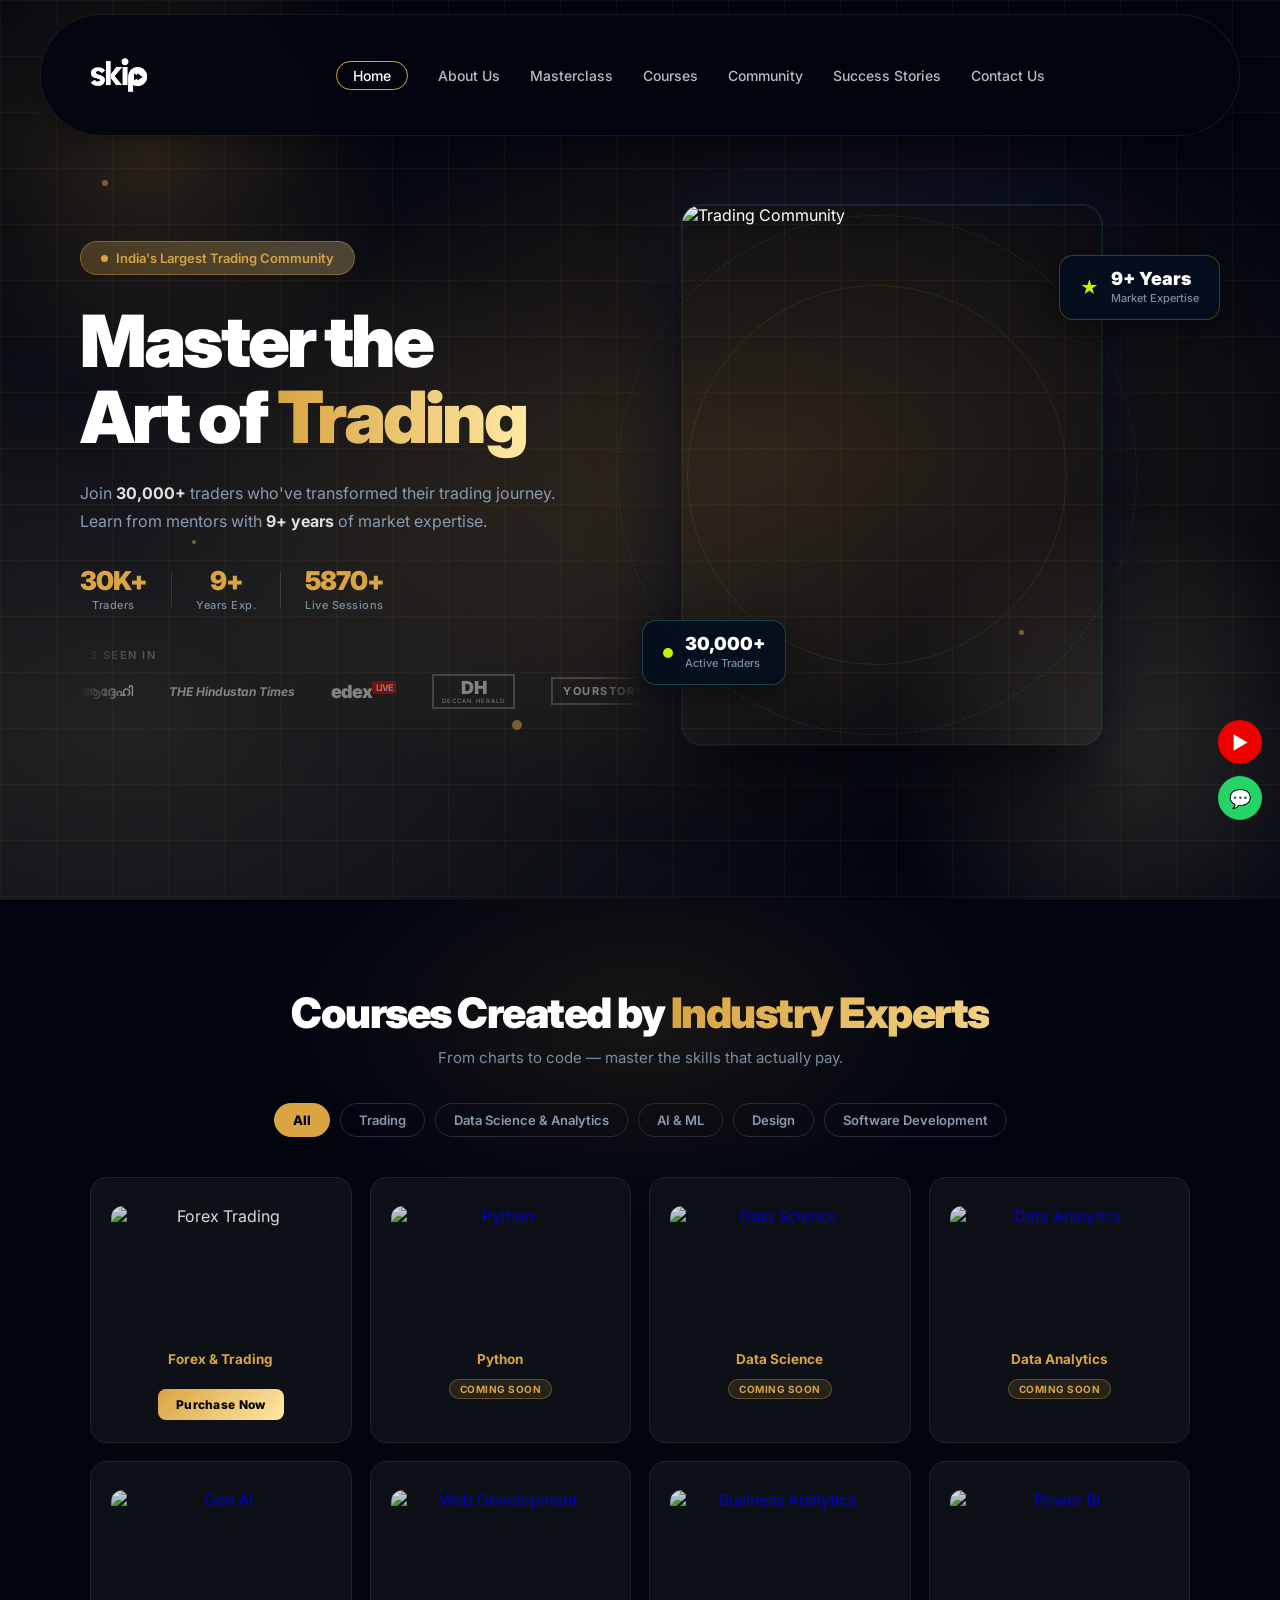
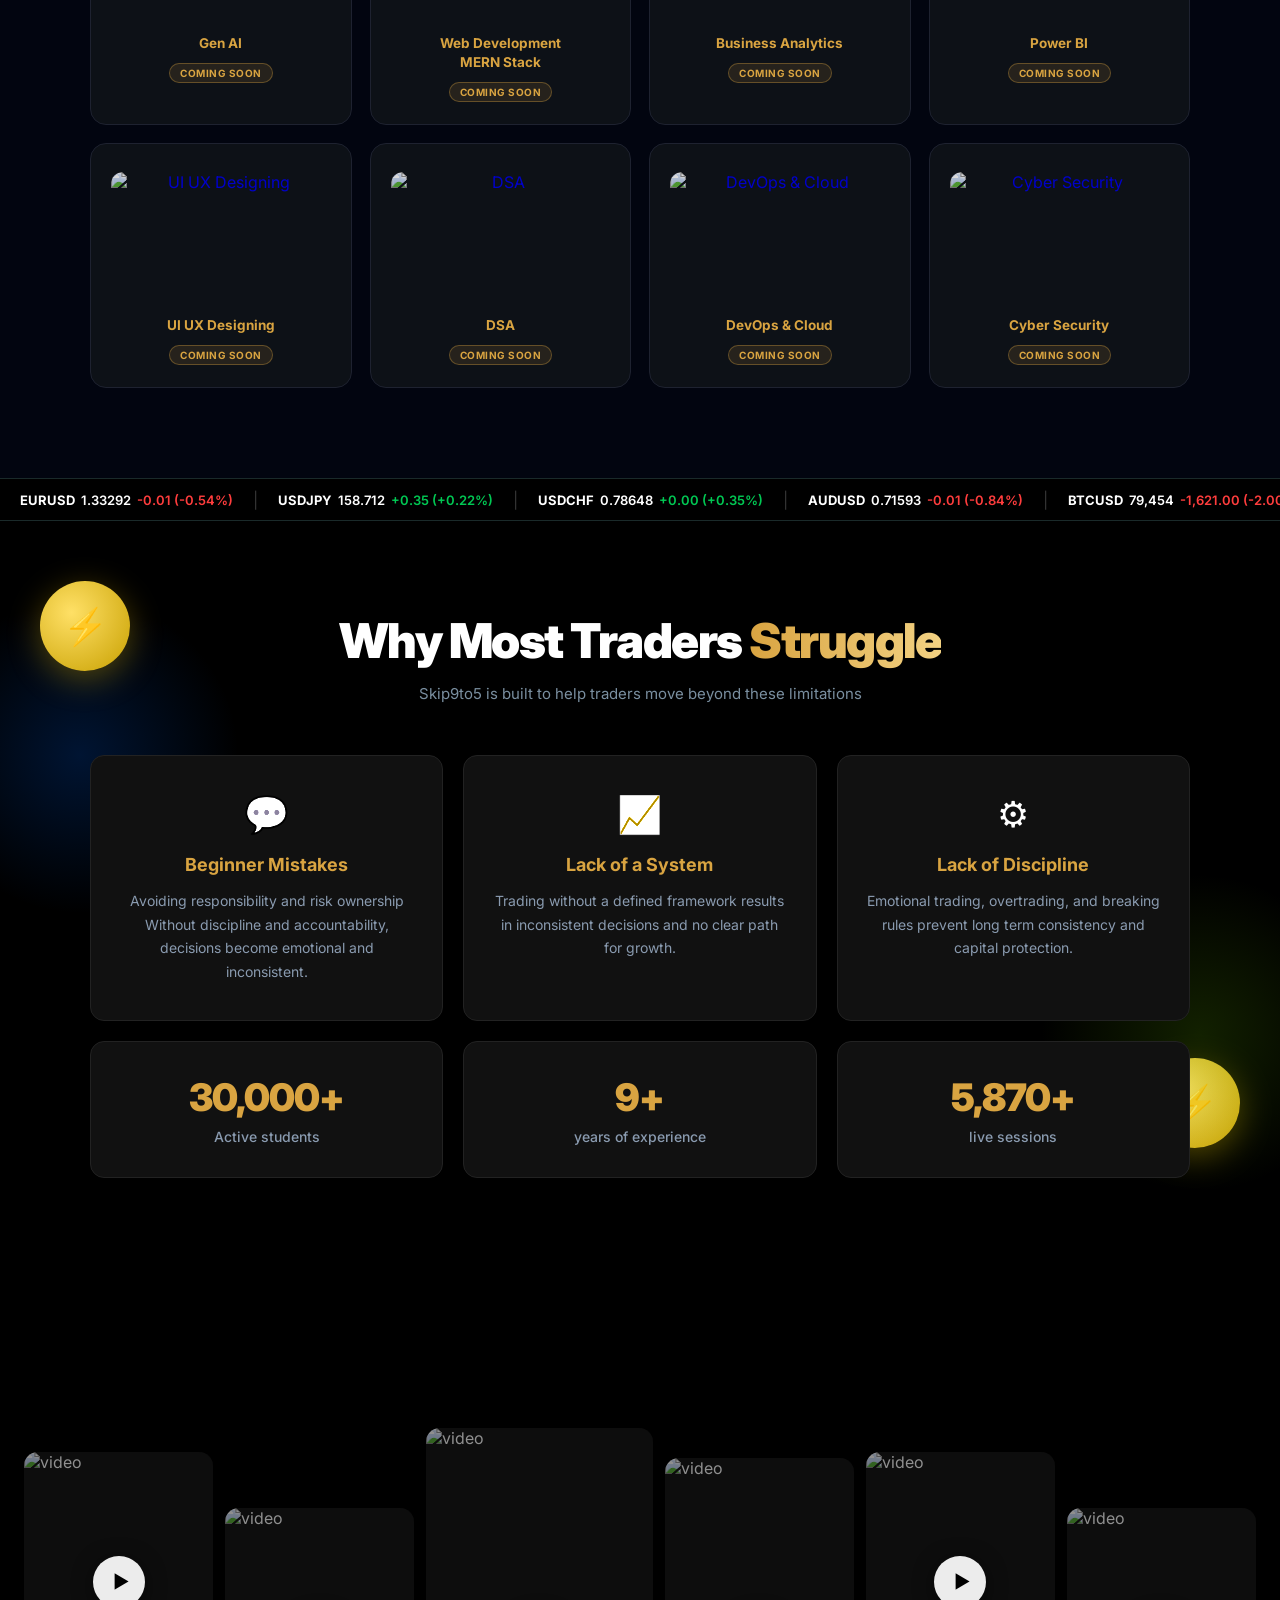
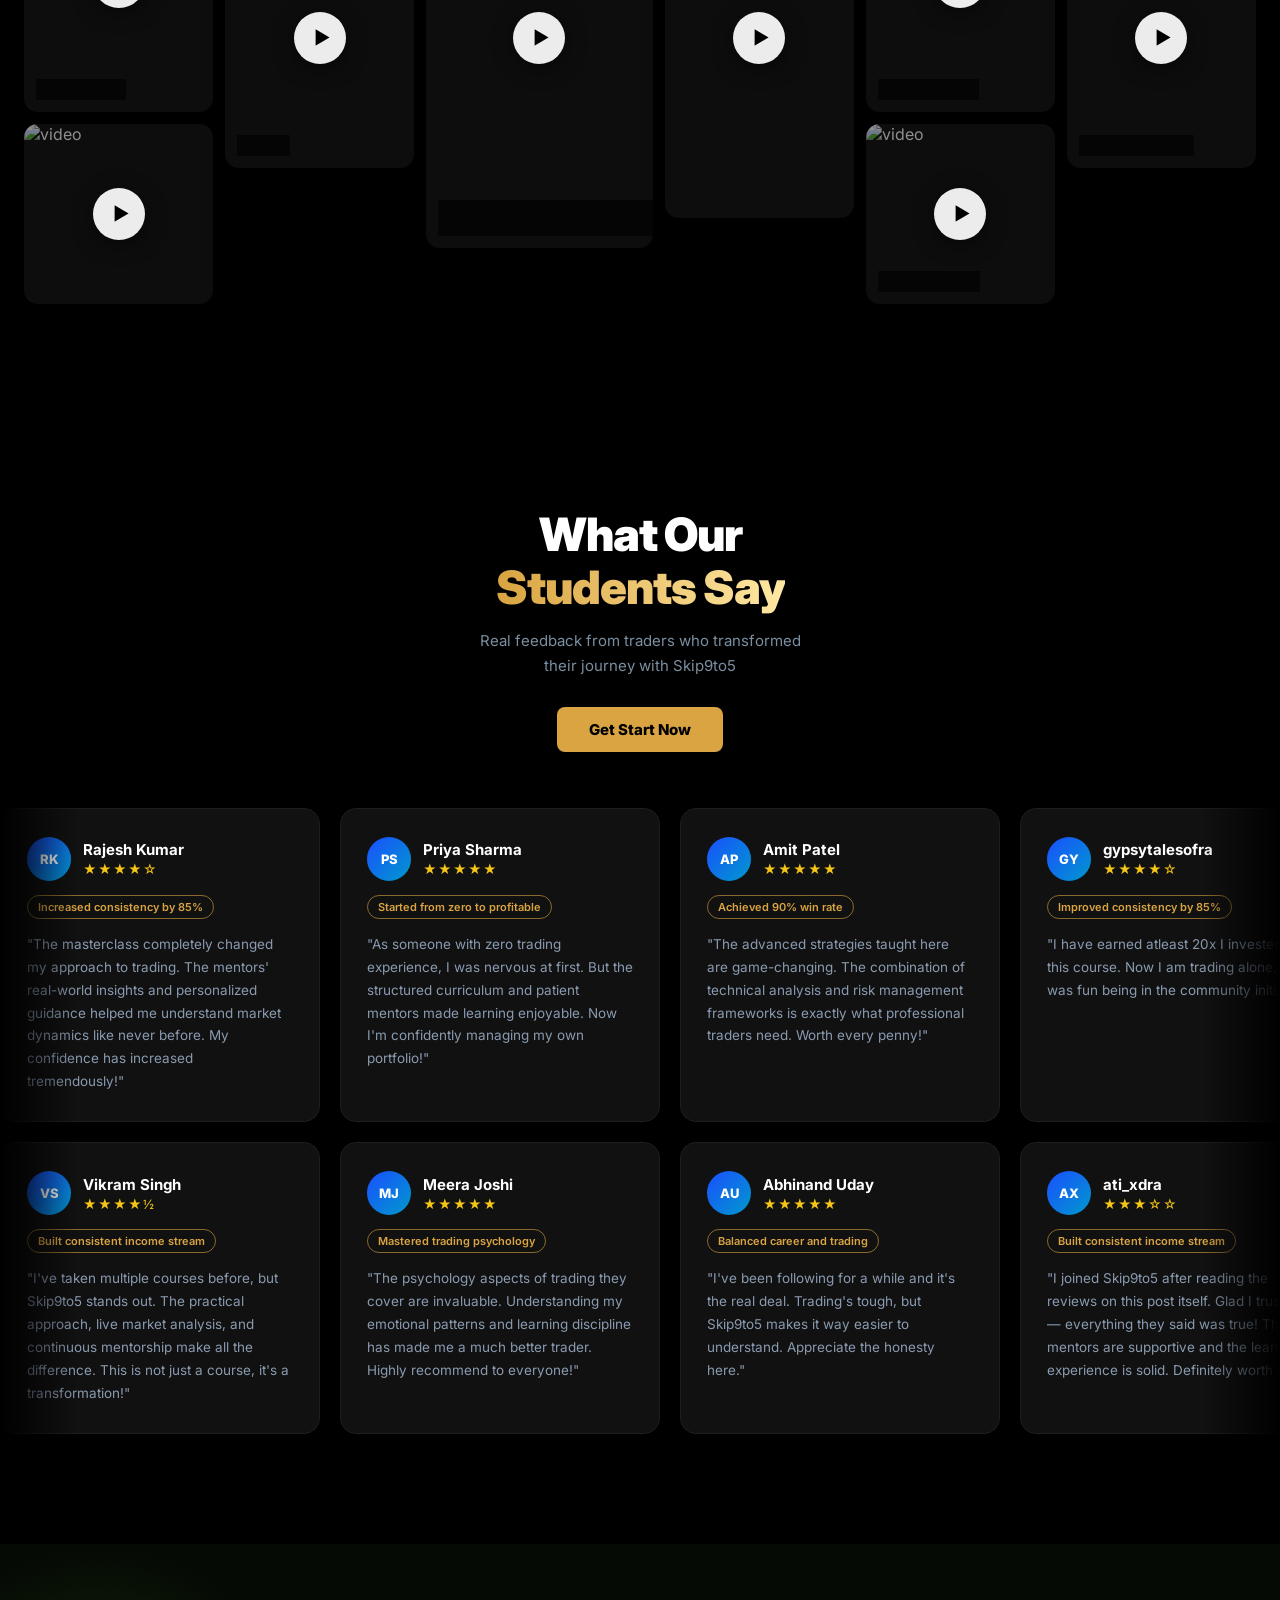
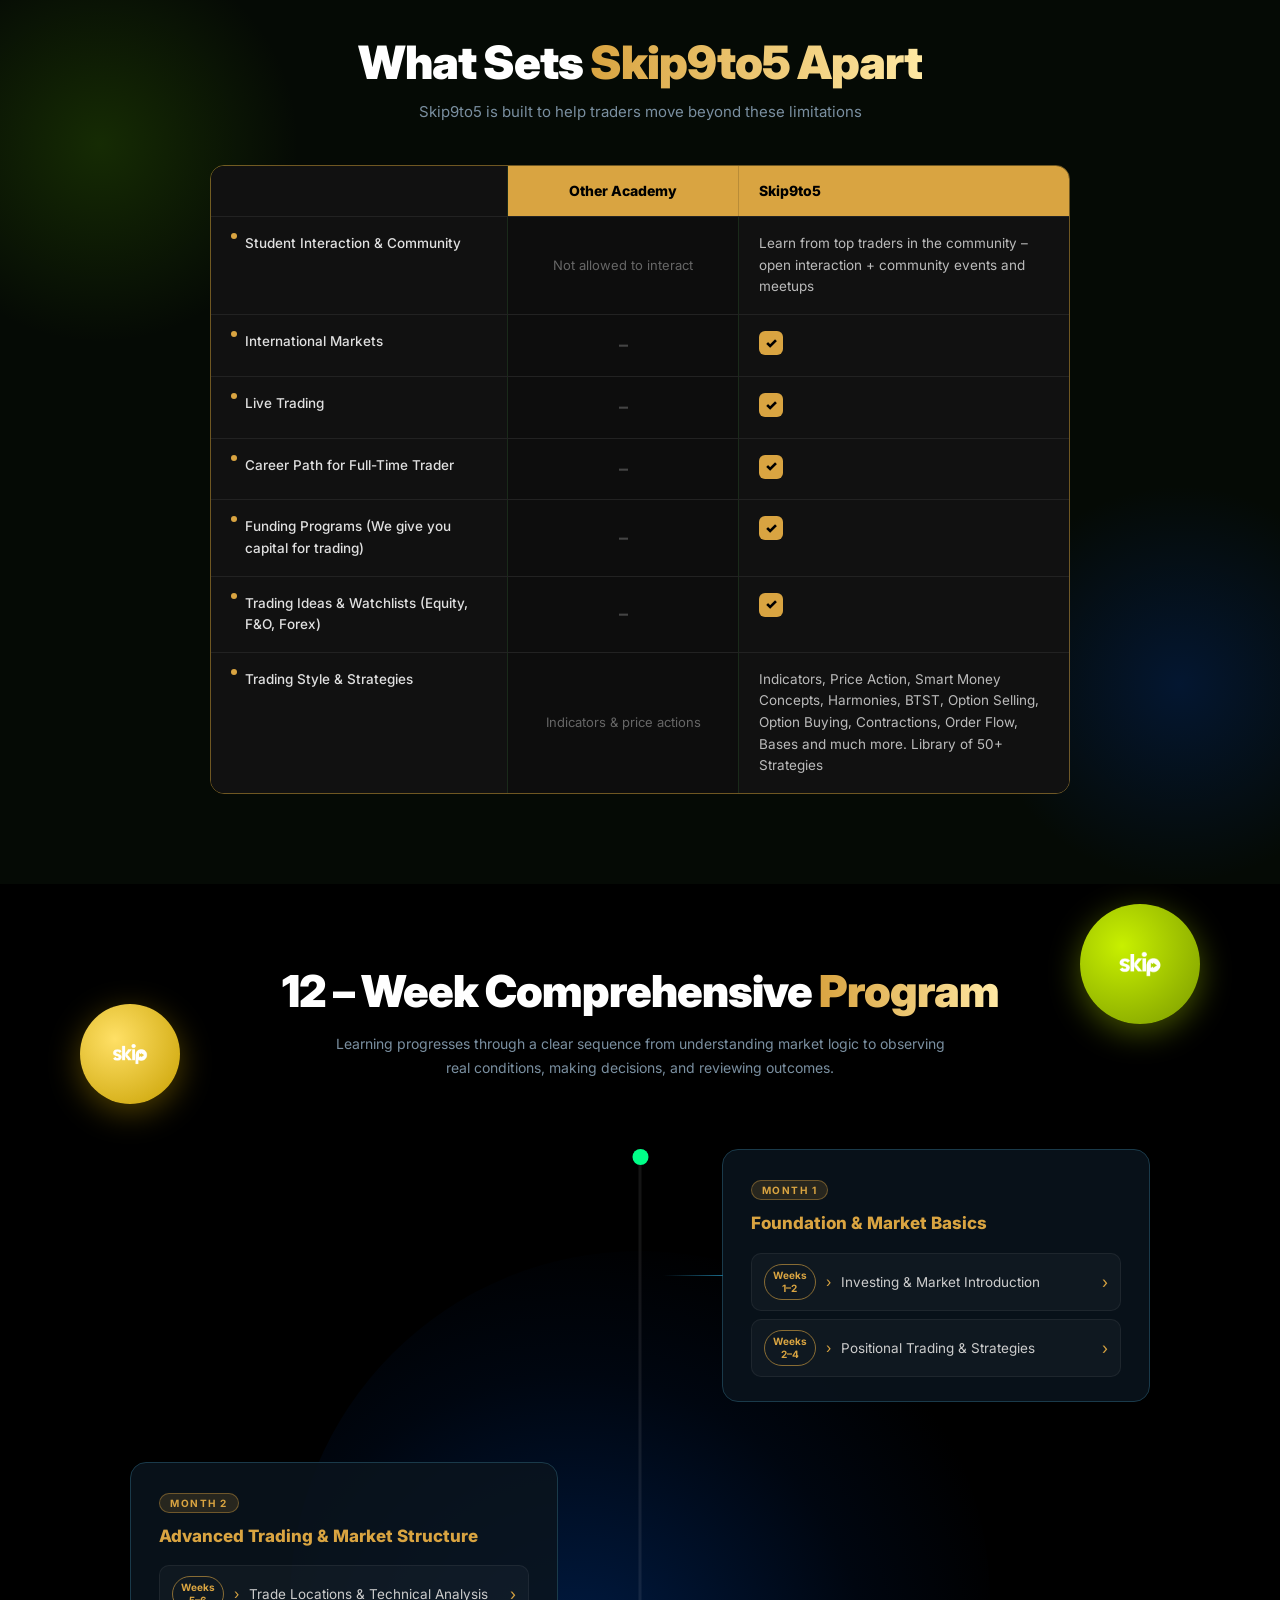
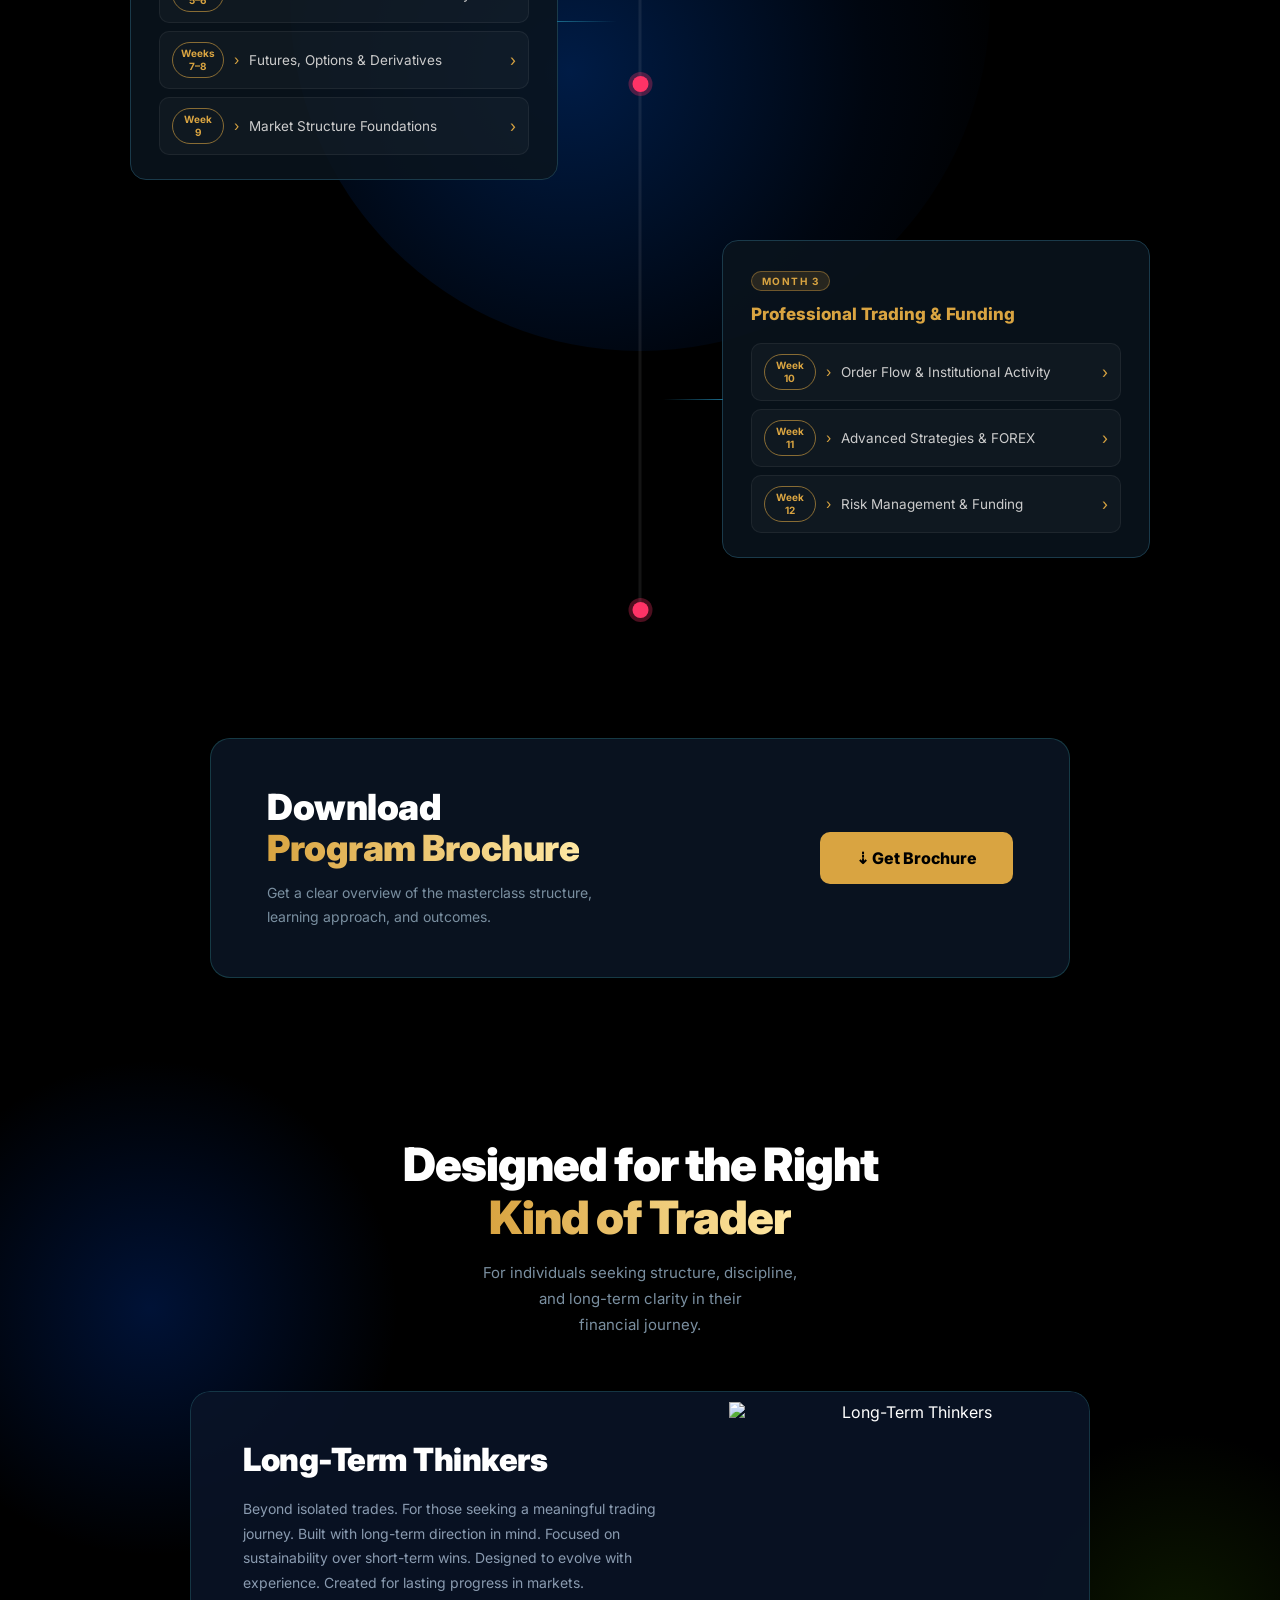
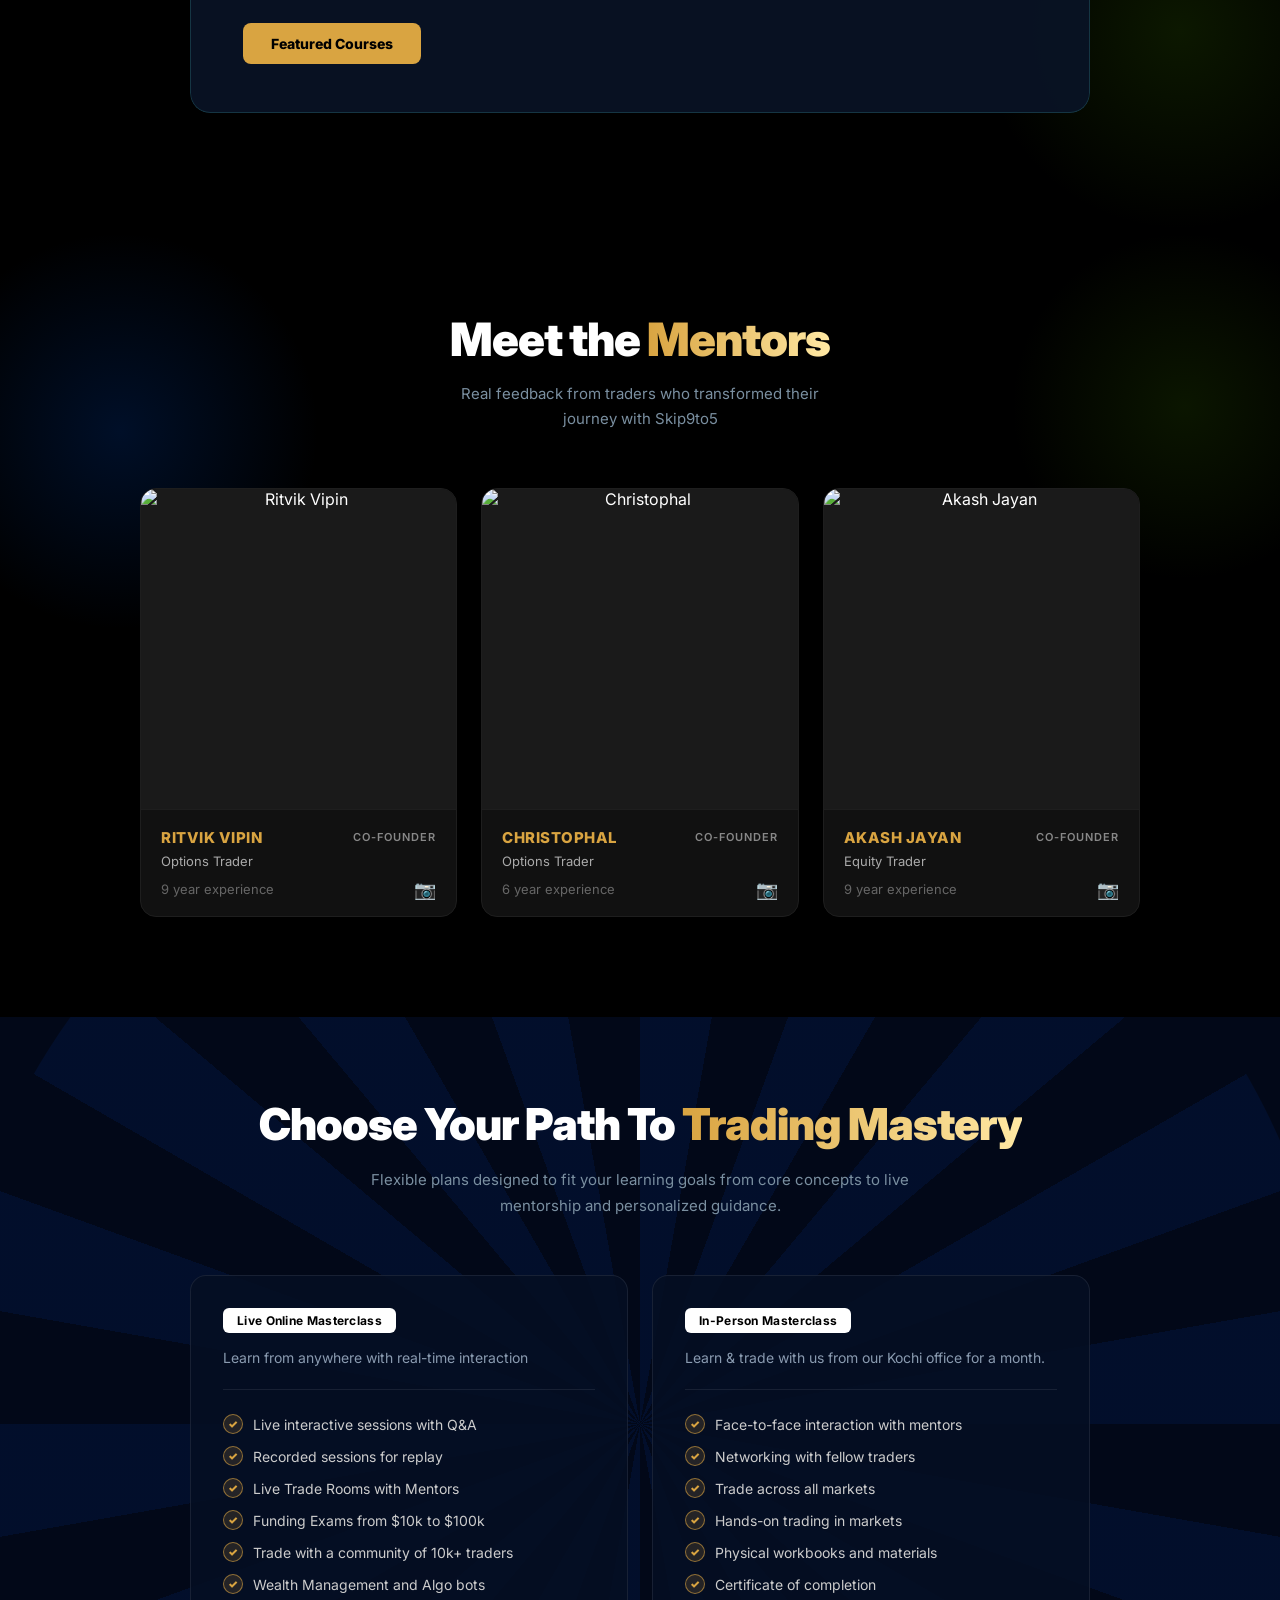
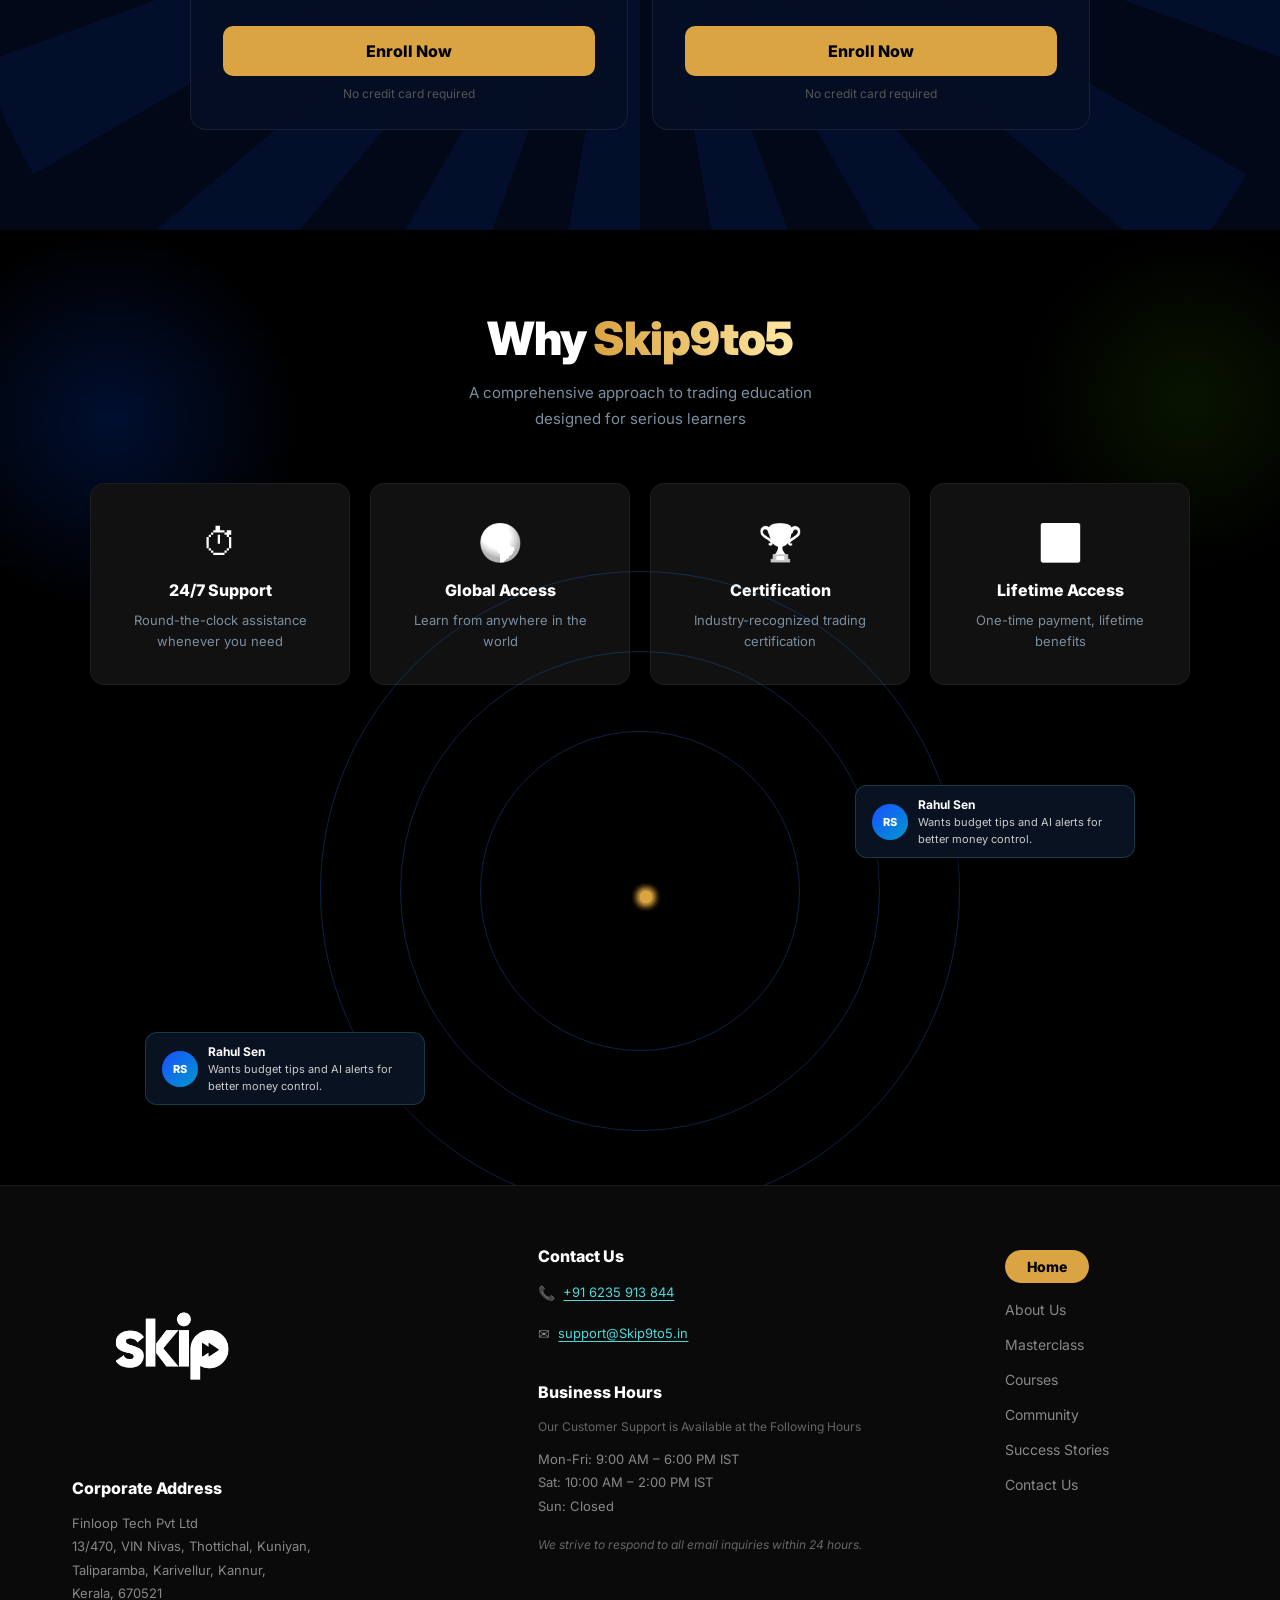
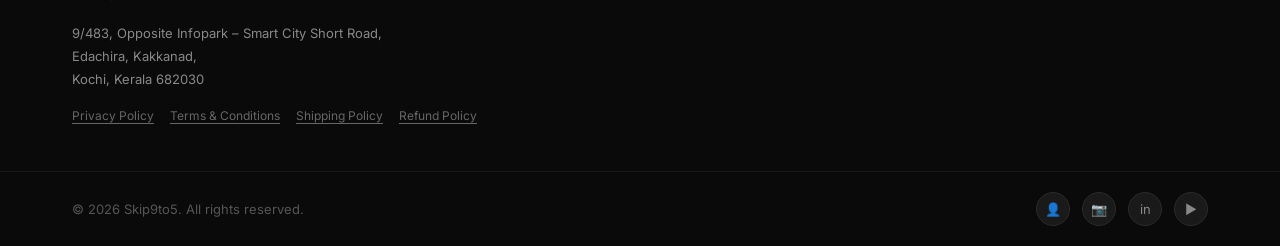
==== index.html @ d903842d "first commit" ====
<!DOCTYPE html>
<html lang="en">

<head>
  <meta charset="UTF-8" />
  <meta name="viewport" content="width=device-width, initial-scale=1.0" />
  <title>Skip9to5 - Master the Art of Trading</title>
  <link href="https://fonts.googleapis.com/css2?family=Inter:wght@400;600;700;800;900&display=swap" rel="stylesheet" />
  <link rel="stylesheet" href="style.css" />
</head>

<body>

  <!-- NAVBAR -->
  <nav class="navbar" id="navbar">
    <div class="navbar-island" id="navIsland">
      <div class="logo">
        <img src="skip.png" alt="Skip Logo" class="nav-logo-img" />
      </div>
      <ul class="nav-links" id="navLinks">
        <li><a href="index.html" class="active">Home</a></li>
        <li><a href="index.html#mentors">About Us</a></li>
        <li><a href="masterclass.html">Masterclass</a></li>
        <li><a href="index.html#courses">Courses</a></li>
        <li><a href="community.html">Community</a></li>
        <li><a href="index.html#testimonials">Success Stories</a></li>
        <li><a href="contact.html">Contact Us</a></li>
      </ul>
      <div class="nav-actions">
      </div>
      <button class="nav-hamburger" id="navHamburger" aria-label="Toggle menu">
        <span></span><span></span>
      </button>
    </div>
  </nav>

  <!-- HERO -->
  <section class="hero">
    <div class="hero-grid-overlay"></div>

    <!-- animated particles -->
    <div class="hero-particle p1"></div>
    <div class="hero-particle p2"></div>
    <div class="hero-particle p3"></div>
    <div class="hero-particle p4"></div>
    <div class="hero-particle p5"></div>

    <!-- glow blobs -->
    <div class="hero-blob blob-tl"></div>
    <div class="hero-blob blob-br"></div>

    <div class="hero-inner">

      <!-- LEFT -->
      <div class="hero-content">

        <div class="hero-badge">
          <span class="hero-badge-dot"></span>
          India's Largest Trading Community
        </div>

        <h1 class="hero-h1">
          <span class="hero-line1">Master the</span>
          <span class="hero-line2">Art of <span class="hero-highlight">Trading</span></span>
        </h1>

        <p class="hero-para">Join <strong>30,000+</strong> traders who've transformed their trading journey.<br />
          Learn from mentors with <strong>9+ years</strong> of market expertise.</p>

        <!-- stats row -->
        <div class="hero-stats">
          <div class="hero-stat">
            <span class="hero-stat-num">30K+</span>
            <span class="hero-stat-label">Traders</span>
          </div>
          <div class="hero-stat-divider"></div>
          <div class="hero-stat">
            <span class="hero-stat-num">9+</span>
            <span class="hero-stat-label">Years Exp.</span>
          </div>
          <div class="hero-stat-divider"></div>
          <div class="hero-stat">
            <span class="hero-stat-num">5870+</span>
            <span class="hero-stat-label">Live Sessions</span>
          </div>
        </div>



        <div class="media-logos-wrapper">
          <p class="media-label">As seen in</p>
          <div class="media-logos">
            <span class="media-logo malayalam">ആദ്ദേഹി</span>
            <span class="media-logo ht">THE Hindustan Times</span>
            <span class="media-logo edex">edex<span class="live">LIVE</span></span>
            <span class="media-logo dh">DH<br /><small>DECCAN HERALD</small></span>
            <span class="media-logo ys">YOURSTORY</span>
            <span class="media-logo malayalam">ആദ്ദേഹി</span>
            <span class="media-logo ht">THE Hindustan Times</span>
            <span class="media-logo edex">edex<span class="live">LIVE</span></span>
            <span class="media-logo dh">DH<br /><small>DECCAN HERALD</small></span>
            <span class="media-logo ys">YOURSTORY</span>
          </div>
        </div>
      </div>

      <!-- RIGHT -->
      <div class="hero-image-wrap">
        <div class="hero-img-ring ring1"></div>
        <div class="hero-img-ring ring2"></div>
        <div class="hero-img-frame">
          <img src="WhatsApp Image 2026-05-16 at 12.27.59 AM.jpeg" alt="Trading Community"
            onerror="this.onerror=null;this.src='https://picsum.photos/id/1062/500/600';" />
          <div class="hero-img-shine"></div>
        </div>
        <!-- floating badge -->
        <div class="hero-float-card">
          <span class="hero-pulse"></span>
          <div>
            <div class="hero-card-num">30,000+</div>
            <div class="hero-card-label">Active Traders</div>
          </div>
        </div>
        <!-- second floating badge -->
        <div class="hero-float-card2">
          <span class="hero-star">&#9733;</span>
          <div>
            <div class="hero-card-num">9+ Years</div>
            <div class="hero-card-label">Market Expertise</div>
          </div>
        </div>
      </div>

    </div>
  </section>

  <!-- COURSES SECTION -->
  <section class="courses-section" id="courses">
    <div class="courses-inner">
      <div class="courses-header">
        <h2 class="courses-title">Courses Created by <span class="courses-highlight">Industry Experts</span></h2>
        <p class="courses-tagline">From charts to code — master the skills that actually pay.</p>
      </div>

      <!-- filter tabs -->
      <div class="courses-tabs">
        <button class="ctab ctab--active">All</button>
        <button class="ctab">Trading</button>
        <button class="ctab">Data Science &amp; Analytics</button>
        <button class="ctab">AI &amp; ML</button>
        <button class="ctab">Design</button>
        <button class="ctab">Software Development</button>
      </div>

      <!-- card grid -->
      <div class="courses-grid">

        <div class="ccard" onclick="window.location='forex-course.html'">
          <div class="ccard-img-wrap">
            <img src="https://images.unsplash.com/photo-1611974789855-9c2a0a7236a3?w=300&h=200&fit=crop&auto=format" alt="Forex Trading" />
          </div>
          <div class="ccard-name">Forex &amp; Trading</div>
          <a href="forex-course.html" class="ccard-buy-btn" onclick="event.stopPropagation()">Purchase Now</a>
        </div>

        <a href="#" class="ccard">
          <div class="ccard-img-wrap">
            <img src="https://images.unsplash.com/photo-1526379095098-d400fd0bf935?w=300&h=200&fit=crop&auto=format" alt="Python" />
          </div>
          <div class="ccard-name">Python</div>
          <div class="ccard-soon">Coming Soon</div>
        </a>

        <a href="#" class="ccard">
          <div class="ccard-img-wrap">
            <img src="https://images.unsplash.com/photo-1551288049-bebda4e38f71?w=300&h=200&fit=crop&auto=format" alt="Data Science" />
          </div>
          <div class="ccard-name">Data Science</div>
          <div class="ccard-soon">Coming Soon</div>
        </a>

        <a href="#" class="ccard">
          <div class="ccard-img-wrap">
            <img src="https://images.unsplash.com/photo-1460925895917-afdab827c52f?w=300&h=200&fit=crop&auto=format" alt="Data Analytics" />
          </div>
          <div class="ccard-name">Data Analytics</div>
          <div class="ccard-soon">Coming Soon</div>
        </a>

        <a href="#" class="ccard">
          <div class="ccard-img-wrap">
            <img src="https://images.unsplash.com/photo-1677442135703-1787eea5ce01?w=300&h=200&fit=crop&auto=format" alt="Gen AI" />
          </div>
          <div class="ccard-name">Gen AI</div>
          <div class="ccard-soon">Coming Soon</div>
        </a>

        <a href="#" class="ccard">
          <div class="ccard-img-wrap">
            <img src="https://images.unsplash.com/photo-1627398242454-45a1465c2479?w=300&h=200&fit=crop&auto=format" alt="Web Development" />
          </div>
          <div class="ccard-name">Web Development<br/>MERN Stack</div>
          <div class="ccard-soon">Coming Soon</div>
        </a>

        <a href="#" class="ccard">
          <div class="ccard-img-wrap">
            <img src="https://images.unsplash.com/photo-1543286386-713bdd548da4?w=300&h=200&fit=crop&auto=format" alt="Business Analytics" />
          </div>
          <div class="ccard-name">Business Analytics</div>
          <div class="ccard-soon">Coming Soon</div>
        </a>

        <a href="#" class="ccard">
          <div class="ccard-img-wrap">
            <img src="https://images.unsplash.com/photo-1666875753105-c63a6f3bdc86?w=300&h=200&fit=crop&auto=format" alt="Power BI" />
          </div>
          <div class="ccard-name">Power BI</div>
          <div class="ccard-soon">Coming Soon</div>
        </a>

        <a href="#" class="ccard">
          <div class="ccard-img-wrap">
            <img src="https://images.unsplash.com/photo-1561070791-2526d30994b5?w=300&h=200&fit=crop&auto=format" alt="UI UX Designing" />
          </div>
          <div class="ccard-name">UI UX Designing</div>
          <div class="ccard-soon">Coming Soon</div>
        </a>

        <a href="#" class="ccard">
          <div class="ccard-img-wrap">
            <img src="https://images.unsplash.com/photo-1515879218367-8466d910aaa4?w=300&h=200&fit=crop&auto=format" alt="DSA" />
          </div>
          <div class="ccard-name">DSA</div>
          <div class="ccard-soon">Coming Soon</div>
        </a>

        <a href="#" class="ccard">
          <div class="ccard-img-wrap">
            <img src="https://images.unsplash.com/photo-1451187580459-43490279c0fa?w=300&h=200&fit=crop&auto=format" alt="DevOps & Cloud" />
          </div>
          <div class="ccard-name">DevOps &amp; Cloud</div>
          <div class="ccard-soon">Coming Soon</div>
        </a>

        <a href="#" class="ccard">
          <div class="ccard-img-wrap">
            <img src="https://images.unsplash.com/photo-1550751827-4bd374c3f58b?w=300&h=200&fit=crop&auto=format" alt="Cyber Security" />
          </div>
          <div class="ccard-name">Cyber Security</div>
          <div class="ccard-soon">Coming Soon</div>
        </a>

      </div>
    </div>
  </section>

  <!-- TICKER BAR -->
  <div class="ticker-bar">
    <div class="ticker-track">
      <span class="tick"><span class="tick-name">EURUSD</span> 1.33292 <span class="tick-down">-0.01
          (-0.54%)</span></span>
      <span class="tick-sep">|</span>
      <span class="tick"><span class="tick-name">USDJPY</span> 158.712 <span class="tick-up">+0.35
          (+0.22%)</span></span>
      <span class="tick-sep">|</span>
      <span class="tick"><span class="tick-name">USDCHF</span> 0.78648 <span class="tick-up">+0.00
          (+0.35%)</span></span>
      <span class="tick-sep">|</span>
      <span class="tick"><span class="tick-name">AUDUSD</span> 0.71593 <span class="tick-down">-0.01
          (-0.84%)</span></span>
      <span class="tick-sep">|</span>
      <span class="tick"><span class="tick-name">BTCUSD</span> 79,454 <span class="tick-down">-1,621.00
          (-2.00%)</span></span>
      <span class="tick-sep">|</span>
      <span class="tick"><span class="tick-name">TSLA</span> 428.00 <span class="tick-down">-15.30
          (-3.45%)</span></span>
      <span class="tick-sep">|</span>
      <span class="tick"><span class="tick-name">EURUSD</span> 1.33292 <span class="tick-down">-0.01
          (-0.54%)</span></span>
      <span class="tick-sep">|</span>
      <span class="tick"><span class="tick-name">USDJPY</span> 158.712 <span class="tick-up">+0.35
          (+0.22%)</span></span>
      <span class="tick-sep">|</span>
      <span class="tick"><span class="tick-name">USDCHF</span> 0.78648 <span class="tick-up">+0.00
          (+0.35%)</span></span>
      <span class="tick-sep">|</span>
      <span class="tick"><span class="tick-name">AUDUSD</span> 0.71593 <span class="tick-down">-0.01
          (-0.84%)</span></span>
      <span class="tick-sep">|</span>
      <span class="tick"><span class="tick-name">BTCUSD</span> 79,454 <span class="tick-down">-1,621.00
          (-2.00%)</span></span>
      <span class="tick-sep">|</span>
      <span class="tick"><span class="tick-name">TSLA</span> 428.00 <span class="tick-down">-15.30
          (-3.45%)</span></span>
    </div>
  </div>

  <!-- WHY MOST TRADERS STRUGGLE -->
  <section class="struggle">
    <div class="coin coin-left">&#9889;</div>
    <div class="coin coin-right">&#9889;</div>

    <div class="struggle-inner">
      <h2 class="struggle-title">Why Most Traders <span class="struggle-highlight">Struggle</span></h2>
      <p class="struggle-sub">Skip9to5 is built to help traders move beyond these limitations</p>

      <!-- Top 3 cards -->
      <div class="struggle-cards">
        <div class="s-card">
          <div class="s-icon">&#128172;</div>
          <h3>Beginner Mistakes</h3>
          <p>Avoiding responsibility and risk ownership Without discipline and accountability, decisions become
            emotional and inconsistent.</p>
        </div>
        <div class="s-card">
          <div class="s-icon">&#128200;</div>
          <h3>Lack of a System</h3>
          <p>Trading without a defined framework results in inconsistent decisions and no clear path for growth.</p>
        </div>
        <div class="s-card">
          <div class="s-icon">&#9881;</div>
          <h3>Lack of Discipline</h3>
          <p>Emotional trading, overtrading, and breaking rules prevent long term consistency and capital protection.
          </p>
        </div>
      </div>

      <!-- Stats row -->
      <div class="struggle-stats">
        <div class="stat-card">
          <div class="stat-num">30,000+</div>
          <div class="stat-label">Active students</div>
        </div>
        <div class="stat-card">
          <div class="stat-num">9+</div>
          <div class="stat-label">years of experience</div>
        </div>
        <div class="stat-card">
          <div class="stat-num">5,870+</div>
          <div class="stat-label">live sessions</div>
        </div>
      </div>
    </div>
  </section>

  <!-- VIDEO WALL SECTION -->
  <section class="video-wall">
    <div class="vw-grid">

      <!-- col 1 -->
      <div class="vw-col vw-col--offset">
        <div class="vw-item" data-vid="dQw4w9WgXcQ">
          <img src="https://img.youtube.com/vi/dQw4w9WgXcQ/hqdefault.jpg" alt="video" />
          <div class="vw-overlay">
            <div class="vw-play">&#9654;</div>
          </div>
          <div class="vw-caption">since I joined</div>
        </div>
        <div class="vw-item vw-item--sm" data-vid="ScMzIvxBSi4">
          <img src="https://img.youtube.com/vi/ScMzIvxBSi4/hqdefault.jpg" alt="video" />
          <div class="vw-overlay">
            <div class="vw-play">&#9654;</div>
          </div>
        </div>
      </div>

      <!-- col 2 -->
      <div class="vw-col">
        <div class="vw-item" data-vid="9bZkp7q19f0">
          <img src="https://img.youtube.com/vi/9bZkp7q19f0/hqdefault.jpg" alt="video" />
          <div class="vw-overlay">
            <div class="vw-play">&#9654;</div>
          </div>
          <div class="vw-caption">Akash</div>
        </div>
      </div>

      <!-- col 3 -->
      <div class="vw-col vw-col--tall">
        <div class="vw-item vw-item--tall" data-vid="kJQP7kiw5Fk">
          <img src="https://img.youtube.com/vi/kJQP7kiw5Fk/hqdefault.jpg" alt="video" />
          <div class="vw-overlay">
            <div class="vw-play">&#9654;</div>
          </div>
          <div class="vw-caption">Karu Jyothula — Traders Ark Kochi student</div>
        </div>
      </div>

      <!-- col 4 (center tall) -->
      <div class="vw-col">
        <div class="vw-item vw-item--center" data-vid="JGwWNGJdvx8">
          <img src="https://img.youtube.com/vi/JGwWNGJdvx8/hqdefault.jpg" alt="video" />
          <div class="vw-overlay">
            <div class="vw-play">&#9654;</div>
          </div>
        </div>
      </div>

      <!-- col 5 -->
      <div class="vw-col vw-col--offset">
        <div class="vw-item" data-vid="fJ9rUzIMcZQ">
          <img src="https://img.youtube.com/vi/fJ9rUzIMcZQ/hqdefault.jpg" alt="video" />
          <div class="vw-overlay">
            <div class="vw-play">&#9654;</div>
          </div>
          <div class="vw-caption">and our doubts</div>
        </div>
        <div class="vw-item vw-item--sm" data-vid="CevxZvSJLk8">
          <img src="https://img.youtube.com/vi/CevxZvSJLk8/hqdefault.jpg" alt="video" />
          <div class="vw-overlay">
            <div class="vw-play">&#9654;</div>
          </div>
          <div class="vw-caption">just had a hope</div>
        </div>
      </div>

      <!-- col 6 -->
      <div class="vw-col">
        <div class="vw-item" data-vid="hT_nvWreIhg">
          <img src="https://img.youtube.com/vi/hT_nvWreIhg/hqdefault.jpg" alt="video" />
          <div class="vw-overlay">
            <div class="vw-play">&#9654;</div>
          </div>
          <div class="vw-caption">Before coming to</div>
        </div>
      </div>

    </div>
  </section>

  <!-- VIDEO MODAL -->
  <div class="yt-modal" id="ytModal">
    <div class="yt-modal-backdrop" id="ytBackdrop"></div>
    <div class="yt-modal-box">
      <button class="yt-close" id="ytClose">&#10005;</button>
      <div class="yt-frame-wrap">
        <iframe id="ytFrame" src="" frameborder="0" allow="autoplay; encrypted-media" allowfullscreen></iframe>
      </div>
    </div>
  </div>

  <script>
    const items = document.querySelectorAll('.vw-item');
    const modal = document.getElementById('ytModal');
    const frame = document.getElementById('ytFrame');
    const close = document.getElementById('ytClose');
    const backdrop = document.getElementById('ytBackdrop');

    items.forEach(item => {
      item.addEventListener('click', () => {
        const vid = item.dataset.vid;
        frame.src = `https://www.youtube.com/embed/${vid}?autoplay=1`;
        modal.classList.add('active');
      });
    });

    function closeModal() {
      modal.classList.remove('active');
      frame.src = '';
    }
    close.addEventListener('click', closeModal);
    backdrop.addEventListener('click', closeModal);
    document.addEventListener('keydown', e => { if (e.key === 'Escape') closeModal(); });
  </script>

  <!-- WHAT OUR STUDENTS SAY -->
  <section class="testimonials" id="testimonials">
    <div class="testi-header">
      <h2>What Our<br /><span class="testi-highlight">Students Say</span></h2>
      <p>Real feedback from traders who transformed<br />their journey with Skip9to5</p>
      <a href="#" class="btn-primary">Get Start Now</a>
    </div>

    <!-- ROW 1 - scrolls left -->
    <div class="testi-track-wrap">
      <div class="testi-track testi-track--left">

        <div class="t-card">
          <div class="t-top">
            <div class="t-avatar">RK</div>
            <div>
              <div class="t-name">Rajesh Kumar</div>
              <div class="t-stars">★★★★☆</div>
            </div>
          </div>
          <div class="t-tag">Increased consistency by 85%</div>
          <p>"The masterclass completely changed my approach to trading. The mentors' real-world insights and
            personalized guidance helped me understand market dynamics like never before. My confidence has increased
            tremendously!"</p>
        </div>

        <div class="t-card">
          <div class="t-top">
            <div class="t-avatar">PS</div>
            <div>
              <div class="t-name">Priya Sharma</div>
              <div class="t-stars">★★★★★</div>
            </div>
          </div>
          <div class="t-tag">Started from zero to profitable</div>
          <p>"As someone with zero trading experience, I was nervous at first. But the structured curriculum and patient
            mentors made learning enjoyable. Now I'm confidently managing my own portfolio!"</p>
        </div>

        <div class="t-card">
          <div class="t-top">
            <div class="t-avatar">AP</div>
            <div>
              <div class="t-name">Amit Patel</div>
              <div class="t-stars">★★★★★</div>
            </div>
          </div>
          <div class="t-tag">Achieved 90% win rate</div>
          <p>"The advanced strategies taught here are game-changing. The combination of technical analysis and risk
            management frameworks is exactly what professional traders need. Worth every penny!"</p>
        </div>

        <div class="t-card">
          <div class="t-top">
            <div class="t-avatar">GY</div>
            <div>
              <div class="t-name">gypsytalesofra</div>
              <div class="t-stars">★★★★☆</div>
            </div>
          </div>
          <div class="t-tag">Improved consistency by 85%</div>
          <p>"I have earned atleast 20x I invested in this course. Now I am trading alone, but it was fun being in the
            community initially."</p>
        </div>

        <div class="t-card">
          <div class="t-top">
            <div class="t-avatar">NK</div>
            <div>
              <div class="t-name">Nikhil Kapoor</div>
              <div class="t-stars">★★★★★</div>
            </div>
          </div>
          <div class="t-tag">Quit 9-5 to trade full time</div>
          <p>"Skip9to5 gave me the tools and confidence to leave my job and trade full time. The community support and
            live sessions are absolutely invaluable."</p>
        </div>

        <!-- duplicate for seamless loop -->
        <div class="t-card">
          <div class="t-top">
            <div class="t-avatar">RK</div>
            <div>
              <div class="t-name">Rajesh Kumar</div>
              <div class="t-stars">★★★★☆</div>
            </div>
          </div>
          <div class="t-tag">Increased consistency by 85%</div>
          <p>"The masterclass completely changed my approach to trading. The mentors' real-world insights and
            personalized guidance helped me understand market dynamics like never before."</p>
        </div>
        <div class="t-card">
          <div class="t-top">
            <div class="t-avatar">PS</div>
            <div>
              <div class="t-name">Priya Sharma</div>
              <div class="t-stars">★★★★★</div>
            </div>
          </div>
          <div class="t-tag">Started from zero to profitable</div>
          <p>"As someone with zero trading experience, I was nervous at first. But the structured curriculum and patient
            mentors made learning enjoyable."</p>
        </div>
        <div class="t-card">
          <div class="t-top">
            <div class="t-avatar">AP</div>
            <div>
              <div class="t-name">Amit Patel</div>
              <div class="t-stars">★★★★★</div>
            </div>
          </div>
          <div class="t-tag">Achieved 90% win rate</div>
          <p>"The advanced strategies taught here are game-changing. The combination of technical analysis and risk
            management frameworks is exactly what professional traders need."</p>
        </div>
        <div class="t-card">
          <div class="t-top">
            <div class="t-avatar">GY</div>
            <div>
              <div class="t-name">gypsytalesofra</div>
              <div class="t-stars">★★★★☆</div>
            </div>
          </div>
          <div class="t-tag">Improved consistency by 85%</div>
          <p>"I have earned atleast 20x I invested in this course. Now I am trading alone, but it was fun being in the
            community initially."</p>
        </div>
        <div class="t-card">
          <div class="t-top">
            <div class="t-avatar">NK</div>
            <div>
              <div class="t-name">Nikhil Kapoor</div>
              <div class="t-stars">★★★★★</div>
            </div>
          </div>
          <div class="t-tag">Quit 9-5 to trade full time</div>
          <p>"Skip9to5 gave me the tools and confidence to leave my job and trade full time. The community support and
            live sessions are absolutely invaluable."</p>
        </div>

      </div>
    </div>

    <!-- ROW 2 - scrolls right -->
    <div class="testi-track-wrap">
      <div class="testi-track testi-track--right">

        <div class="t-card">
          <div class="t-top">
            <div class="t-avatar">VS</div>
            <div>
              <div class="t-name">Vikram Singh</div>
              <div class="t-stars">★★★★½</div>
            </div>
          </div>
          <div class="t-tag">Built consistent income stream</div>
          <p>"I've taken multiple courses before, but Skip9to5 stands out. The practical approach, live market
            analysis, and continuous mentorship make all the difference. This is not just a course, it's a
            transformation!"</p>
        </div>

        <div class="t-card">
          <div class="t-top">
            <div class="t-avatar">MJ</div>
            <div>
              <div class="t-name">Meera Joshi</div>
              <div class="t-stars">★★★★★</div>
            </div>
          </div>
          <div class="t-tag">Mastered trading psychology</div>
          <p>"The psychology aspects of trading they cover are invaluable. Understanding my emotional patterns and
            learning discipline has made me a much better trader. Highly recommend to everyone!"</p>
        </div>

        <div class="t-card">
          <div class="t-top">
            <div class="t-avatar">AU</div>
            <div>
              <div class="t-name">Abhinand Uday</div>
              <div class="t-stars">★★★★★</div>
            </div>
          </div>
          <div class="t-tag">Balanced career and trading</div>
          <p>"I've been following for a while and it's the real deal. Trading's tough, but Skip9to5 makes it way easier
            to understand. Appreciate the honesty here."</p>
        </div>

        <div class="t-card">
          <div class="t-top">
            <div class="t-avatar">AX</div>
            <div>
              <div class="t-name">ati_xdra</div>
              <div class="t-stars">★★★☆☆</div>
            </div>
          </div>
          <div class="t-tag">Built consistent income stream</div>
          <p>"I joined Skip9to5 after reading the reviews on this post itself. Glad I trusted it — everything they said
            was true! The mentors are supportive and the learning experience is solid. Definitely worth it."</p>
        </div>

        <div class="t-card">
          <div class="t-top">
            <div class="t-avatar">SR</div>
            <div>
              <div class="t-name">Suresh Reddy</div>
              <div class="t-stars">★★★★★</div>
            </div>
          </div>
          <div class="t-tag">2x portfolio in 6 months</div>
          <p>"The live trading sessions are what set Skip9to5 apart. Watching experienced traders make decisions in
            real time is worth more than any textbook. My portfolio has doubled in 6 months."</p>
        </div>

        <!-- duplicate for seamless loop -->
        <div class="t-card">
          <div class="t-top">
            <div class="t-avatar">VS</div>
            <div>
              <div class="t-name">Vikram Singh</div>
              <div class="t-stars">★★★★½</div>
            </div>
          </div>
          <div class="t-tag">Built consistent income stream</div>
          <p>"I've taken multiple courses before, but Skip9to5 stands out. The practical approach, live market
            analysis, and continuous mentorship make all the difference."</p>
        </div>
        <div class="t-card">
          <div class="t-top">
            <div class="t-avatar">MJ</div>
            <div>
              <div class="t-name">Meera Joshi</div>
              <div class="t-stars">★★★★★</div>
            </div>
          </div>
          <div class="t-tag">Mastered trading psychology</div>
          <p>"The psychology aspects of trading they cover are invaluable. Understanding my emotional patterns and
            learning discipline has made me a much better trader."</p>
        </div>
        <div class="t-card">
          <div class="t-top">
            <div class="t-avatar">AU</div>
            <div>
              <div class="t-name">Abhinand Uday</div>
              <div class="t-stars">★★★★★</div>
            </div>
          </div>
          <div class="t-tag">Balanced career and trading</div>
          <p>"I've been following for a while and it's the real deal. Trading's tough, but Skip9to5 makes it way easier
            to understand. Appreciate the honesty here."</p>
        </div>
        <div class="t-card">
          <div class="t-top">
            <div class="t-avatar">AX</div>
            <div>
              <div class="t-name">ati_xdra</div>
              <div class="t-stars">★★★☆☆</div>
            </div>
          </div>
          <div class="t-tag">Built consistent income stream</div>
          <p>"I joined Skip9to5 after reading the reviews on this post itself. Glad I trusted it — everything they said
            was true!"</p>
        </div>
        <div class="t-card">
          <div class="t-top">
            <div class="t-avatar">SR</div>
            <div>
              <div class="t-name">Suresh Reddy</div>
              <div class="t-stars">★★★★★</div>
            </div>
          </div>
          <div class="t-tag">2x portfolio in 6 months</div>
          <p>"The live trading sessions are what set Skip9to5 apart. Watching experienced traders make decisions in
            real time is worth more than any textbook."</p>
        </div>

      </div>
    </div>
  </section>

  <!-- WHAT SETS Skip9to5 APART -->
  <section class="apart">
    <div class="apart-inner">
      <h2 class="apart-title">What Sets <span class="apart-highlight">Skip9to5 Apart</span></h2>
      <p class="apart-sub">Skip9to5 is built to help traders move beyond these limitations</p>

      <div class="apart-table">
        <!-- Header -->
        <div class="at-row at-header">
          <div class="at-col at-col--feature"></div>
          <div class="at-col at-col--other">Other Academy</div>
          <div class="at-col at-col--haven">Skip9to5</div>
        </div>

        <div class="at-row">
          <div class="at-col at-col--feature"><span class="at-dot"></span>Student Interaction &amp; Community</div>
          <div class="at-col at-col--other">Not allowed to interact</div>
          <div class="at-col at-col--haven">Learn from top traders in the community – open interaction + community
            events and meetups</div>
        </div>

        <div class="at-row">
          <div class="at-col at-col--feature"><span class="at-dot"></span>International Markets</div>
          <div class="at-col at-col--other"><span class="at-dash">–</span></div>
          <div class="at-col at-col--haven"><span class="at-check">&#10003;</span></div>
        </div>

        <div class="at-row">
          <div class="at-col at-col--feature"><span class="at-dot"></span>Live Trading</div>
          <div class="at-col at-col--other"><span class="at-dash">–</span></div>
          <div class="at-col at-col--haven"><span class="at-check">&#10003;</span></div>
        </div>

        <div class="at-row">
          <div class="at-col at-col--feature"><span class="at-dot"></span>Career Path for Full-Time Trader</div>
          <div class="at-col at-col--other"><span class="at-dash">–</span></div>
          <div class="at-col at-col--haven"><span class="at-check">&#10003;</span></div>
        </div>

        <div class="at-row">
          <div class="at-col at-col--feature"><span class="at-dot"></span>Funding Programs (We give you capital for
            trading)</div>
          <div class="at-col at-col--other"><span class="at-dash">–</span></div>
          <div class="at-col at-col--haven"><span class="at-check">&#10003;</span></div>
        </div>

        <div class="at-row">
          <div class="at-col at-col--feature"><span class="at-dot"></span>Trading Ideas &amp; Watchlists (Equity,
            F&amp;O, Forex)</div>
          <div class="at-col at-col--other"><span class="at-dash">–</span></div>
          <div class="at-col at-col--haven"><span class="at-check">&#10003;</span></div>
        </div>

        <div class="at-row at-row--last">
          <div class="at-col at-col--feature"><span class="at-dot"></span>Trading Style &amp; Strategies</div>
          <div class="at-col at-col--other">Indicators &amp; price actions</div>
          <div class="at-col at-col--haven">Indicators, Price Action, Smart Money Concepts, Harmonies, BTST, Option
            Selling, Option Buying, Contractions, Order Flow, Bases and much more. Library of 50+ Strategies</div>
        </div>
      </div>
    </div>
  </section>

  <!-- 12 WEEK PROGRAM -->
  <section class="program">
    <div class="program-bg-globe"></div>
    <div class="coin coin-prog-left"><img src="skip.png" alt="Skip" style="width:60%;filter:brightness(0) invert(1)" />
    </div>
    <div class="coin coin-prog-right"><img src="skip.png" alt="Skip" style="width:60%;filter:brightness(0) invert(1)" />
    </div>

    <div class="program-inner">
      <h2 class="program-title">12 – Week Comprehensive <span class="program-highlight">Program</span></h2>
      <p class="program-sub">Learning progresses through a clear sequence from understanding market logic to
        observing<br />real conditions, making decisions, and reviewing outcomes.</p>

      <!-- TIMELINE -->
      <div class="timeline">

        <!-- vertical line -->
        <div class="tl-line">
          <div class="tl-line-fill" id="tlFill"></div>
          <div class="tl-dot tl-dot--green" style="top:0"></div>
          <div class="tl-dot tl-dot--red" style="top:calc(50% - 8px)"></div>
          <div class="tl-dot tl-dot--red" style="top:calc(100% - 16px)"></div>
        </div>

        <!-- MONTH 1 — right -->
        <div class="tl-card tl-card--right tl-card--m1" data-tl="0">
          <div class="tl-month">MONTH 1</div>
          <h3>Foundation &amp; Market Basics</h3>
          <div class="tl-item"><span class="tl-week">Weeks<br />1–2</span><span class="tl-arrow">›</span><span>Investing
              &amp; Market Introduction</span><span class="tl-chevron">›</span></div>
          <div class="tl-item"><span class="tl-week">Weeks<br />2–4</span><span
              class="tl-arrow">›</span><span>Positional Trading &amp; Strategies</span><span class="tl-chevron">›</span>
          </div>
        </div>

        <!-- MONTH 2 — left -->
        <div class="tl-card tl-card--left tl-card--m2" data-tl="1">
          <div class="tl-month">MONTH 2</div>
          <h3>Advanced Trading &amp; Market Structure</h3>
          <div class="tl-item"><span class="tl-week">Weeks<br />5–6</span><span class="tl-arrow">›</span><span>Trade
              Locations &amp; Technical Analysis</span><span class="tl-chevron">›</span></div>
          <div class="tl-item"><span class="tl-week">Weeks<br />7–8</span><span class="tl-arrow">›</span><span>Futures,
              Options &amp; Derivatives</span><span class="tl-chevron">›</span></div>
          <div class="tl-item"><span class="tl-week">Week<br />9</span><span class="tl-arrow">›</span><span>Market
              Structure Foundations</span><span class="tl-chevron">›</span></div>
        </div>

        <!-- MONTH 3 — right -->
        <div class="tl-card tl-card--right tl-card--m3" data-tl="2">
          <div class="tl-month">MONTH 3</div>
          <h3>Professional Trading &amp; Funding</h3>
          <div class="tl-item"><span class="tl-week">Week<br />10</span><span class="tl-arrow">›</span><span>Order Flow
              &amp; Institutional Activity</span><span class="tl-chevron">›</span></div>
          <div class="tl-item"><span class="tl-week">Week<br />11</span><span class="tl-arrow">›</span><span>Advanced
              Strategies &amp; FOREX</span><span class="tl-chevron">›</span></div>
          <div class="tl-item"><span class="tl-week">Week<br />12</span><span class="tl-arrow">›</span><span>Risk
              Management &amp; Funding</span><span class="tl-chevron">›</span></div>
        </div>

      </div>
    </div>
  </section>

  <script>
    /* Timeline scroll animation */
    const tlFill = document.getElementById('tlFill');
    const tlCards = document.querySelectorAll('.tl-card');

    function onScroll() {
      const section = document.querySelector('.timeline');
      if (!section) return;
      const rect = section.getBoundingClientRect();
      const winH = window.innerHeight;
      const progress = Math.min(Math.max((-rect.top + winH * 0.6) / rect.height, 0), 1);
      tlFill.style.height = (progress * 100) + '%';

      tlCards.forEach((card) => {
        const cardRect = card.getBoundingClientRect();
        if (cardRect.top < winH * 0.85) {
          card.classList.add('tl-visible');
        }
      });
    }
    window.addEventListener('scroll', onScroll);
    onScroll();
  </script>

  <!-- DOWNLOAD BROCHURE -->
  <section class="brochure">
    <div class="brochure-card">
      <div class="brochure-text">
        <h2>Download<br /><span class="brochure-highlight">Program Brochure</span></h2>
        <p>Get a clear overview of the masterclass structure,<br />learning approach, and outcomes.</p>
      </div>
      <a href="#" class="brochure-btn">&#8675; Get Brochure</a>
    </div>
  </section>

  <!-- DESIGNED FOR THE RIGHT KIND OF TRADER -->
  <section class="trader-type">
    <div class="tt-inner">
      <h2 class="tt-title">Designed for the Right<br /><span class="tt-highlight">Kind of Trader</span></h2>
      <p class="tt-sub">For individuals seeking structure, discipline,<br />and long-term clarity in
        their<br />financial journey.</p>

      <!-- SLIDER -->
      <div class="tt-slider">
        <div class="tt-track" id="ttTrack">

          <div class="tt-card">
            <div class="tt-card-text">
              <h3>Long-Term Thinkers</h3>
              <p>Beyond isolated trades. For those seeking a meaningful trading journey. Built with long-term direction
                in mind. Focused on sustainability over short-term wins. Designed to evolve with experience. Created for
                lasting progress in markets.</p>
              <a href="#" class="tt-btn">Featured Courses</a>
            </div>
            <div class="tt-card-img">
              <img src="https://images.unsplash.com/photo-1552664730-d307ca884978?w=500&q=80"
                alt="Long-Term Thinkers" />
            </div>
          </div>

          <div class="tt-card">
            <div class="tt-card-text">
              <h3>Beginner Traders</h3>
              <p>Starting from scratch? No problem. Our structured curriculum takes you from zero to confident.
                Step-by-step guidance, live sessions, and a supportive community ensure you never feel lost on your
                journey.</p>
              <a href="#" class="tt-btn">Featured Courses</a>
            </div>
            <div class="tt-card-img">
              <img src="https://images.unsplash.com/photo-1434030216411-0b793f4b4173?w=500&q=80"
                alt="Beginner Traders" />
            </div>
          </div>

          <div class="tt-card">
            <div class="tt-card-text">
              <h3>Working Professionals</h3>
              <p>Balance your career and trading. Learn at your own pace with recorded sessions and weekend live
                classes. Build a secondary income stream without quitting your job. Practical strategies for busy
                schedules.</p>
              <a href="#" class="tt-btn">Featured Courses</a>
            </div>
            <div class="tt-card-img">
              <img src="https://images.unsplash.com/photo-1507003211169-0a1dd7228f2d?w=500&q=80"
                alt="Working Professionals" />
            </div>
          </div>

          <div class="tt-card">
            <div class="tt-card-text">
              <h3>Experienced Traders</h3>
              <p>Already trading but not consistently profitable? Upgrade your edge with Smart Money Concepts, Order
                Flow, and advanced risk management. Break through plateaus and achieve the consistency you've been
                chasing.</p>
              <a href="#" class="tt-btn">Featured Courses</a>
            </div>
            <div class="tt-card-img">
              <img src="https://images.unsplash.com/photo-1611974789855-9c2a0a7236a3?w=500&q=80"
                alt="Experienced Traders" />
            </div>
          </div>

          <div class="tt-card">
            <div class="tt-card-text">
              <h3>Full-Time Aspirants</h3>
              <p>Dream of trading full time? We provide the roadmap — from skill building to funded accounts. Learn how
                to manage capital, control emotions, and build a sustainable trading career with real mentorship.</p>
              <a href="#" class="tt-btn">Featured Courses</a>
            </div>
            <div class="tt-card-img">
              <img src="https://images.unsplash.com/photo-1590283603385-17ffb3a7f29f?w=500&q=80"
                alt="Full-Time Aspirants" />
            </div>
          </div>

          <div class="tt-card">
            <div class="tt-card-text">
              <h3>Community Builders</h3>
              <p>Trading is better together. Join a thriving community of 30,000+ traders. Share ideas, get feedback,
                attend meetups, and grow alongside like-minded individuals who are all on the same mission.</p>
              <a href="#" class="tt-btn">Featured Courses</a>
            </div>
            <div class="tt-card-img">
              <img src="https://images.unsplash.com/photo-1556761175-4b46a572b786?w=500&q=80"
                alt="Community Builders" />
            </div>
          </div>

        </div>
      </div>

      <!-- DOTS -->
      <div class="tt-dots" id="ttDots"></div>
    </div>
  </section>

  <script>
    /* Dynamic Island Navbar */
    const navIsland = document.getElementById('navIsland');
    const navHamburger = document.getElementById('navHamburger');
    const navLinks = document.getElementById('navLinks');
    window.addEventListener('scroll', () => {
      navIsland.classList.toggle('scrolled', window.scrollY > 60);
    });
    navHamburger.addEventListener('click', () => {
      navHamburger.classList.toggle('open');
      navLinks.classList.toggle('open');
    });
    document.addEventListener('click', (e) => {
      if (!navIsland.contains(e.target)) {
        navHamburger.classList.remove('open');
        navLinks.classList.remove('open');
      }
    });
  </script>

  <script> = document.getElementById('ttTrack');
    const dotsWrap = document.getElementById('ttDots');
    const cards = track.querySelectorAll('.tt-card');
    let current = 0;
    let autoTimer;

    // build dots
    cards.forEach((_, i) => {
      const d = document.createElement('span');
      d.className = 'tt-dot' + (i === 0 ? ' tt-dot--active' : '');
      d.addEventListener('click', () => goTo(i));
      dotsWrap.appendChild(d);
    });

    function goTo(idx) {
      current = idx;
      track.style.transform = `translateX(-${idx * 100}%)`;
      dotsWrap.querySelectorAll('.tt-dot').forEach((d, i) =>
        d.classList.toggle('tt-dot--active', i === idx)
      );
    }

    function next() { goTo((current + 1) % cards.length); }

    function startAuto() { autoTimer = setInterval(next, 4000); }
    function stopAuto() { clearInterval(autoTimer); }

    track.parentElement.addEventListener('mouseenter', stopAuto);
    track.parentElement.addEventListener('mouseleave', startAuto);
    startAuto();
  </script>

  <!-- MEET THE MENTORS -->
  <section class="mentors" id="mentors">
    <div class="mentors-inner">
      <h2 class="mentors-title">Meet the <span class="mentors-highlight">Mentors</span></h2>
      <p class="mentors-sub">Real feedback from traders who transformed their<br />journey with Skip9to5</p>

      <div class="mentors-grid">

        <div class="mentor-card" style="animation-delay:0.1s">
          <div class="mentor-img">
            <img src="https://images.unsplash.com/photo-1507003211169-0a1dd7228f2d?w=400&q=80" alt="Ritvik Vipin" />
          </div>
          <div class="mentor-info">
            <div class="mentor-row1">
              <span class="mentor-name">RITVIK VIPIN</span>
              <span class="mentor-role">CO-FOUNDER</span>
            </div>
            <div class="mentor-trade">Options Trader</div>
            <div class="mentor-row2">
              <span class="mentor-exp">9 year experience</span>
              <a href="#" class="mentor-ig">&#128247;</a>
            </div>
          </div>
        </div>

        <div class="mentor-card" style="animation-delay:0.25s">
          <div class="mentor-img">
            <img src="https://images.unsplash.com/photo-1500648767791-00dcc994a43e?w=400&q=80" alt="Christophal" />
          </div>
          <div class="mentor-info">
            <div class="mentor-row1">
              <span class="mentor-name">CHRISTOPHAL</span>
              <span class="mentor-role">CO-FOUNDER</span>
            </div>
            <div class="mentor-trade">Options Trader</div>
            <div class="mentor-row2">
              <span class="mentor-exp">6 year experience</span>
              <a href="#" class="mentor-ig">&#128247;</a>
            </div>
          </div>
        </div>

        <div class="mentor-card" style="animation-delay:0.4s">
          <div class="mentor-img">
            <img src="https://images.unsplash.com/photo-1506794778202-cad84cf45f1d?w=400&q=80" alt="Akash Jayan" />
          </div>
          <div class="mentor-info">
            <div class="mentor-row1">
              <span class="mentor-name">AKASH JAYAN</span>
              <span class="mentor-role">CO-FOUNDER</span>
            </div>
            <div class="mentor-trade">Equity Trader</div>
            <div class="mentor-row2">
              <span class="mentor-exp">9 year experience</span>
              <a href="#" class="mentor-ig">&#128247;</a>
            </div>
          </div>
        </div>

      </div>
    </div>
  </section>

  <!-- CHOOSE YOUR PATH -->
  <section class="pricing">
    <div class="pricing-rays"></div>
    <div class="pricing-inner">
      <h2 class="pricing-title">Choose Your Path To <span class="pricing-highlight">Trading Mastery</span></h2>
      <p class="pricing-sub">Flexible plans designed to fit your learning goals from core concepts to
        live<br />mentorship and personalized guidance.</p>

      <div class="pricing-grid">

        <!-- Card 1 -->
        <div class="price-card" style="animation-delay:0.1s">
          <div class="price-tag">Live Online Masterclass</div>
          <p class="price-desc">Learn from anywhere with real-time interaction</p>
          <hr class="price-divider" />
          <ul class="price-features">
            <li><span class="pf-check">&#10003;</span> Live interactive sessions with Q&amp;A</li>
            <li><span class="pf-check">&#10003;</span> Recorded sessions for replay</li>
            <li><span class="pf-check">&#10003;</span> Live Trade Rooms with Mentors</li>
            <li><span class="pf-check">&#10003;</span> Funding Exams from $10k to $100k</li>
            <li><span class="pf-check">&#10003;</span> Trade with a community of 10k+ traders</li>
            <li><span class="pf-check">&#10003;</span> Wealth Management and Algo bots</li>
          </ul>
          <a href="#" class="price-btn">Enroll Now</a>
          <p class="price-note">No credit card required</p>
        </div>

        <!-- Card 2 -->
        <div class="price-card" style="animation-delay:0.25s">
          <div class="price-tag">In-Person Masterclass</div>
          <p class="price-desc">Learn &amp; trade with us from our Kochi office for a month.</p>
          <hr class="price-divider" />
          <ul class="price-features">
            <li><span class="pf-check">&#10003;</span> Face-to-face interaction with mentors</li>
            <li><span class="pf-check">&#10003;</span> Networking with fellow traders</li>
            <li><span class="pf-check">&#10003;</span> Trade across all markets</li>
            <li><span class="pf-check">&#10003;</span> Hands-on trading in markets</li>
            <li><span class="pf-check">&#10003;</span> Physical workbooks and materials</li>
            <li><span class="pf-check">&#10003;</span> Certificate of completion</li>
          </ul>
          <a href="#" class="price-btn">Enroll Now</a>
          <p class="price-note">No credit card required</p>
        </div>

      </div>
    </div>
  </section>

  <!-- WHY Skip9to5 -->
  <section class="why-ha">
    <div class="why-ha-inner">
      <h2 class="why-ha-title">Why <span class="why-ha-highlight">Skip9to5</span></h2>
      <p class="why-ha-sub">A comprehensive approach to trading education<br />designed for serious learners</p>

      <div class="why-ha-grid">
        <div class="why-card" style="animation-delay:0.1s">
          <div class="why-icon">&#9201;</div>
          <h3>24/7 Support</h3>
          <p>Round-the-clock assistance whenever you need</p>
        </div>
        <div class="why-card" style="animation-delay:0.22s">
          <div class="why-icon">&#127758;</div>
          <h3>Global Access</h3>
          <p>Learn from anywhere in the world</p>
        </div>
        <div class="why-card" style="animation-delay:0.34s">
          <div class="why-icon">&#127942;</div>
          <h3>Certification</h3>
          <p>Industry-recognized trading certification</p>
        </div>
        <div class="why-card" style="animation-delay:0.46s">
          <div class="why-icon">&#128257;</div>
          <h3>Lifetime Access</h3>
          <p>One-time payment, lifetime benefits</p>
        </div>
      </div>

      <!-- ORBIT ANIMATION -->
      <div class="orbit-wrap">
        <div class="orbit orbit-1"></div>
        <div class="orbit orbit-2"></div>
        <div class="orbit orbit-3"></div>

        <div class="orbit-dot od-1"></div>
        <div class="orbit-dot od-2"></div>
        <div class="orbit-dot od-3"></div>
        <div class="orbit-dot od-4"></div>
        <div class="orbit-dot od-5"></div>

        <div class="orbit-msg om-1">
          <div class="om-avatar">RS</div>
          <div class="om-text"><strong>Rahul Sen</strong><br />Wants budget tips and AI alerts for better money control.
          </div>
        </div>
        <div class="orbit-msg om-2">
          <div class="om-avatar">RS</div>
          <div class="om-text"><strong>Rahul Sen</strong><br />Wants budget tips and AI alerts for better money control.
          </div>
        </div>
      </div>
    </div>
  </section>

  <!-- FOOTER -->
  <footer class="footer">
    <div class="footer-main">

      <!-- COL 1: Logo + Address -->
      <div class="footer-col footer-col--address">
        <div class="footer-logo">
          <img src="skip.png" alt="Skip Logo" class="footer-logo-img" />
        </div>

        <h4>Corporate Address</h4>
        <p>Finloop Tech Pvt Ltd<br />
          13/470, VIN Nivas, Thottichal, Kuniyan,<br />
          Taliparamba, Karivellur, Kannur,<br />
          Kerala, 670521</p>

        <p>9/483, Opposite Infopark &ndash; Smart City Short Road,<br />
          Edachira, Kakkanad,<br />
          Kochi, Kerala 682030</p>

        <div class="footer-policies">
          <a href="#">Privacy Policy</a>
          <a href="#">Terms &amp; Conditions</a>
          <a href="#">Shipping Policy</a>
          <a href="#">Refund Policy</a>
        </div>
      </div>

      <!-- COL 2: Contact + Hours -->
      <div class="footer-col footer-col--contact">
        <h4>Contact Us</h4>
        <p><span class="footer-icon">&#128222;</span> <a href="tel:+916235913844">+91 6235 913 844</a></p>
        <p><span class="footer-icon">&#9993;</span> <a href="mailto:support@Skip9to5.in">support@Skip9to5.in</a></p>

        <h4 style="margin-top:36px">Business Hours</h4>
        <p class="footer-hours-sub">Our Customer Support is Available at the Following Hours</p>
        <p>Mon-Fri: 9:00 AM &ndash; 6:00 PM IST<br />
          Sat: 10:00 AM &ndash; 2:00 PM IST<br />
          Sun: Closed</p>
        <p class="footer-hours-note">We strive to respond to all email inquiries within 24 hours.</p>
      </div>

      <!-- COL 3: Nav -->
      <div class="footer-col footer-col--nav">
        <a href="index.html" class="footer-nav-home">Home</a>
        <a href="#">About Us</a>
        <a href="forex-course.html">Masterclass</a>
        <a href="index.html#courses">Courses</a>
        <a href="community.html">Community</a>
        <a href="#">Success Stories</a>
        <a href="contact.html">Contact Us</a>
      </div>

    </div>

    <!-- BOTTOM BAR -->
    <div class="footer-bottom">
      <span>&copy; 2026 Skip9to5. All rights reserved.</span>
      <div class="footer-socials">
        <a href="#" class="fs-icon">&#128100;</a>
        <a href="#" class="fs-icon">&#128247;</a>
        <a href="#" class="fs-icon">in</a>
        <a href="#" class="fs-icon">&#9654;</a>
      </div>
    </div>
  </footer>

  <!-- Floating Social -->
  <div class="float-social">
    <a href="#" class="float-yt">&#9654;</a>
    <a href="#" class="float-wa">&#128172;</a>
  </div>

</body>

</html>
---- style.css ----
@import url('https://fonts.googleapis.com/css2?family=Inter:wght@400;600;700;800;900&display=swap');

* { margin: 0; padding: 0; box-sizing: border-box; }

body {
  font-family: 'Inter', sans-serif;
  background: #020510;
  color: #fff;
  overflow-x: hidden;
}

/* ── KEYFRAMES ── */
@keyframes fadeUp {
  from { opacity: 0; transform: translateY(36px); }
  to   { opacity: 1; transform: translateY(0); }
}
@keyframes fadeRight {
  from { opacity: 0; transform: translateX(60px); }
  to   { opacity: 1; transform: translateX(0); }
}
@keyframes fadeIn {
  from { opacity: 0; } to { opacity: 1; }
}
@keyframes float {
  0%,100% { transform: translateY(0); }
  50%     { transform: translateY(-14px); }
}
@keyframes gridPulse {
  0%,100% { opacity: 1; } 50% { opacity: 0.45; }
}
@keyframes boltPulse {
  0%,100% { opacity: 0.07; transform: translateX(-50%) scale(1); }
  50%     { opacity: 0.13; transform: translateX(-50%) scale(1.05); }
}
@keyframes badgeGlow {
  0%,100% { box-shadow: 0 0 10px #1a4fff55; }
  50%     { box-shadow: 0 0 26px #1a4fffaa; }
}
@keyframes gradientShift {
  0%   { background-position: 0% 50%; }
  100% { background-position: 200% 50%; }
}
@keyframes ringRotate {
  from { transform: translate(-50%,-50%) rotate(0deg); }
  to   { transform: translate(-50%,-50%) rotate(360deg); }
}
@keyframes pulseDot {
  0%,100% { transform: scale(1); opacity: 1; }
  50%     { transform: scale(1.8); opacity: 0.3; }
}
@keyframes cardSlideIn {
  from { opacity: 0; transform: translateX(-28px); }
  to   { opacity: 1; transform: translateX(0); }
}
@keyframes logoScroll {
  0%   { transform: translateX(0); }
  100% { transform: translateX(-50%); }
}
@keyframes imgReveal {
  from { opacity: 0; transform: scale(0.95) translateY(20px); }
  to   { opacity: 1; transform: scale(1) translateY(0); }
}

/* ── NAVBAR ── */
.navbar {
  position: fixed;
  top: 0;
  left: 0;
  right: 0;
  z-index: 999;
  display: flex;
  justify-content: center;
  padding: 14px 32px;
  background: transparent;
  pointer-events: none;
}

.navbar-island {
  pointer-events: all;
  display: flex;
  align-items: center;
  justify-content: space-between;
  width: 100%;
  max-width: 1200px;
  padding: 10px 28px;
  border-radius: 999px;
  background: rgba(2,5,16,0.85);
  border: 1px solid rgba(255,255,255,0.08);
  backdrop-filter: blur(16px);
  -webkit-backdrop-filter: blur(16px);
  box-shadow: 0 4px 24px rgba(0,0,0,0.4);
  transition: background 0.4s ease, box-shadow 0.4s ease, border-color 0.4s ease;
}

.navbar-island.scrolled {
  background: rgba(2,5,16,0.6);
  backdrop-filter: blur(28px);
  -webkit-backdrop-filter: blur(28px);
  border-color: rgba(217,164,65,0.12);
  box-shadow: 0 8px 40px rgba(0,0,0,0.6), 0 0 0 1px rgba(217,164,65,0.06);
}
.logo {
  display: flex;
  align-items: center;
  gap: 10px;
  font-size: 17px;
  font-weight: 800;
  letter-spacing: 2.5px;
}
.nav-logo-img {
  height: 100px;
  width: auto;
  display: block;
  object-fit: contain;
}

.nav-links { display: flex; list-style: none; gap: 30px; }
.nav-links a {
  text-decoration: none;
  color: #bbb;
  font-size: 14px;
  font-weight: 500;
  position: relative;
  transition: color 0.2s;
}
.nav-links a::after {
  content: '';
  position: absolute;
  bottom: -3px; left: 0;
  width: 0; height: 1.5px;
  background: #d9a441;
  transition: width 0.3s;
}
.nav-links a:hover { color: #fff; }
.nav-links a:hover::after { width: 100%; }
.nav-links a.active {
  border: 1px solid #d9a441;
  border-radius: 20px;
  padding: 5px 16px;
  color: #fff;
}
.nav-links a.active::after { display: none; }

.nav-actions { display: flex; align-items: center; gap: 16px; }
.login-btn {
  text-decoration: none;
  color: #d9a441;
  font-size: 14px;
  font-weight: 600;
  transition: opacity 0.2s;
}
.login-btn:hover { opacity: 0.7; }
.get-started-btn {
  text-decoration: none;
  background: linear-gradient(135deg, #d9a441, #ffe8a3);
  color: #000;
  padding: 9px 22px;
  border-radius: 24px;
  font-size: 14px;
  font-weight: 700;
  transition: background 0.2s, transform 0.2s, box-shadow 0.2s;
}
.get-started-btn:hover {
  background: linear-gradient(135deg, #8f5d16, #d9a441);
  transform: translateY(-2px);
  box-shadow: 0 6px 20px rgba(217,164,65,0.4);
}

/* ── HERO ── */
@keyframes heroBadge {
  from { opacity:0; transform: translateY(-20px); }
  to   { opacity:1; transform: translateY(0); }
}
@keyframes heroLine1 {
  from { opacity:0; transform: translateX(-60px); }
  to   { opacity:1; transform: translateX(0); }
}
@keyframes heroLine2 {
  from { opacity:0; transform: translateX(-60px); }
  to   { opacity:1; transform: translateX(0); }
}
@keyframes heroPara {
  from { opacity:0; transform: translateY(20px); }
  to   { opacity:1; transform: translateY(0); }
}
@keyframes heroStats {
  from { opacity:0; transform: translateY(24px); }
  to   { opacity:1; transform: translateY(0); }
}
@keyframes heroBtns {
  from { opacity:0; transform: translateY(24px); }
  to   { opacity:1; transform: translateY(0); }
}
@keyframes heroImgIn {
  from { opacity:0; transform: translateX(80px) scale(0.96); }
  to   { opacity:1; transform: translateX(0) scale(1); }
}
@keyframes heroFloat {
  0%,100% { transform: translateY(0px); }
  50%     { transform: translateY(-18px); }
}
@keyframes heroRing1 {
  from { transform: translate(-50%,-50%) rotate(0deg); }
  to   { transform: translate(-50%,-50%) rotate(360deg); }
}
@keyframes heroRing2 {
  from { transform: translate(-50%,-50%) rotate(0deg); }
  to   { transform: translate(-50%,-50%) rotate(-360deg); }
}
@keyframes heroShine {
  0%   { left: -100%; }
  100% { left: 200%; }
}
@keyframes heroCard1 {
  from { opacity:0; transform: translateX(-40px); }
  to   { opacity:1; transform: translateX(0); }
}
@keyframes heroCard2 {
  from { opacity:0; transform: translateX(40px); }
  to   { opacity:1; transform: translateX(0); }
}
@keyframes heroParticle {
  0%   { transform: translateY(0) scale(1); opacity:0.7; }
  50%  { transform: translateY(-40px) scale(1.3); opacity:1; }
  100% { transform: translateY(0) scale(1); opacity:0.7; }
}
@keyframes heroGridPulse {
  0%,100% { opacity:0.5; } 50% { opacity:1; }
}
@keyframes heroGradShift {
  0%   { background-position: 0% 50%; }
  100% { background-position: 200% 50%; }
}
@keyframes heroPulse {
  0%,100% { transform:scale(1); opacity:1; }
  50%     { transform:scale(1.8); opacity:0.3; }
}

.hero {
  min-height: 100vh;
  position: relative;
  overflow: hidden;
  display: flex;
  align-items: center;
  justify-content: center;
  padding: 130px 80px 80px;
  background: radial-gradient(ellipse at 60% 50%, rgba(217,164,65,0.2) 0%, transparent 60%),
              radial-gradient(ellipse at 10% 80%, rgba(255,232,163,0.13) 0%, transparent 50%),
              #020510;
}

/* grid overlay */
.hero-grid-overlay {
  position: absolute;
  inset: 0;
  background-image:
    linear-gradient(rgba(217,164,65,0.05) 1px, transparent 1px),
    linear-gradient(90deg, rgba(217,164,65,0.05) 1px, transparent 1px);
  background-size: 56px 56px;
  pointer-events: none;
  z-index: 0;
  animation: heroGridPulse 6s ease-in-out infinite;
}

/* glow blobs */
.hero-blob {
  position: absolute;
  border-radius: 50%;
  pointer-events: none;
  z-index: 0;
}
.blob-tl {
  top: -100px; left: -100px;
  width: 500px; height: 500px;
  background: radial-gradient(circle, rgba(217,164,65,0.18) 0%, transparent 70%);
}
.blob-br {
  bottom: -100px; right: -100px;
  width: 500px; height: 500px;
  background: radial-gradient(circle, rgba(255,232,163,0.15) 0%, transparent 70%);
}

/* floating particles */
.hero-particle {
  position: absolute;
  border-radius: 50%;
  background: #d9a441;
  pointer-events: none;
  z-index: 0;
  opacity: 0.5;
}
.p1 { width:6px;  height:6px;  top:20%; left:8%;   animation: heroParticle 4s ease-in-out infinite 0s; }
.p2 { width:4px;  height:4px;  top:60%; left:15%;  animation: heroParticle 5s ease-in-out infinite 1s; }
.p3 { width:8px;  height:8px;  top:30%; right:12%; animation: heroParticle 6s ease-in-out infinite 0.5s; }
.p4 { width:5px;  height:5px;  top:70%; right:20%; animation: heroParticle 4.5s ease-in-out infinite 2s; }
.p5 { width:10px; height:10px; top:80%; left:40%;  animation: heroParticle 7s ease-in-out infinite 1.5s; }

/* inner layout */
.hero-inner {
  position: relative;
  z-index: 1;
  width: 100%;
  max-width: 1280px;
  display: grid;
  grid-template-columns: 52% 48%;
  align-items: center;
  gap: 0;
}

/* ── LEFT CONTENT ── */
.hero-content { position: relative; z-index: 1; padding-right: 20px; }

.hero-badge {
  display: inline-flex;
  align-items: center;
  gap: 8px;
  background: linear-gradient(90deg, rgba(217,164,65,0.25), rgba(255,232,163,0.25));
  border: 1px solid rgba(217,164,65,0.4);
  color: #d9a441;
  font-size: 13px;
  font-weight: 600;
  padding: 8px 20px;
  border-radius: 24px;
  margin-bottom: 28px;
  animation: heroBadge 0.7s cubic-bezier(0.22,1,0.36,1) 0.2s both;
  backdrop-filter: blur(8px);
}
.hero-badge-dot {
  width: 7px; height: 7px;
  background: #d9a441;
  border-radius: 50%;
  animation: heroPulse 1.5s ease-in-out infinite;
}

.hero-h1 {
  font-size: 72px;
  font-weight: 900;
  line-height: 1.05;
  letter-spacing: -3px;
  margin-bottom: 24px;
}
.hero-line1 {
  display: block;
  color: #fff;
  animation: heroLine1 0.8s cubic-bezier(0.22,1,0.36,1) 0.4s both;
}
.hero-line2 {
  display: block;
  color: #fff;
  animation: heroLine2 0.8s cubic-bezier(0.22,1,0.36,1) 0.55s both;
}
.hero-highlight {
  background: linear-gradient(90deg, #d9a441, #ffe8a3, #ffffff, #d9a441);
  background-size: 300% auto;
  -webkit-background-clip: text;
  -webkit-text-fill-color: transparent;
  background-clip: text;
  animation: heroGradShift 4s linear infinite;
}

.hero-para {
  color: #8a9bb0;
  font-size: 16px;
  line-height: 1.8;
  margin-bottom: 32px;
  animation: heroPara 0.8s cubic-bezier(0.22,1,0.36,1) 0.7s both;
}
.hero-para strong { color: #e0e0e0; font-weight: 700; }

/* stats row */
.hero-stats {
  display: flex;
  align-items: center;
  gap: 24px;
  margin-bottom: 36px;
  animation: heroStats 0.8s cubic-bezier(0.22,1,0.36,1) 0.85s both;
}
.hero-stat { text-align: center; }
.hero-stat-num {
  display: block;
  font-size: 26px;
  font-weight: 900;
  color: #d9a441;
  letter-spacing: -1px;
  line-height: 1;
}
.hero-stat-label {
  display: block;
  font-size: 11px;
  color: #7a8fa0;
  margin-top: 4px;
  font-weight: 500;
  letter-spacing: 0.5px;
}
.hero-stat-divider {
  width: 1px;
  height: 36px;
  background: rgba(255,255,255,0.12);
}

/* buttons */
.hero-buttons {
  display: flex;
  gap: 14px;
  margin-bottom: 48px;
  animation: heroBtns 0.8s cubic-bezier(0.22,1,0.36,1) 1s both;
}

/* media logos */
.media-label {
  font-size: 11px;
  color: #555;
  letter-spacing: 1.5px;
  text-transform: uppercase;
  margin-bottom: 12px;
  font-weight: 600;
}
.media-logos-wrapper {
  overflow: hidden;
  width: 100%;
  animation: heroBtns 0.8s ease 1.2s both;
  mask-image: linear-gradient(90deg, transparent, #000 8%, #000 92%, transparent);
  -webkit-mask-image: linear-gradient(90deg, transparent, #000 8%, #000 92%, transparent);
}
.media-logos {
  display: flex;
  align-items: center;
  gap: 36px;
  width: max-content;
  animation: logoScroll 14s linear infinite;
}
.media-logos:hover { animation-play-state: paused; }
.media-logo {
  color: #fff;
  font-size: 13px;
  font-weight: 700;
  opacity: 0.45;
  white-space: nowrap;
  transition: opacity 0.2s;
  cursor: default;
}
.media-logo:hover { opacity: 0.9; }
.media-logo.ht { font-style: italic; font-size: 12px; }
.media-logo.edex { font-size: 18px; font-weight: 900; letter-spacing: -1px; }
.media-logo.edex .live {
  font-size: 9px; background: #e00; color: #fff;
  padding: 1px 4px; border-radius: 3px;
  vertical-align: super; font-weight: 700;
}
.media-logo.dh {
  font-size: 18px; font-weight: 900;
  border: 2px solid rgba(255,255,255,0.4);
  padding: 2px 8px; line-height: 1.1; text-align: center;
}
.media-logo.dh small { font-size: 6px; font-weight: 400; display: block; letter-spacing: 1px; }
.media-logo.ys {
  border: 2px solid rgba(255,255,255,0.4);
  padding: 5px 10px; font-size: 11px; letter-spacing: 1.5px;
}

/* ── RIGHT IMAGE ── */
.hero-image-wrap {
  position: relative;
  z-index: 1;
  display: flex;
  justify-content: flex-start;
  align-items: center;
  padding-left: 20px;
  animation: heroImgIn 1s cubic-bezier(0.22,1,0.36,1) 0.3s both;
}

/* rotating rings */
.hero-img-ring {
  position: absolute;
  top: 50%; left: 40%;
  border-radius: 50%;
  pointer-events: none;
}
.ring1 {
  width: 520px; height: 520px;
  border: 1px dashed rgba(77,217,217,0.15);
  transform: translate(-50%,-50%);
  animation: heroRing1 16s linear infinite;
}
.ring2 {
  width: 380px; height: 380px;
  border: 1px solid rgba(200,240,0,0.1);
  transform: translate(-50%,-50%);
  animation: heroRing2 10s linear infinite;
}

/* image frame */
.hero-img-frame {
  position: relative;
  width: 420px;
  height: 540px;
  border-radius: 20px;
  overflow: hidden;
  flex-shrink: 0;
  animation: heroFloat 6s ease-in-out infinite;
  box-shadow:
    0 32px 80px rgba(0,0,0,0.8),
    0 0 0 1px rgba(77,217,217,0.15),
    0 0 80px rgba(26,79,255,0.15),
    inset 0 0 0 1px rgba(255,255,255,0.05);
}
.hero-img-frame img {
  width: 100%;
  height: 100%;
  object-fit: cover;
  object-position: center top;
  display: block;
}
/* shine sweep */
.hero-img-shine {
  position: absolute;
  top: 0; left: -100%;
  width: 60%; height: 100%;
  background: linear-gradient(105deg, transparent 40%, rgba(255,255,255,0.08) 50%, transparent 60%);
  animation: heroShine 4s ease-in-out infinite 2s;
  pointer-events: none;
}

/* floating stat cards */
.hero-float-card {
  position: absolute;
  bottom: 60px;
  left: -20px;
  background: rgba(5,15,30,0.92);
  backdrop-filter: blur(16px);
  border: 1px solid rgba(77,217,217,0.25);
  border-radius: 14px;
  padding: 14px 20px;
  display: flex;
  align-items: center;
  gap: 12px;
  animation: heroCard1 0.8s cubic-bezier(0.22,1,0.36,1) 1.3s both;
  box-shadow: 0 8px 32px rgba(0,0,0,0.5);
}
.hero-float-card2 {
  position: absolute;
  top: 50px;
  right: -20px;
  background: rgba(5,15,30,0.92);
  backdrop-filter: blur(16px);
  border: 1px solid rgba(200,240,0,0.25);
  border-radius: 14px;
  padding: 14px 20px;
  display: flex;
  align-items: center;
  gap: 12px;
  animation: heroCard2 0.8s cubic-bezier(0.22,1,0.36,1) 1.5s both;
  box-shadow: 0 8px 32px rgba(0,0,0,0.5);
}
.hero-pulse {
  width: 10px; height: 10px;
  background: #c8f000;
  border-radius: 50%;
  flex-shrink: 0;
  animation: heroPulse 1.5s ease-in-out infinite;
}
.hero-star { font-size: 18px; color: #c8f000; flex-shrink: 0; }
.hero-card-num {
  font-size: 18px;
  font-weight: 900;
  color: #fff;
  line-height: 1;
}
.hero-card-label {
  font-size: 11px;
  color: #7a8fa0;
  margin-top: 3px;
  font-weight: 500;
}

/* ── FLOATING SOCIAL ── */
.float-social {
  position: fixed;
  right: 18px;
  bottom: 80px;
  display: flex;
  flex-direction: column;
  gap: 12px;
  z-index: 200;
}
.float-yt, .float-wa {
  width: 44px; height: 44px;
  border-radius: 50%;
  display: flex;
  align-items: center;
  justify-content: center;
  font-size: 18px;
  text-decoration: none;
  color: #fff;
  transition: transform 0.2s, box-shadow 0.2s;
}
.float-yt { background: #e00; }
.float-wa { background: #25d366; }
.float-yt:hover { transform: scale(1.15); box-shadow: 0 4px 16px #e0000066; }
.float-wa:hover { transform: scale(1.15); box-shadow: 0 4px 16px #25d36666; }

/* ── TICKER BAR ── */
@keyframes tickerScroll {
  0%   { transform: translateX(0); }
  100% { transform: translateX(-50%); }
}

.ticker-bar {
  background: #000;
  border-top: 1px solid #1a2a2a;
  border-bottom: 1px solid #1a2a2a;
  overflow: hidden;
  padding: 10px 0;
  white-space: nowrap;
}
.ticker-track {
  display: inline-flex;
  align-items: center;
  gap: 0;
  animation: tickerScroll 30s linear infinite;
}
.tick {
  font-size: 13px;
  font-weight: 600;
  color: #fff;
  padding: 0 20px;
  display: inline-flex;
  align-items: center;
  gap: 6px;
}
.tick-name { color: #fff; font-weight: 700; }
.tick-up   { color: #00c853; }
.tick-down { color: #ff3d3d; }
.tick-sep  { color: #333; font-size: 16px; }

/* ── STRUGGLE SECTION ── */
@keyframes fadeUpSlow {
  from { opacity: 0; transform: translateY(40px); }
  to   { opacity: 1; transform: translateY(0); }
}
@keyframes coinFloat {
  0%,100% { transform: translateY(0) rotate(0deg); }
  50%     { transform: translateY(-20px) rotate(8deg); }
}
@keyframes cardHoverIn {
  from { opacity: 0; transform: translateY(30px); }
  to   { opacity: 1; transform: translateY(0); }
}

.struggle {
  background: #000;
  padding: 90px 72px;
  position: relative;
  overflow: hidden;
}

/* glowing blobs */
.struggle::before {
  content: '';
  position: absolute;
  top: 10%; left: -80px;
  width: 320px; height: 320px;
  background: radial-gradient(circle, rgba(0,80,200,0.25) 0%, transparent 70%);
  border-radius: 50%;
  pointer-events: none;
}
.struggle::after {
  content: '';
  position: absolute;
  bottom: 10%; right: -80px;
  width: 320px; height: 320px;
  background: radial-gradient(circle, rgba(100,180,0,0.18) 0%, transparent 70%);
  border-radius: 50%;
  pointer-events: none;
}

/* floating coin decorations */
.coin {
  position: absolute;
  font-size: 80px;
  width: 90px; height: 90px;
  background: radial-gradient(circle at 35% 35%, #ffe066, #c8a000);
  border-radius: 50%;
  display: flex;
  align-items: center;
  justify-content: center;
  color: #a07000;
  font-size: 36px;
  box-shadow: 0 8px 32px rgba(200,160,0,0.4);
  animation: coinFloat 4s ease-in-out infinite;
  z-index: 0;
}
.coin-left  { top: 60px; left: 40px; animation-delay: 0s; }
.coin-right { bottom: 120px; right: 40px; animation-delay: 1.5s; }

.struggle-inner {
  position: relative;
  z-index: 1;
  max-width: 1100px;
  margin: 0 auto;
  text-align: center;
}

.struggle-title {
  font-size: 48px;
  font-weight: 900;
  letter-spacing: -1.5px;
  color: #fff;
  margin-bottom: 14px;
  animation: fadeUpSlow 0.7s ease 0.1s both;
}
.struggle-highlight {
  background: linear-gradient(90deg, #d9a441, #ffe8a3, #d9a441);
  background-size: 300% auto;
  -webkit-background-clip: text;
  -webkit-text-fill-color: transparent;
  background-clip: text;
  animation: gradientShift 4s linear infinite;
}

.struggle-sub {
  color: #7a8fa0;
  font-size: 15px;
  margin-bottom: 52px;
  animation: fadeUpSlow 0.7s ease 0.25s both;
}

/* ── TOP 3 CARDS ── */
.struggle-cards {
  display: grid;
  grid-template-columns: repeat(3, 1fr);
  gap: 20px;
  margin-bottom: 20px;
}

.s-card {
  background: #111;
  border: 1px solid #222;
  border-radius: 14px;
  padding: 36px 28px;
  text-align: center;
  transition: transform 0.3s, border-color 0.3s, box-shadow 0.3s;
  animation: cardHoverIn 0.6s ease both;
}
.s-card:nth-child(1) { animation-delay: 0.3s; }
.s-card:nth-child(2) { animation-delay: 0.45s; }
.s-card:nth-child(3) { animation-delay: 0.6s; }

.s-card:hover {
  transform: translateY(-6px);
  border-color: rgba(217,164,65,0.4);
  box-shadow: 0 12px 40px rgba(217,164,65,0.08);
}

.s-icon {
  font-size: 36px;
  margin-bottom: 18px;
  display: block;
  filter: hue-rotate(60deg) brightness(1.4);
}

.s-card h3 {
  font-size: 18px;
  font-weight: 700;
  color: #d9a441;
  margin-bottom: 14px;
}
.s-card p {
  font-size: 14px;
  color: #8a9bb0;
  line-height: 1.7;
}

/* ── STATS ROW ── */
.struggle-stats {
  display: grid;
  grid-template-columns: repeat(3, 1fr);
  gap: 20px;
}

.stat-card {
  background: #111;
  border: 1px solid #222;
  border-radius: 14px;
  padding: 32px 28px;
  text-align: center;
  transition: transform 0.3s, border-color 0.3s;
  animation: cardHoverIn 0.6s ease both;
}
.stat-card:nth-child(1) { animation-delay: 0.7s; }
.stat-card:nth-child(2) { animation-delay: 0.85s; }
.stat-card:nth-child(3) { animation-delay: 1s; }

.stat-card:hover {
  transform: translateY(-5px);
  border-color: rgba(217,164,65,0.3);
}

.stat-num {
  font-size: 38px;
  font-weight: 900;
  color: #d9a441;
  letter-spacing: -1px;
  margin-bottom: 8px;
}
.stat-label {
  font-size: 14px;
  color: #8a9bb0;
  font-weight: 500;
}

/* ── VIDEO WALL ── */
@keyframes vwFadeIn {
  from { opacity: 0; transform: translateY(30px); }
  to   { opacity: 1; transform: translateY(0); }
}

.video-wall {
  background: #000;
  padding: 60px 0 80px;
  overflow: hidden;
}

.vw-grid {
  display: flex;
  align-items: center;
  gap: 12px;
  padding: 0 24px;
  min-height: 620px;
}

/* each column */
.vw-col {
  display: flex;
  flex-direction: column;
  gap: 12px;
  flex: 1;
}
.vw-col--offset {
  margin-top: 80px;
}
.vw-col--tall {
  flex: 1.2;
}

/* individual video card */
.vw-item {
  position: relative;
  border-radius: 14px;
  overflow: hidden;
  cursor: pointer;
  background: #111;
  height: 260px;
  flex-shrink: 0;
  animation: vwFadeIn 0.6s ease both;
}
.vw-item--sm     { height: 180px; }
.vw-item--tall   { height: 420px; }
.vw-item--center { height: 360px; }

.vw-item img {
  width: 100%;
  height: 100%;
  object-fit: cover;
  display: block;
  transition: transform 0.4s ease, filter 0.4s ease;
  filter: brightness(0.75);
}

/* overlay + play button */
.vw-overlay {
  position: absolute;
  inset: 0;
  display: flex;
  align-items: center;
  justify-content: center;
  background: rgba(0,0,0,0.25);
  transition: background 0.3s;
}
.vw-play {
  width: 52px; height: 52px;
  background: rgba(255,255,255,0.92);
  border-radius: 50%;
  display: flex;
  align-items: center;
  justify-content: center;
  font-size: 18px;
  color: #000;
  padding-left: 4px;
  transition: transform 0.25s, background 0.25s;
  box-shadow: 0 4px 20px rgba(0,0,0,0.5);
}

/* caption */
.vw-caption {
  position: absolute;
  bottom: 12px;
  left: 12px;
  font-size: 12px;
  font-weight: 600;
  color: #fff;
  background: rgba(0,0,0,0.55);
  padding: 3px 8px;
  border-radius: 4px;
  backdrop-filter: blur(4px);
}

/* hover effects */
.vw-item:hover img        { transform: scale(1.05); filter: brightness(0.9); }
.vw-item:hover .vw-overlay { background: rgba(0,0,0,0.1); }
.vw-item:hover .vw-play   { transform: scale(1.15); background: #fff; }

/* stagger animation delays */
.vw-col:nth-child(1) .vw-item:nth-child(1) { animation-delay: 0.1s; }
.vw-col:nth-child(1) .vw-item:nth-child(2) { animation-delay: 0.2s; }
.vw-col:nth-child(2) .vw-item              { animation-delay: 0.15s; }
.vw-col:nth-child(3) .vw-item              { animation-delay: 0.25s; }
.vw-col:nth-child(4) .vw-item              { animation-delay: 0.1s; }
.vw-col:nth-child(5) .vw-item:nth-child(1) { animation-delay: 0.2s; }
.vw-col:nth-child(5) .vw-item:nth-child(2) { animation-delay: 0.3s; }
.vw-col:nth-child(6) .vw-item              { animation-delay: 0.15s; }

/* ── YOUTUBE MODAL ── */
.yt-modal {
  position: fixed;
  inset: 0;
  z-index: 1000;
  display: flex;
  align-items: center;
  justify-content: center;
  opacity: 0;
  pointer-events: none;
  transition: opacity 0.3s;
}
.yt-modal.active {
  opacity: 1;
  pointer-events: all;
}

.yt-modal-backdrop {
  position: absolute;
  inset: 0;
  background: rgba(0,0,0,0.88);
  backdrop-filter: blur(6px);
}

.yt-modal-box {
  position: relative;
  z-index: 1;
  width: 90%;
  max-width: 900px;
  background: #000;
  border-radius: 16px;
  overflow: hidden;
  box-shadow: 0 32px 80px rgba(0,0,0,0.8);
  transform: scale(0.92);
  transition: transform 0.3s;
}
.yt-modal.active .yt-modal-box {
  transform: scale(1);
}

.yt-frame-wrap {
  position: relative;
  padding-bottom: 56.25%; /* 16:9 */
  height: 0;
}
.yt-frame-wrap iframe {
  position: absolute;
  inset: 0;
  width: 100%;
  height: 100%;
}

.yt-close {
  position: absolute;
  top: 12px; right: 14px;
  z-index: 10;
  background: rgba(255,255,255,0.15);
  border: none;
  color: #fff;
  font-size: 18px;
  width: 36px; height: 36px;
  border-radius: 50%;
  cursor: pointer;
  display: flex;
  align-items: center;
  justify-content: center;
  transition: background 0.2s;
}
.yt-close:hover { background: rgba(255,255,255,0.3); }

/* ── TESTIMONIALS ── */
@keyframes scrollLeft {
  0%   { transform: translateX(0); }
  100% { transform: translateX(-50%); }
}
@keyframes scrollRight {
  0%   { transform: translateX(-50%); }
  100% { transform: translateX(0); }
}

.testimonials {
  background: #000;
  padding: 80px 0 90px;
  overflow: hidden;
}

.testi-header {
  text-align: center;
  margin-bottom: 56px;
  padding: 0 24px;
}
.testi-header h2 {
  font-size: 46px;
  font-weight: 900;
  color: #fff;
  line-height: 1.15;
  margin-bottom: 14px;
  letter-spacing: -1px;
}
.testi-highlight {
  background: linear-gradient(90deg, #d9a441, #ffe8a3);
  -webkit-background-clip: text;
  -webkit-text-fill-color: transparent;
  background-clip: text;
}
.testi-header p {
  color: #7a8fa0;
  font-size: 15px;
  line-height: 1.7;
  margin-bottom: 28px;
}
.testi-header .btn-primary {
  display: inline-block;
  background: #d9a441;
  color: #000;
  font-weight: 800;
  font-size: 15px;
  padding: 13px 32px;
  border-radius: 8px;
  text-decoration: none;
  transition: transform 0.2s, box-shadow 0.2s;
}
.testi-header .btn-primary:hover {
  transform: translateY(-3px);
  box-shadow: 0 10px 28px rgba(217,164,65,0.4);
}

/* scrolling track wrapper */
.testi-track-wrap {
  overflow: hidden;
  width: 100%;
  margin-bottom: 20px;
  mask-image: linear-gradient(90deg, transparent, #000 6%, #000 94%, transparent);
  -webkit-mask-image: linear-gradient(90deg, transparent, #000 6%, #000 94%, transparent);
}

.testi-track {
  display: flex;
  gap: 20px;
  width: max-content;
}
.testi-track--left  { animation: scrollLeft  40s linear infinite; }
.testi-track--right { animation: scrollRight 40s linear infinite; }
.testi-track:hover  { animation-play-state: paused; }

/* individual card */
.t-card {
  background: #111;
  border: 1px solid #1e1e1e;
  border-radius: 16px;
  padding: 28px 26px;
  width: 320px;
  flex-shrink: 0;
  transition: transform 0.3s, border-color 0.3s, box-shadow 0.3s;
}
.t-card:hover {
  transform: translateY(-5px);
  border-color: rgba(217,164,65,0.3);
  box-shadow: 0 12px 36px rgba(217,164,65,0.07);
}

.t-top {
  display: flex;
  align-items: center;
  gap: 12px;
  margin-bottom: 14px;
}
.t-avatar {
  width: 44px; height: 44px;
  border-radius: 50%;
  background: linear-gradient(135deg, #1a4fff, #0099cc);
  display: flex;
  align-items: center;
  justify-content: center;
  font-size: 13px;
  font-weight: 800;
  color: #fff;
  flex-shrink: 0;
}
.t-name {
  font-size: 15px;
  font-weight: 700;
  color: #fff;
}
.t-stars {
  font-size: 13px;
  color: #f5c518;
  margin-top: 2px;
  letter-spacing: 1px;
}

.t-tag {
  display: inline-block;
  border: 1px solid rgba(217,164,65,0.6);
  color: #d9a441;
  font-size: 11px;
  font-weight: 600;
  padding: 4px 10px;
  border-radius: 20px;
  margin-bottom: 14px;
}

.t-card p {
  font-size: 13.5px;
  color: #8a9bb0;
  line-height: 1.7;
}

/* ── WHAT SETS Skip9to5 APART ── */
@keyframes apartFadeIn {
  from { opacity: 0; transform: translateY(40px); }
  to   { opacity: 1; transform: translateY(0); }
}
@keyframes rowSlideIn {
  from { opacity: 0; transform: translateX(-20px); }
  to   { opacity: 1; transform: translateX(0); }
}
@keyframes glowBlob {
  0%,100% { opacity: 0.5; transform: scale(1); }
  50%     { opacity: 0.8; transform: scale(1.1); }
}

.apart {
  background: #050a05;
  padding: 90px 40px;
  position: relative;
  overflow: hidden;
}

/* background blobs */
.apart::before {
  content: '';
  position: absolute;
  top: 0; left: -100px;
  width: 400px; height: 400px;
  background: radial-gradient(circle, rgba(60,120,0,0.3) 0%, transparent 70%);
  border-radius: 50%;
  pointer-events: none;
  animation: glowBlob 6s ease-in-out infinite;
}
.apart::after {
  content: '';
  position: absolute;
  bottom: 0; right: -100px;
  width: 400px; height: 400px;
  background: radial-gradient(circle, rgba(0,60,180,0.25) 0%, transparent 70%);
  border-radius: 50%;
  pointer-events: none;
  animation: glowBlob 6s ease-in-out infinite 2s;
}

.apart-inner {
  position: relative;
  z-index: 1;
  max-width: 860px;
  margin: 0 auto;
  text-align: center;
}

.apart-title {
  font-size: 46px;
  font-weight: 900;
  color: #fff;
  letter-spacing: -1px;
  margin-bottom: 12px;
  animation: apartFadeIn 0.7s ease 0.1s both;
}
.apart-highlight {
  background: linear-gradient(90deg, #d9a441, #ffe8a3);
  -webkit-background-clip: text;
  -webkit-text-fill-color: transparent;
  background-clip: text;
}

.apart-sub {
  color: #7a8fa0;
  font-size: 15px;
  margin-bottom: 44px;
  animation: apartFadeIn 0.7s ease 0.25s both;
}

/* ── TABLE ── */
.apart-table {
  border: 1px solid rgba(217,164,65,0.5);
  border-radius: 14px;
  overflow: hidden;
  animation: apartFadeIn 0.7s ease 0.4s both;
  text-align: left;
}

.at-row {
  display: grid;
  grid-template-columns: 1.8fr 1.4fr 2fr;
  border-bottom: 1px solid #222;
  transition: background 0.2s;
}
.at-row:last-child { border-bottom: none; }
.at-row:not(.at-header):hover { background: rgba(217,164,65,0.03); }

/* stagger row animations */
.at-row:nth-child(2) { animation: rowSlideIn 0.5s ease 0.5s both; }
.at-row:nth-child(3) { animation: rowSlideIn 0.5s ease 0.6s both; }
.at-row:nth-child(4) { animation: rowSlideIn 0.5s ease 0.7s both; }
.at-row:nth-child(5) { animation: rowSlideIn 0.5s ease 0.8s both; }
.at-row:nth-child(6) { animation: rowSlideIn 0.5s ease 0.9s both; }
.at-row:nth-child(7) { animation: rowSlideIn 0.5s ease 1.0s both; }
.at-row:nth-child(8) { animation: rowSlideIn 0.5s ease 1.1s both; }

/* header row — feature col is dark, other two are yellow-green */
.at-header {
  background: transparent;
}
.at-header .at-col {
  font-size: 14px;
  font-weight: 800;
  color: #000;
  padding: 14px 20px;
  text-align: center;
}
.at-header .at-col--feature {
  background: #111;
  color: transparent; /* empty left header cell */
  border-right: 1px solid #1a2a1a;
}
.at-header .at-col--other {
  background: #d9a441;
  color: #000;
  border-right: 1px solid rgba(0,0,0,0.15);
}
.at-header .at-col--haven {
  background: #d9a441;
  color: #000;
}

.at-col {
  padding: 16px 20px;
  font-size: 13.5px;
  color: #ccc;
  line-height: 1.6;
  text-align: left;
  display: flex;
  align-items: center;
  gap: 8px;
}
.at-col--feature {
  color: #e0e0e0;
  font-weight: 500;
  border-right: 1px solid #1a2a1a;
  background: #111;
  align-items: flex-start;
}
.at-col--other {
  color: #666;
  font-size: 13px;
  border-right: 1px solid #1a2a1a;
  justify-content: center;
  text-align: center;
  background: #0d0d0d;
  align-items: center;
}
.at-col--haven {
  color: #bbb;
  background: #111;
  align-items: flex-start;
}

.at-dot {
  width: 6px; height: 6px;
  background: #d9a441;
  border-radius: 50%;
  flex-shrink: 0;
}

.at-dash {
  font-size: 18px;
  color: #444;
  font-weight: 700;
}

.at-check {
  display: inline-flex;
  align-items: center;
  justify-content: center;
  width: 24px; height: 24px;
  background: #d9a441;
  color: #000;
  border-radius: 6px;
  font-size: 14px;
  font-weight: 900;
}

/* ── 12 WEEK PROGRAM ── */
@keyframes tlCardLeft {
  from { opacity: 0; transform: translateX(-60px); }
  to   { opacity: 1; transform: translateX(0); }
}
@keyframes tlCardRight {
  from { opacity: 0; transform: translateX(60px); }
  to   { opacity: 1; transform: translateX(0); }
}
@keyframes globePulse {
  0%,100% { transform: translate(-50%, -50%) scale(1); opacity: 0.5; }
  50%     { transform: translate(-50%, -50%) scale(1.05); opacity: 0.7; }
}
@keyframes dotPing {
  0%   { box-shadow: 0 0 0 0 rgba(0,255,120,0.6); }
  100% { box-shadow: 0 0 0 14px rgba(0,255,120,0); }
}
@keyframes lineFill {
  from { height: 0; }
  to   { height: 100%; }
}

.program {
  background: #000;
  padding: 80px 0 100px;
  position: relative;
  overflow: hidden;
  text-align: center;
}

/* blue globe background */
.program-bg-globe {
  position: absolute;
  top: 50%; left: 50%;
  width: 700px; height: 700px;
  transform: translate(-50%, -50%);
  background: radial-gradient(circle at 40% 60%, rgba(0,80,200,0.35) 0%, rgba(0,30,80,0.2) 50%, transparent 75%);
  border-radius: 50%;
  pointer-events: none;
  animation: globePulse 6s ease-in-out infinite;
  z-index: 0;
}

/* coin decorations */
.coin-prog-left {
  position: absolute;
  top: 120px; left: 80px;
  width: 100px; height: 100px;
  background: radial-gradient(circle at 35% 35%, #ffe066, #c8a000);
  border-radius: 50%;
  display: flex; align-items: center; justify-content: center;
  font-size: 32px; font-weight: 900; color: #7a5500;
  box-shadow: 0 8px 32px rgba(200,160,0,0.4);
  animation: coinFloat 4s ease-in-out infinite;
  z-index: 1;
}
.coin-prog-right {
  position: absolute;
  top: 20px; right: 80px;
  width: 120px; height: 120px;
  background: radial-gradient(circle at 35% 35%, #c8f000, #7a9900);
  border-radius: 50%;
  display: flex; align-items: center; justify-content: center;
  font-size: 38px; font-weight: 900; color: #3a5000;
  box-shadow: 0 8px 32px rgba(200,240,0,0.35);
  animation: coinFloat 5s ease-in-out infinite 1s;
  z-index: 1;
}

.program-inner {
  position: relative;
  z-index: 1;
  max-width: 1100px;
  margin: 0 auto;
  padding: 0 40px;
}

.program-title {
  font-size: 44px;
  font-weight: 900;
  color: #fff;
  letter-spacing: -1px;
  margin-bottom: 14px;
}
.program-highlight {
  background: linear-gradient(90deg, #d9a441, #ffe8a3);
  -webkit-background-clip: text;
  -webkit-text-fill-color: transparent;
  background-clip: text;
}
.program-sub {
  color: #7a8fa0;
  font-size: 14px;
  line-height: 1.7;
  margin-bottom: 70px;
}

/* ── TIMELINE LAYOUT ── */
.timeline {
  position: relative;
  display: flex;
  flex-direction: column;
  align-items: center;
  gap: 0;
  min-height: 700px;
}

/* center vertical line */
.tl-line {
  position: absolute;
  left: 50%;
  top: 0; bottom: 0;
  transform: translateX(-50%);
  width: 3px;
  background: rgba(255,255,255,0.08);
  z-index: 0;
}
.tl-line-fill {
  position: absolute;
  top: 0; left: 0;
  width: 100%;
  height: 0;
  background: linear-gradient(180deg, #00ff88, #ff3366);
  transition: height 0.05s linear;
  border-radius: 2px;
}

/* dots on the line */
.tl-dot {
  position: absolute;
  left: 50%;
  transform: translateX(-50%);
  width: 16px; height: 16px;
  border-radius: 50%;
  z-index: 2;
}
.tl-dot--green {
  background: #00ff88;
  animation: dotPing 1.5s ease-out infinite;
}
.tl-dot--red {
  background: #ff3366;
  box-shadow: 0 0 0 4px rgba(255,51,102,0.3);
}

/* cards */
.tl-card {
  position: relative;
  width: 42%;
  background: rgba(10,20,30,0.85);
  border: 1px solid #1a3a4a;
  border-radius: 16px;
  padding: 28px 28px 24px;
  text-align: left;
  opacity: 0;
  transition: opacity 0.6s ease, transform 0.6s ease, box-shadow 0.3s;
  margin-bottom: 60px;
}
.tl-card.tl-visible { opacity: 1; transform: translateX(0) !important; }
.tl-card:hover {
  box-shadow: 0 12px 40px rgba(217,164,65,0.1);
  border-color: rgba(217,164,65,0.4);
}

.tl-card--right {
  align-self: flex-end;
  transform: translateX(60px);
}
.tl-card--left {
  align-self: flex-start;
  transform: translateX(-60px);
}

/* connector line from card to center */
.tl-card--right::before {
  content: '';
  position: absolute;
  top: 50%; left: -60px;
  width: 60px; height: 1px;
  background: linear-gradient(90deg, transparent, #1a6a8a);
}
.tl-card--left::before {
  content: '';
  position: absolute;
  top: 50%; right: -60px;
  width: 60px; height: 1px;
  background: linear-gradient(270deg, transparent, #1a6a8a);
}

.tl-month {
  display: inline-block;
  background: rgba(217,164,65,0.15);
  border: 1px solid rgba(217,164,65,0.4);
  color: #d9a441;
  font-size: 10px;
  font-weight: 700;
  letter-spacing: 1.5px;
  padding: 3px 10px;
  border-radius: 20px;
  margin-bottom: 12px;
}

.tl-card h3 {
  font-size: 17px;
  font-weight: 800;
  color: #d9a441;
  margin-bottom: 18px;
  line-height: 1.3;
}

.tl-item {
  display: flex;
  align-items: center;
  gap: 10px;
  padding: 10px 12px;
  border-radius: 10px;
  margin-bottom: 8px;
  background: rgba(255,255,255,0.03);
  border: 1px solid rgba(255,255,255,0.06);
  transition: background 0.2s;
  cursor: pointer;
}
.tl-item:hover { background: rgba(217,164,65,0.07); border-color: rgba(217,164,65,0.3); }
.tl-item:last-child { margin-bottom: 0; }

.tl-week {
  display: inline-flex;
  align-items: center;
  justify-content: center;
  min-width: 52px;
  padding: 4px 8px;
  border: 1px solid rgba(217,164,65,0.6);
  border-radius: 20px;
  font-size: 10px;
  font-weight: 700;
  color: #d9a441;
  text-align: center;
  line-height: 1.3;
  flex-shrink: 0;
}

.tl-arrow { color: #d9a441; font-size: 14px; flex-shrink: 0; }

.tl-item > span:nth-child(3) {
  flex: 1;
  font-size: 13.5px;
  color: #ccc;
}

.tl-chevron {
  color: #d9a441;
  font-size: 16px;
  flex-shrink: 0;
}

/* ── DOWNLOAD BROCHURE ── */
@keyframes brochureFadeIn {
  from { opacity: 0; transform: translateY(30px); }
  to   { opacity: 1; transform: translateY(0); }
}
@keyframes btnPulse {
  0%,100% { box-shadow: 0 0 0 0 rgba(200,240,0,0.4); }
  50%     { box-shadow: 0 0 0 12px rgba(200,240,0,0); }
}

.brochure {
  background: #000;
  padding: 20px 72px 80px;
}

.brochure-card {
  max-width: 860px;
  margin: 0 auto;
  background: rgba(10,20,35,0.9);
  border: 1px solid rgba(77,217,217,0.2);
  border-radius: 20px;
  padding: 48px 56px;
  display: flex;
  align-items: center;
  justify-content: space-between;
  gap: 40px;
  animation: brochureFadeIn 0.7s ease 0.2s both;
  transition: border-color 0.3s, box-shadow 0.3s;
}
.brochure-card:hover {
  border-color: rgba(217,164,65,0.3);
  box-shadow: 0 16px 48px rgba(0,0,0,0.5);
}

.brochure-text h2 {
  font-size: 36px;
  font-weight: 900;
  color: #fff;
  line-height: 1.15;
  margin-bottom: 12px;
  letter-spacing: -0.5px;
}
.brochure-highlight {
  background: linear-gradient(90deg, #d9a441, #ffe8a3);
  -webkit-background-clip: text;
  -webkit-text-fill-color: transparent;
  background-clip: text;
}
.brochure-text p {
  color: #7a8fa0;
  font-size: 14px;
  line-height: 1.7;
}

.brochure-btn {
  text-decoration: none;
  background: #d9a441;
  color: #000;
  font-size: 16px;
  font-weight: 800;
  padding: 16px 36px;
  border-radius: 10px;
  white-space: nowrap;
  flex-shrink: 0;
  transition: transform 0.2s, box-shadow 0.2s;
  animation: btnPulse 2s ease-in-out infinite;
}
.brochure-btn:hover {
  transform: translateY(-3px);
  box-shadow: 0 12px 32px rgba(217,164,65,0.4);
  animation: none;
}

/* ── DESIGNED FOR THE RIGHT KIND OF TRADER ── */
@keyframes ttFadeIn {
  from { opacity: 0; transform: translateY(30px); }
  to   { opacity: 1; transform: translateY(0); }
}

.trader-type {
  background: #000;
  padding: 80px 40px 90px;
  position: relative;
  overflow: hidden;
}
.trader-type::before {
  content: '';
  position: absolute;
  top: 0; left: -100px;
  width: 500px; height: 500px;
  background: radial-gradient(circle, rgba(0,60,180,0.3) 0%, transparent 70%);
  border-radius: 50%;
  pointer-events: none;
}
.trader-type::after {
  content: '';
  position: absolute;
  bottom: 0; right: -100px;
  width: 400px; height: 400px;
  background: radial-gradient(circle, rgba(60,120,0,0.2) 0%, transparent 70%);
  border-radius: 50%;
  pointer-events: none;
}

.tt-inner {
  position: relative;
  z-index: 1;
  max-width: 900px;
  margin: 0 auto;
  text-align: center;
}

.tt-title {
  font-size: 46px;
  font-weight: 900;
  color: #fff;
  letter-spacing: -1px;
  line-height: 1.15;
  margin-bottom: 16px;
  animation: ttFadeIn 0.7s ease 0.1s both;
}
.tt-highlight {
  background: linear-gradient(90deg, #d9a441, #ffe8a3);
  -webkit-background-clip: text;
  -webkit-text-fill-color: transparent;
  background-clip: text;
}
.tt-sub {
  color: #7a8fa0;
  font-size: 15px;
  line-height: 1.75;
  margin-bottom: 52px;
  animation: ttFadeIn 0.7s ease 0.25s both;
}

/* slider viewport */
.tt-slider {
  overflow: hidden;
  border-radius: 20px;
  animation: ttFadeIn 0.7s ease 0.4s both;
}

/* sliding track */
.tt-track {
  display: flex;
  transition: transform 0.6s cubic-bezier(0.77, 0, 0.18, 1);
  will-change: transform;
}

/* each card */
.tt-card {
  min-width: 100%;
  display: flex;
  align-items: center;
  gap: 0;
  background: rgba(10,20,40,0.85);
  border: 1px solid rgba(77,217,217,0.18);
  border-radius: 20px;
  overflow: hidden;
  min-height: 300px;
}

.tt-card-text {
  flex: 1;
  padding: 48px 48px 48px 52px;
  text-align: left;
}
.tt-card-text h3 {
  font-size: 32px;
  font-weight: 900;
  color: #fff;
  margin-bottom: 18px;
  letter-spacing: -0.5px;
}
.tt-card-text p {
  font-size: 14px;
  color: #8a9bb0;
  line-height: 1.75;
  margin-bottom: 28px;
}
.tt-btn {
  display: inline-block;
  background: #d9a441;
  color: #000;
  font-weight: 800;
  font-size: 14px;
  padding: 12px 28px;
  border-radius: 8px;
  text-decoration: none;
  transition: transform 0.2s, box-shadow 0.2s;
}
.tt-btn:hover {
  transform: translateY(-2px);
  box-shadow: 0 8px 24px rgba(217,164,65,0.4);
}

.tt-card-img {
  width: 360px;
  flex-shrink: 0;
  height: 300px;
  overflow: hidden;
}
.tt-card-img img {
  width: 100%;
  height: 100%;
  object-fit: cover;
  display: block;
  transition: transform 0.5s ease;
}
.tt-card:hover .tt-card-img img { transform: scale(1.05); }

/* dots */
.tt-dots {
  display: flex;
  justify-content: center;
  gap: 8px;
  margin-top: 28px;
}
.tt-dot {
  width: 10px; height: 10px;
  border-radius: 50%;
  background: #333;
  cursor: pointer;
  transition: background 0.3s, transform 0.3s;
}
.tt-dot--active {
  background: #d9a441;
  transform: scale(1.3);
}
.tt-dot:hover { background: #888; }

/* ── MEET THE MENTORS ── */
@keyframes mentorFadeUp {
  from { opacity: 0; transform: translateY(50px); }
  to   { opacity: 1; transform: translateY(0); }
}
@keyframes mentorImgReveal {
  from { transform: scale(1.08); filter: brightness(0.6); }
  to   { transform: scale(1);    filter: brightness(1); }
}

.mentors {
  background: #000;
  padding: 80px 72px 100px;
  position: relative;
  overflow: hidden;
}
.mentors::before {
  content: '';
  position: absolute;
  top: 0; left: -80px;
  width: 400px; height: 400px;
  background: radial-gradient(circle, rgba(0,60,160,0.25) 0%, transparent 70%);
  border-radius: 50%;
  pointer-events: none;
}
.mentors::after {
  content: '';
  position: absolute;
  top: 0; right: -80px;
  width: 350px; height: 350px;
  background: radial-gradient(circle, rgba(60,120,0,0.18) 0%, transparent 70%);
  border-radius: 50%;
  pointer-events: none;
}

.mentors-inner {
  position: relative;
  z-index: 1;
  max-width: 1000px;
  margin: 0 auto;
  text-align: center;
}

.mentors-title {
  font-size: 46px;
  font-weight: 900;
  color: #fff;
  letter-spacing: -1px;
  margin-bottom: 14px;
  animation: mentorFadeUp 0.7s ease 0.1s both;
}
.mentors-highlight {
  background: linear-gradient(90deg, #d9a441, #ffe8a3);
  -webkit-background-clip: text;
  -webkit-text-fill-color: transparent;
  background-clip: text;
}
.mentors-sub {
  color: #7a8fa0;
  font-size: 15px;
  line-height: 1.7;
  margin-bottom: 56px;
  animation: mentorFadeUp 0.7s ease 0.25s both;
}

/* grid */
.mentors-grid {
  display: grid;
  grid-template-columns: repeat(3, 1fr);
  gap: 24px;
}

/* card */
.mentor-card {
  background: #111;
  border: 1px solid #1e1e1e;
  border-radius: 16px;
  overflow: hidden;
  opacity: 0;
  animation: mentorFadeUp 0.7s ease both;
  transition: transform 0.35s, box-shadow 0.35s, border-color 0.35s;
  cursor: pointer;
}
.mentor-card:hover {
  transform: translateY(-8px);
  border-color: rgba(217,164,65,0.4);
  box-shadow: 0 20px 50px rgba(0,0,0,0.6), 0 0 30px rgba(217,164,65,0.07);
}

/* image area */
.mentor-img {
  width: 100%;
  height: 320px;
  overflow: hidden;
  background: #1a1a1a;
}
.mentor-img img {
  width: 100%;
  height: 100%;
  object-fit: cover;
  object-position: top;
  display: block;
  filter: grayscale(20%) brightness(0.9);
  transition: transform 0.5s ease, filter 0.4s ease;
  animation: mentorImgReveal 0.8s ease both;
}
.mentor-card:hover .mentor-img img {
  transform: scale(1.06);
  filter: grayscale(0%) brightness(1);
}

/* info bar */
.mentor-info {
  padding: 18px 20px 16px;
  text-align: left;
  border-top: 1px solid #1e1e1e;
}
.mentor-row1 {
  display: flex;
  align-items: center;
  justify-content: space-between;
  margin-bottom: 6px;
}
.mentor-name {
  font-size: 15px;
  font-weight: 800;
  color: #d9a441;
  letter-spacing: 0.5px;
}
.mentor-role {
  font-size: 11px;
  font-weight: 600;
  color: #888;
  letter-spacing: 1px;
}
.mentor-trade {
  font-size: 13px;
  color: #aaa;
  margin-bottom: 10px;
}
.mentor-row2 {
  display: flex;
  align-items: center;
  justify-content: space-between;
}
.mentor-exp {
  font-size: 13px;
  color: #666;
}
.mentor-ig {
  text-decoration: none;
  font-size: 18px;
  color: #888;
  transition: color 0.2s, transform 0.2s;
}
.mentor-ig:hover { color: #e1306c; transform: scale(1.2); }

/* ── CHOOSE YOUR PATH ── */
@keyframes priceFadeUp {
  from { opacity: 0; transform: translateY(40px); }
  to   { opacity: 1; transform: translateY(0); }
}
@keyframes raysRotate {
  from { transform: translate(-50%, -50%) rotate(0deg); }
  to   { transform: translate(-50%, -50%) rotate(360deg); }
}

.pricing {
  background: #020818;
  padding: 80px 72px 100px;
  position: relative;
  overflow: hidden;
  text-align: center;
}

/* rotating rays background */
.pricing-rays {
  position: absolute;
  top: 50%; left: 50%;
  width: 1400px; height: 1400px;
  transform: translate(-50%, -50%);
  background: repeating-conic-gradient(
    rgba(0,60,180,0.12) 0deg 10deg,
    transparent 10deg 20deg
  );
  border-radius: 50%;
  animation: raysRotate 40s linear infinite;
  pointer-events: none;
  z-index: 0;
}

.pricing-inner {
  position: relative;
  z-index: 1;
  max-width: 900px;
  margin: 0 auto;
}

.pricing-title {
  font-size: 44px;
  font-weight: 900;
  color: #fff;
  letter-spacing: -1px;
  margin-bottom: 16px;
  animation: priceFadeUp 0.7s ease 0.1s both;
}
.pricing-highlight {
  background: linear-gradient(90deg, #d9a441, #ffe8a3);
  -webkit-background-clip: text;
  -webkit-text-fill-color: transparent;
  background-clip: text;
}
.pricing-sub {
  color: #7a8fa0;
  font-size: 15px;
  line-height: 1.75;
  margin-bottom: 56px;
  animation: priceFadeUp 0.7s ease 0.25s both;
}

.pricing-grid {
  display: grid;
  grid-template-columns: 1fr 1fr;
  gap: 24px;
}

/* card */
.price-card {
  background: rgba(5,15,35,0.92);
  border: 1px solid rgba(255,255,255,0.08);
  border-radius: 16px;
  padding: 32px 32px 28px;
  text-align: left;
  opacity: 0;
  animation: priceFadeUp 0.7s ease both;
  transition: transform 0.3s, border-color 0.3s, box-shadow 0.3s;
}
.price-card:hover {
  transform: translateY(-6px);
  border-color: rgba(217,164,65,0.25);
  box-shadow: 0 20px 50px rgba(0,0,0,0.5);
}

.price-tag {
  display: inline-block;
  background: #fff;
  color: #000;
  font-size: 12px;
  font-weight: 700;
  padding: 5px 14px;
  border-radius: 6px;
  margin-bottom: 14px;
  letter-spacing: 0.3px;
}

.price-desc {
  color: #8a9bb0;
  font-size: 14px;
  line-height: 1.6;
  margin-bottom: 20px;
}

.price-divider {
  border: none;
  border-top: 1px solid rgba(255,255,255,0.08);
  margin-bottom: 24px;
}

.price-features {
  list-style: none;
  margin-bottom: 32px;
  display: flex;
  flex-direction: column;
  gap: 12px;
}
.price-features li {
  display: flex;
  align-items: center;
  gap: 10px;
  font-size: 14px;
  color: #ccc;
  line-height: 1.4;
}
.pf-check {
  display: inline-flex;
  align-items: center;
  justify-content: center;
  width: 20px; height: 20px;
  background: rgba(217,164,65,0.15);
  border: 1px solid rgba(217,164,65,0.6);
  border-radius: 50%;
  color: #d9a441;
  font-size: 11px;
  font-weight: 900;
  flex-shrink: 0;
}

.price-btn {
  display: block;
  width: 100%;
  background: #d9a441;
  color: #000;
  font-size: 16px;
  font-weight: 800;
  padding: 15px;
  border-radius: 10px;
  text-align: center;
  text-decoration: none;
  margin-bottom: 10px;
  transition: transform 0.2s, box-shadow 0.2s;
}
.price-btn:hover {
  transform: translateY(-2px);
  box-shadow: 0 10px 28px rgba(217,164,65,0.4);
}

.price-note {
  text-align: center;
  font-size: 12px;
  color: #555;
}

/* ── WHY Skip9to5 ── */
@keyframes whyFadeUp {
  from { opacity: 0; transform: translateY(36px); }
  to   { opacity: 1; transform: translateY(0); }
}
@keyframes orbitSpin1 {
  from { transform: translate(-50%,-50%) rotate(0deg); }
  to   { transform: translate(-50%,-50%) rotate(360deg); }
}
@keyframes orbitSpin2 {
  from { transform: translate(-50%,-50%) rotate(0deg); }
  to   { transform: translate(-50%,-50%) rotate(-360deg); }
}
@keyframes dotOrbit1 {
  from { transform: rotate(0deg)   translateX(160px) rotate(0deg); }
  to   { transform: rotate(360deg) translateX(160px) rotate(-360deg); }
}
@keyframes dotOrbit2 {
  from { transform: rotate(60deg)  translateX(240px) rotate(-60deg); }
  to   { transform: rotate(420deg) translateX(240px) rotate(-420deg); }
}
@keyframes dotOrbit3 {
  from { transform: rotate(180deg) translateX(200px) rotate(-180deg); }
  to   { transform: rotate(540deg) translateX(200px) rotate(-540deg); }
}
@keyframes dotOrbit4 {
  from { transform: rotate(270deg) translateX(280px) rotate(-270deg); }
  to   { transform: rotate(630deg) translateX(280px) rotate(-630deg); }
}
@keyframes dotOrbit5 {
  from { transform: rotate(120deg) translateX(320px) rotate(-120deg); }
  to   { transform: rotate(480deg) translateX(320px) rotate(-480deg); }
}
@keyframes msgFloat {
  0%,100% { transform: translateY(0); opacity: 1; }
  50%     { transform: translateY(-10px); opacity: 0.9; }
}

.why-ha {
  background: #000;
  padding: 80px 72px 0;
  position: relative;
  overflow: hidden;
}
.why-ha::before {
  content: '';
  position: absolute;
  top: 0; left: -80px;
  width: 380px; height: 380px;
  background: radial-gradient(circle, rgba(0,50,160,0.3) 0%, transparent 70%);
  border-radius: 50%;
  pointer-events: none;
}
.why-ha::after {
  content: '';
  position: absolute;
  top: 0; right: -80px;
  width: 340px; height: 340px;
  background: radial-gradient(circle, rgba(40,100,0,0.2) 0%, transparent 70%);
  border-radius: 50%;
  pointer-events: none;
}

.why-ha-inner {
  position: relative;
  z-index: 1;
  max-width: 1100px;
  margin: 0 auto;
  text-align: center;
}

.why-ha-title {
  font-size: 46px;
  font-weight: 900;
  color: #fff;
  letter-spacing: -1px;
  margin-bottom: 14px;
  animation: whyFadeUp 0.7s ease 0.1s both;
}
.why-ha-highlight {
  background: linear-gradient(90deg, #d9a441, #ffe8a3);
  -webkit-background-clip: text;
  -webkit-text-fill-color: transparent;
  background-clip: text;
}
.why-ha-sub {
  color: #7a8fa0;
  font-size: 15px;
  line-height: 1.7;
  margin-bottom: 52px;
  animation: whyFadeUp 0.7s ease 0.22s both;
}

/* 4 feature cards */
.why-ha-grid {
  display: grid;
  grid-template-columns: repeat(4, 1fr);
  gap: 20px;
  margin-bottom: 80px;
}

.why-card {
  background: #111;
  border: 1px solid #1e1e1e;
  border-radius: 14px;
  padding: 36px 24px 32px;
  text-align: center;
  opacity: 0;
  animation: whyFadeUp 0.6s ease both;
  transition: transform 0.3s, border-color 0.3s, box-shadow 0.3s;
}
.why-card:hover {
  transform: translateY(-6px);
  border-color: rgba(217,164,65,0.3);
  box-shadow: 0 14px 40px rgba(217,164,65,0.07);
}
.why-icon {
  font-size: 36px;
  margin-bottom: 16px;
  display: block;
  filter: grayscale(1) brightness(2);
}
.why-card h3 {
  font-size: 16px;
  font-weight: 800;
  color: #fff;
  margin-bottom: 10px;
}
.why-card p {
  font-size: 13px;
  color: #7a8fa0;
  line-height: 1.6;
}

/* ── ORBIT ── */
.orbit-wrap {
  position: relative;
  width: 100%;
  height: 420px;
  margin: 0 auto;
}

.orbit {
  position: absolute;
  top: 30%; left: 50%;
  border-radius: 50%;
  border: 1px solid rgba(30,100,200,0.35);
  transform: translate(-50%,-50%);
}
.orbit-1 { width: 320px; height: 320px; animation: orbitSpin1 18s linear infinite; }
.orbit-2 { width: 480px; height: 480px; animation: orbitSpin2 26s linear infinite; }
.orbit-3 { width: 640px; height: 640px; animation: orbitSpin1 36s linear infinite; }

/* dots on orbits */
.orbit-dot {
  position: absolute;
  top: 30%; left: 50%;
  width: 12px; height: 12px;
  background: #d9a441;
  border-radius: 50%;
  box-shadow: 0 0 8px #d9a441;
  transform-origin: 0 0;
}
.od-1 { animation: dotOrbit1 18s linear infinite; }
.od-2 { animation: dotOrbit2 26s linear infinite; }
.od-3 { animation: dotOrbit3 22s linear infinite; }
.od-4 { animation: dotOrbit4 30s linear infinite; }
.od-5 { animation: dotOrbit5 36s linear infinite; }

/* floating message cards */
.orbit-msg {
  position: absolute;
  display: flex;
  align-items: center;
  gap: 10px;
  background: rgba(10,20,35,0.92);
  border: 1px solid rgba(77,217,217,0.2);
  border-radius: 12px;
  padding: 10px 16px;
  backdrop-filter: blur(8px);
  box-shadow: 0 8px 24px rgba(0,0,0,0.5);
  animation: msgFloat 4s ease-in-out infinite;
  max-width: 280px;
}
.om-1 { bottom: 80px; left: 5%;  animation-delay: 0s; }
.om-2 { top: 20px;   right: 5%; animation-delay: 1.5s; }

.om-avatar {
  width: 36px; height: 36px;
  border-radius: 50%;
  background: linear-gradient(135deg, #1a4fff, #0099cc);
  display: flex; align-items: center; justify-content: center;
  font-size: 11px; font-weight: 800; color: #fff;
  flex-shrink: 0;
}
.om-text {
  font-size: 11px;
  color: #ccc;
  line-height: 1.5;
  text-align: left;
}
.om-text strong { color: #fff; font-size: 12px; }

/* ── FOOTER ── */
@keyframes footerFadeIn {
  from { opacity: 0; transform: translateY(20px); }
  to   { opacity: 1; transform: translateY(0); }
}

.footer {
  background: #0a0a0a;
  border-top: 1px solid #1a1a1a;
}

.footer-main {
  display: grid;
  grid-template-columns: 2fr 2fr 1fr;
  gap: 60px;
  padding: 60px 72px 48px;
  max-width: 1280px;
  margin: 0 auto;
  animation: footerFadeIn 0.7s ease 0.1s both;
}

/* COL 1 */
.footer-logo-img {
  height: 200px;
  width: auto;
  display: block;
  object-fit: contain;
  margin-bottom: 32px;
}

.footer-col h4 {
  font-size: 16px;
  font-weight: 800;
  color: #fff;
  margin-bottom: 14px;
}
.footer-col p {
  font-size: 13px;
  color: #888;
  line-height: 1.8;
  margin-bottom: 16px;
}
.footer-col a {
  color: #888;
  text-decoration: none;
  transition: color 0.2s;
}
.footer-col a:hover { color: #c8f000; }

.footer-policies {
  display: flex;
  flex-wrap: wrap;
  gap: 16px;
  margin-top: 8px;
}
.footer-policies a {
  font-size: 12px;
  color: #666;
  text-decoration: underline;
  text-underline-offset: 3px;
}
.footer-policies a:hover { color: #c8f000; }

/* COL 2 */
.footer-col--contact p {
  display: flex;
  align-items: center;
  gap: 8px;
}
.footer-icon { font-size: 14px; }
.footer-col--contact a {
  color: #4dd9d9;
  text-decoration: underline;
  text-underline-offset: 3px;
}
.footer-col--contact a:hover { color: #c8f000; }
.footer-hours-sub {
  color: #666 !important;
  font-size: 12px !important;
  margin-bottom: 10px !important;
}
.footer-hours-note {
  color: #666 !important;
  font-size: 12px !important;
  font-style: italic;
}

/* COL 3 nav */
.footer-col--nav {
  display: flex;
  flex-direction: column;
  gap: 18px;
  padding-top: 4px;
}
.footer-col--nav a {
  font-size: 14px;
  color: #888;
  text-decoration: none;
  transition: color 0.2s;
}
.footer-col--nav a:hover { color: #fff; }

.footer-nav-home {
  display: inline-block;
  background: #d9a441 !important;
  color: #000 !important;
  font-weight: 800 !important;
  font-size: 14px !important;
  padding: 8px 22px;
  border-radius: 24px;
  width: fit-content;
  transition: box-shadow 0.2s, transform 0.2s !important;
}
.footer-nav-home:hover {
  box-shadow: 0 6px 20px rgba(217,164,65,0.4) !important;
  transform: translateY(-2px) !important;
}

/* BOTTOM BAR */
.footer-bottom {
  border-top: 1px solid #1a1a1a;
  padding: 20px 72px;
  display: flex;
  align-items: center;
  justify-content: space-between;
  max-width: 1280px;
  margin: 0 auto;
  font-size: 13px;
  color: #555;
}
.footer-bottom strong { color: #fff; }

.footer-socials {
  display: flex;
  gap: 12px;
}
.fs-icon {
  width: 34px; height: 34px;
  border-radius: 50%;
  background: #1a1a1a;
  border: 1px solid #2a2a2a;
  display: flex; align-items: center; justify-content: center;
  font-size: 13px;
  color: #888;
  text-decoration: none;
  transition: background 0.2s, color 0.2s, transform 0.2s;
}
.fs-icon:hover {
  background: #d9a441;
  color: #000;
  transform: translateY(-2px);
  border-color: #d9a441;
}

/* ═══════════════════════════════════════
   HAMBURGER BUTTON
═══════════════════════════════════════ */
.nav-hamburger {
  display: none;
  flex-direction: column;
  justify-content: center;
  gap: 5px;
  background: none;
  border: none;
  cursor: pointer;
  padding: 6px;
  z-index: 10;
  flex-shrink: 0;
}
.nav-hamburger span {
  display: block;
  width: 22px;
  height: 2px;
  background: #fff;
  border-radius: 2px;
  transition: transform 0.3s, opacity 0.3s;
}
.nav-hamburger.open span:nth-child(1) { transform: translateY(7px) rotate(45deg); }
.nav-hamburger.open span:nth-child(2) { opacity: 0; }
.nav-hamburger.open span:nth-child(3) { transform: translateY(-7px) rotate(-45deg); }

/* ═══════════════════════════════════════
   RESPONSIVE — TABLET (≤1024px)
═══════════════════════════════════════ */
@media (max-width: 1024px) {
  .navbar { padding: 12px 20px; }
  .nav-logo-img { height: 70px; }
  .nav-links { gap: 16px; }
  .nav-links a { font-size: 13px; }

  .hero { padding: 120px 40px 60px; }
  .hero-inner { grid-template-columns: 1fr 1fr; gap: 20px; }
  .hero-h1 { font-size: 52px; letter-spacing: -2px; }
  .hero-img-frame { width: 340px; height: 440px; }

  .struggle { padding: 70px 40px; }
  .mentors { padding: 70px 40px 80px; }
  .pricing { padding: 70px 40px 80px; }
  .why-ha { padding: 70px 40px 0; }
  .why-ha-grid { grid-template-columns: repeat(2, 1fr); }

  .footer-main { padding: 50px 40px 40px; gap: 40px; }
  .footer-bottom { padding: 18px 40px; }
  .brochure { padding: 20px 40px 60px; }
  .brochure-card { padding: 36px 40px; }
}

/* ═══════════════════════════════════════
   RESPONSIVE — MOBILE (≤768px)
═══════════════════════════════════════ */
@media (max-width: 768px) {
  /* Navbar */
  .navbar { padding: 10px 16px; }
  .navbar-island {
    padding: 8px 16px;
    border-radius: 16px;
    position: relative;
    flex-wrap: wrap;
  }
  .nav-logo-img { height: 52px; }
  .nav-hamburger { display: flex; }
  .nav-actions { display: none; }

  .nav-links {
    display: none;
    position: absolute;
    top: calc(100% + 8px);
    left: 0; right: 0;
    background: rgba(2,13,13,0.97);
    border: 1px solid rgba(255,255,255,0.1);
    border-radius: 14px;
    flex-direction: column;
    gap: 0;
    padding: 8px 0;
    backdrop-filter: blur(20px);
    -webkit-backdrop-filter: blur(20px);
    z-index: 100;
    box-shadow: 0 8px 32px rgba(0,0,0,0.5);
  }
  .nav-links.open { display: flex; }
  .nav-links li { width: 100%; }
  .nav-links a {
    display: block;
    padding: 12px 20px;
    font-size: 15px;
    border-radius: 0;
    color: #ccc;
  }
  .nav-links a.active {
    border: none;
    border-radius: 0;
    padding: 12px 20px;
    background: rgba(77,217,217,0.1);
    color: #fff;
  }
  .nav-links a.active::after { display: none; }

  /* Hero */
  .hero { padding: 110px 20px 60px; min-height: auto; }
  .hero-inner { grid-template-columns: 1fr; text-align: center; }
  .hero-image-wrap { display: none; }
  .hero-content { padding-right: 0; }
  .hero-h1 { font-size: 40px; letter-spacing: -1.5px; }
  .hero-badge { margin: 0 auto 24px; }
  .hero-stats { justify-content: center; }
  .hero-buttons { justify-content: center; flex-wrap: wrap; }

  /* Struggle */
  .struggle { padding: 60px 20px; }
  .coin { display: none; }
  .struggle-cards { grid-template-columns: 1fr; }
  .struggle-stats { grid-template-columns: 1fr; }
  .struggle-title { font-size: 32px; letter-spacing: -1px; }

  /* Video wall */
  .vw-grid {
    overflow-x: auto;
    padding: 0 16px 16px;
    min-height: auto;
    -webkit-overflow-scrolling: touch;
  }
  .vw-col { min-width: 180px; }
  .vw-col--offset { margin-top: 0; }
  .vw-item { height: 160px; }
  .vw-item--tall, .vw-item--center { height: 200px; }
  .vw-item--sm { height: 130px; }

  /* Testimonials */
  .testi-header h2 { font-size: 30px; }

  /* Apart table */
  .apart { padding: 60px 16px; }
  .apart-title { font-size: 28px; }
  .at-row { grid-template-columns: 1fr; }
  .at-header { display: none; }
  .at-col { font-size: 13px; }
  .at-col--feature {
    border-right: none;
    border-bottom: 1px solid #222;
    font-weight: 700;
    color: #c8f000;
  }
  .at-col--other {
    border-right: none;
    border-bottom: 1px solid #222;
    justify-content: flex-start;
    text-align: left;
  }
  .at-col--haven { border-right: none; }

  /* Program / Timeline */
  .program { padding: 60px 0 70px; }
  .coin-prog-left, .coin-prog-right { display: none; }
  .program-title { font-size: 28px; }
  .program-inner { padding: 0 20px; }
  .tl-line { display: none; }
  .tl-card {
    width: 90%;
    align-self: center !important;
    transform: none !important;
    margin-bottom: 20px;
  }
  .tl-card--right::before, .tl-card--left::before { display: none; }
  .timeline { min-height: auto; }

  /* Brochure */
  .brochure { padding: 20px 16px 50px; }
  .brochure-card {
    flex-direction: column;
    padding: 28px 20px;
    text-align: center;
    gap: 20px;
  }
  .brochure-text h2 { font-size: 24px; }

  /* Trader type */
  .tt-title { font-size: 28px; }
  .tt-card { flex-direction: column; min-height: auto; }
  .tt-card-img { width: 100%; height: 200px; }
  .tt-card-text { padding: 24px 20px; }
  .tt-card-text h3 { font-size: 22px; }

  /* Mentors */
  .mentors { padding: 60px 20px 70px; }
  .mentors-grid { grid-template-columns: 1fr; max-width: 380px; margin-left: auto; margin-right: auto; }
  .mentors-title { font-size: 30px; }

  /* Pricing */
  .pricing { padding: 60px 20px 70px; }
  .pricing-grid { grid-template-columns: 1fr; }
  .pricing-title { font-size: 28px; }

  /* Why HA */
  .why-ha { padding: 60px 20px 0; }
  .why-ha-grid { grid-template-columns: 1fr 1fr; }
  .why-ha-title { font-size: 30px; }
  .orbit-wrap { height: 260px; }
  .orbit-1 { width: 180px; height: 180px; }
  .orbit-2 { width: 260px; height: 260px; }
  .orbit-3 { display: none; }
  .orbit-msg { display: none; }

  /* Footer */
  .footer-main { grid-template-columns: 1fr; gap: 28px; padding: 36px 20px 28px; }
  .footer-logo-img { height: 100px; margin-bottom: 20px; }
  .footer-bottom {
    flex-direction: column;
    align-items: flex-start;
    gap: 12px;
    padding: 16px 20px;
  }

  /* Float social */
  .float-social { right: 12px; bottom: 60px; }
  .float-yt, .float-wa { width: 40px; height: 40px; font-size: 16px; }
}

/* ═══════════════════════════════════════
   RESPONSIVE — SMALL MOBILE (≤480px)
═══════════════════════════════════════ */
@media (max-width: 480px) {
  .hero { padding: 100px 16px 50px; }
  .hero-h1 { font-size: 32px; letter-spacing: -0.5px; }
  .hero-para { font-size: 14px; }
  .hero-stat-num { font-size: 20px; }
  .hero-buttons { flex-direction: column; align-items: stretch; }
  .hero-buttons a { text-align: center; }

  .struggle-title { font-size: 26px; }
  .testi-header h2 { font-size: 24px; }
  .t-card { width: 270px; }
  .apart-title { font-size: 22px; }
  .program-title { font-size: 22px; }
  .brochure-text h2 { font-size: 20px; }
  .tt-title { font-size: 22px; }
  .mentors-title { font-size: 24px; }
  .pricing-title { font-size: 22px; }
  .why-ha-title { font-size: 24px; }
  .why-ha-grid { grid-template-columns: 1fr; }

  .footer-policies { flex-direction: column; gap: 8px; }
  .footer-socials { gap: 8px; }
  .float-yt, .float-wa { width: 36px; height: 36px; font-size: 14px; }
}


/* ── COURSES SECTION ── */
@keyframes courseCardIn {
  from { opacity: 0; transform: translateY(28px); }
  to   { opacity: 1; transform: translateY(0); }
}

.courses-section {
  background: #020510;
  padding: 90px 72px;
  position: relative;
  overflow: hidden;
}

.courses-section::before {
  content: '';
  position: absolute;
  top: -80px; left: 50%;
  transform: translateX(-50%);
  width: 700px; height: 400px;
  background: radial-gradient(ellipse, rgba(217,164,65,0.1) 0%, transparent 70%);
  pointer-events: none;
}

.courses-inner {
  position: relative;
  z-index: 1;
  max-width: 1100px;
  margin: 0 auto;
}

.courses-header {
  text-align: center;
  margin-bottom: 36px;
}

.courses-title {
  font-size: 42px;
  font-weight: 900;
  color: #fff;
  letter-spacing: -1.5px;
  line-height: 1.1;
  margin-bottom: 12px;
}

.courses-highlight {
  background: linear-gradient(90deg, #d9a441, #ffe8a3, #d9a441);
  background-size: 300% auto;
  -webkit-background-clip: text;
  -webkit-text-fill-color: transparent;
  background-clip: text;
  animation: gradientShift 4s linear infinite;
}

.courses-tagline {
  color: #7a8fa0;
  font-size: 15px;
}

/* filter tabs */
.courses-tabs {
  display: flex;
  flex-wrap: wrap;
  gap: 10px;
  justify-content: center;
  margin-bottom: 40px;
}

.ctab {
  background: transparent;
  border: 1px solid #2a2a3a;
  color: #8a9bb0;
  font-size: 13px;
  font-weight: 600;
  padding: 8px 18px;
  border-radius: 24px;
  cursor: pointer;
  transition: all 0.2s;
  font-family: 'Inter', sans-serif;
}

.ctab:hover {
  border-color: rgba(217,164,65,0.4);
  color: #d9a441;
}

.ctab--active {
  background: #d9a441;
  border-color: #d9a441;
  color: #000;
  font-weight: 800;
}

/* card grid — 4 columns */
.courses-grid {
  display: grid;
  grid-template-columns: repeat(4, 1fr);
  gap: 18px;
}

.ccard {
  background: #0d1117;
  border: 1px solid #1e2230;
  border-radius: 16px;
  padding: 28px 20px 22px;
  display: flex;
  flex-direction: column;
  align-items: center;
  text-align: center;
  text-decoration: none;
  position: relative;
  cursor: pointer;
  transition: transform 0.25s, border-color 0.25s, box-shadow 0.25s;
  animation: courseCardIn 0.5s ease both;
}

.ccard:nth-child(1)  { animation-delay: 0.05s; }
.ccard:nth-child(2)  { animation-delay: 0.10s; }
.ccard:nth-child(3)  { animation-delay: 0.15s; }
.ccard:nth-child(4)  { animation-delay: 0.20s; }
.ccard:nth-child(5)  { animation-delay: 0.25s; }
.ccard:nth-child(6)  { animation-delay: 0.30s; }
.ccard:nth-child(7)  { animation-delay: 0.35s; }
.ccard:nth-child(8)  { animation-delay: 0.40s; }
.ccard:nth-child(9)  { animation-delay: 0.45s; }
.ccard:nth-child(10) { animation-delay: 0.50s; }
.ccard:nth-child(11) { animation-delay: 0.55s; }
.ccard:nth-child(12) { animation-delay: 0.60s; }

.ccard:hover {
  transform: translateY(-6px);
  border-color: rgba(217,164,65,0.45);
  box-shadow: 0 14px 40px rgba(217,164,65,0.08);
}

/* app icon */
.ccard-img-wrap {
  width: 100%;
  height: 130px;
  border-radius: 12px;
  overflow: hidden;
  margin-bottom: 14px;
  position: relative;
  flex-shrink: 0;
}

.ccard-img-wrap img {
  width: 100%;
  height: 100%;
  object-fit: cover;
  display: block;
  transition: transform 0.4s ease;
  filter: brightness(0.85);
}

.ccard:hover .ccard-img-wrap img {
  transform: scale(1.06);
  filter: brightness(0.7);
}

.ccard-name {
  font-size: 13.5px;
  font-weight: 700;
  color: #d9a441;
  line-height: 1.4;
  margin-bottom: 10px;
}

/* coming soon badge */
.ccard-soon {
  display: inline-block;
  background: rgba(217,164,65,0.12);
  border: 1px solid rgba(217,164,65,0.35);
  color: #d9a441;
  font-size: 10px;
  font-weight: 700;
  padding: 3px 10px;
  border-radius: 20px;
  letter-spacing: 0.5px;
  text-transform: uppercase;
}

/* responsive */
@media (max-width: 900px) {
  .courses-section { padding: 60px 24px; }
  .courses-title { font-size: 32px; }
  .courses-grid { grid-template-columns: repeat(3, 1fr); }
}

@media (max-width: 560px) {
  .courses-grid { grid-template-columns: repeat(2, 1fr); }
  .courses-tabs { gap: 8px; }
  .ctab { font-size: 12px; padding: 6px 14px; }
}


/* purchase now button on forex card */
.ccard-buy-btn {
  display: inline-block;
  margin-top: 10px;
  padding: 8px 18px;
  background: linear-gradient(135deg, #d9a441, #ffe8a3);
  color: #000;
  font-size: 12px;
  font-weight: 800;
  border-radius: 8px;
  text-decoration: none;
  letter-spacing: 0.3px;
  transition: transform 0.2s, box-shadow 0.2s;
}
.ccard-buy-btn:hover {
  transform: translateY(-2px);
  box-shadow: 0 6px 20px rgba(217,164,65,0.45);
}
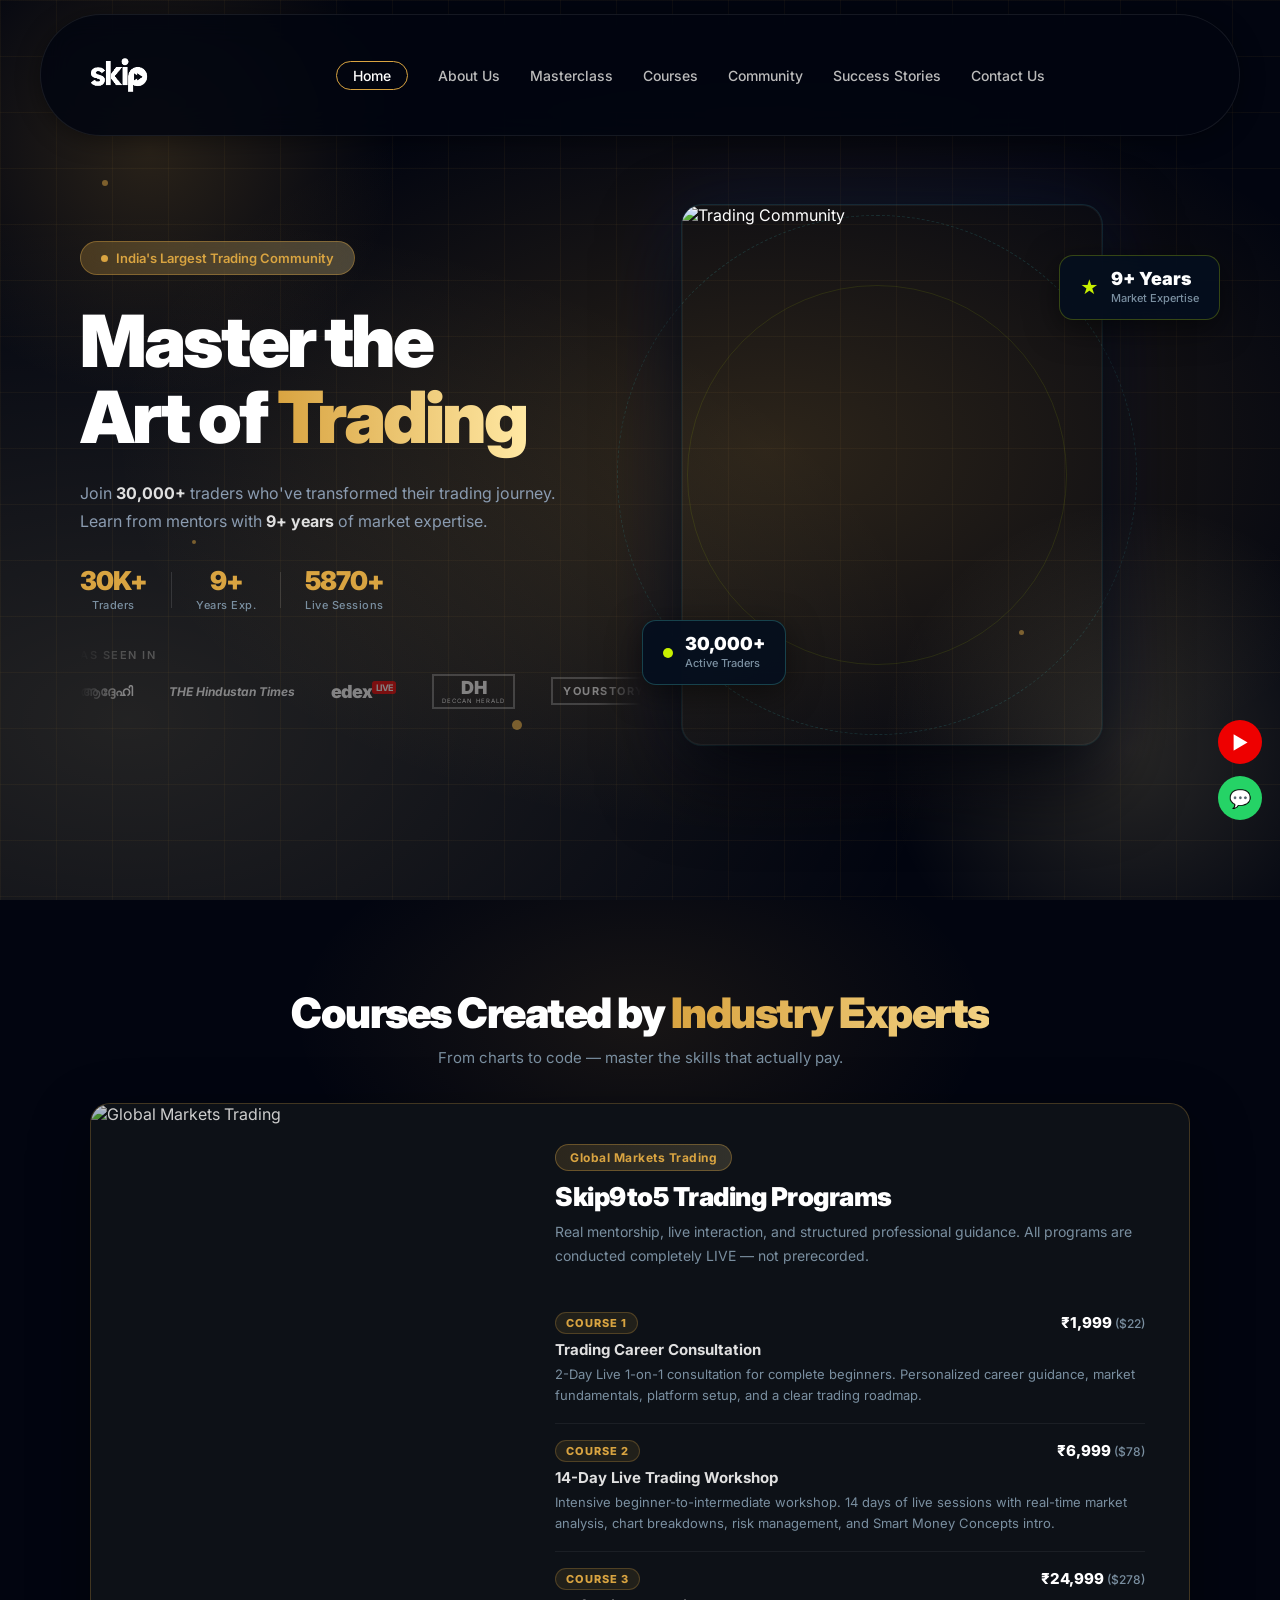
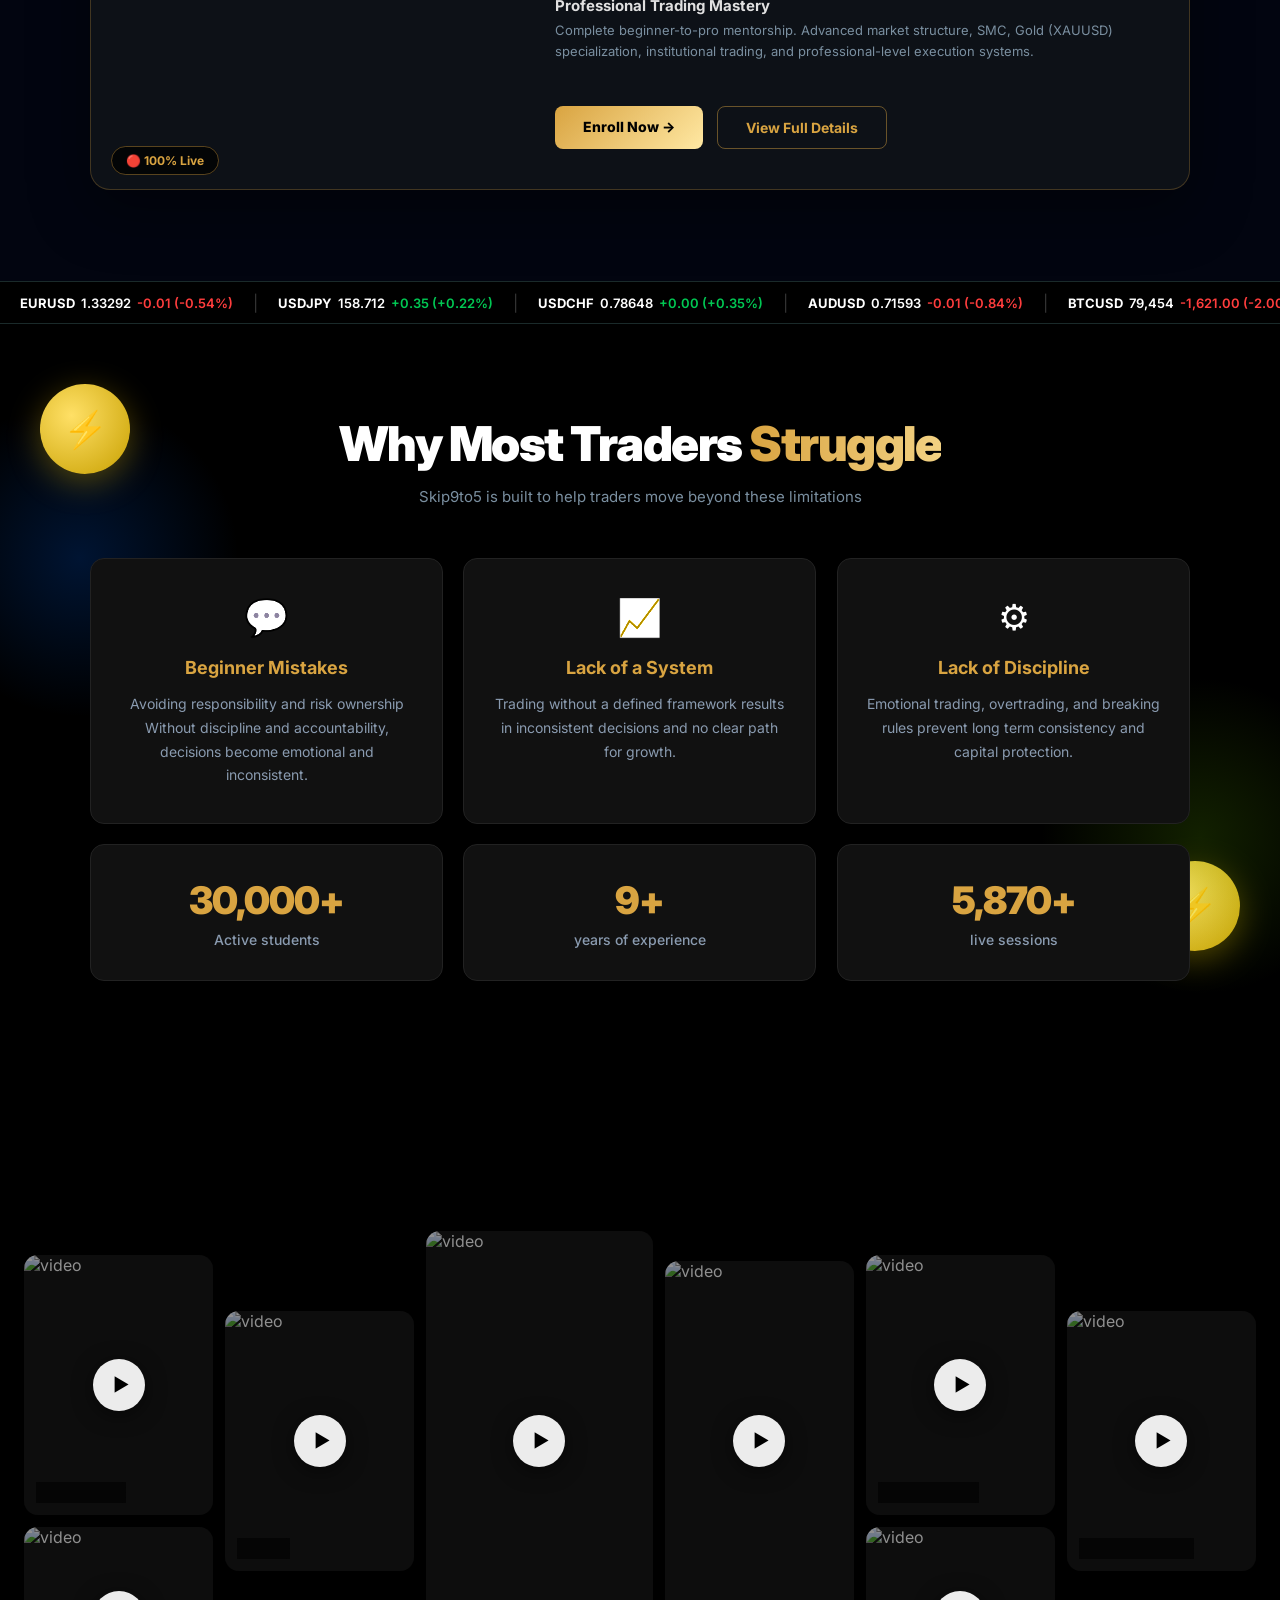
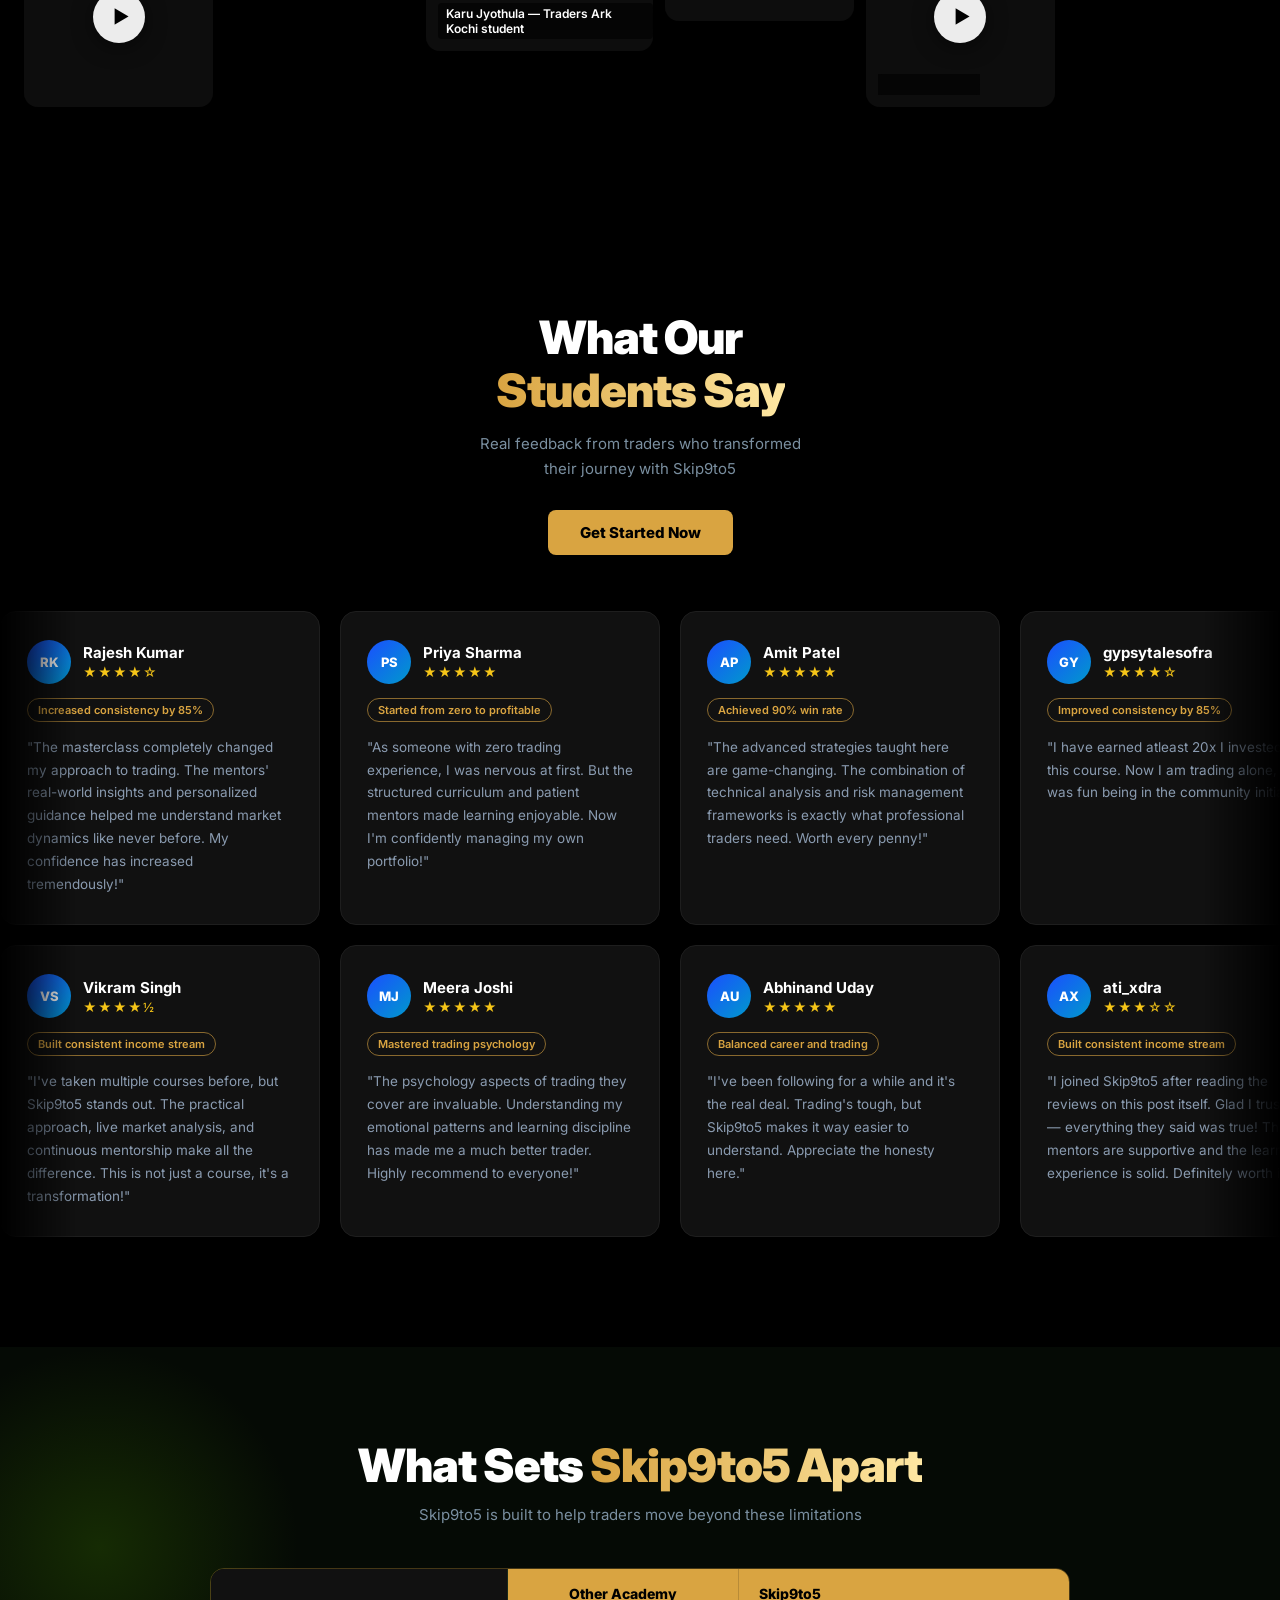
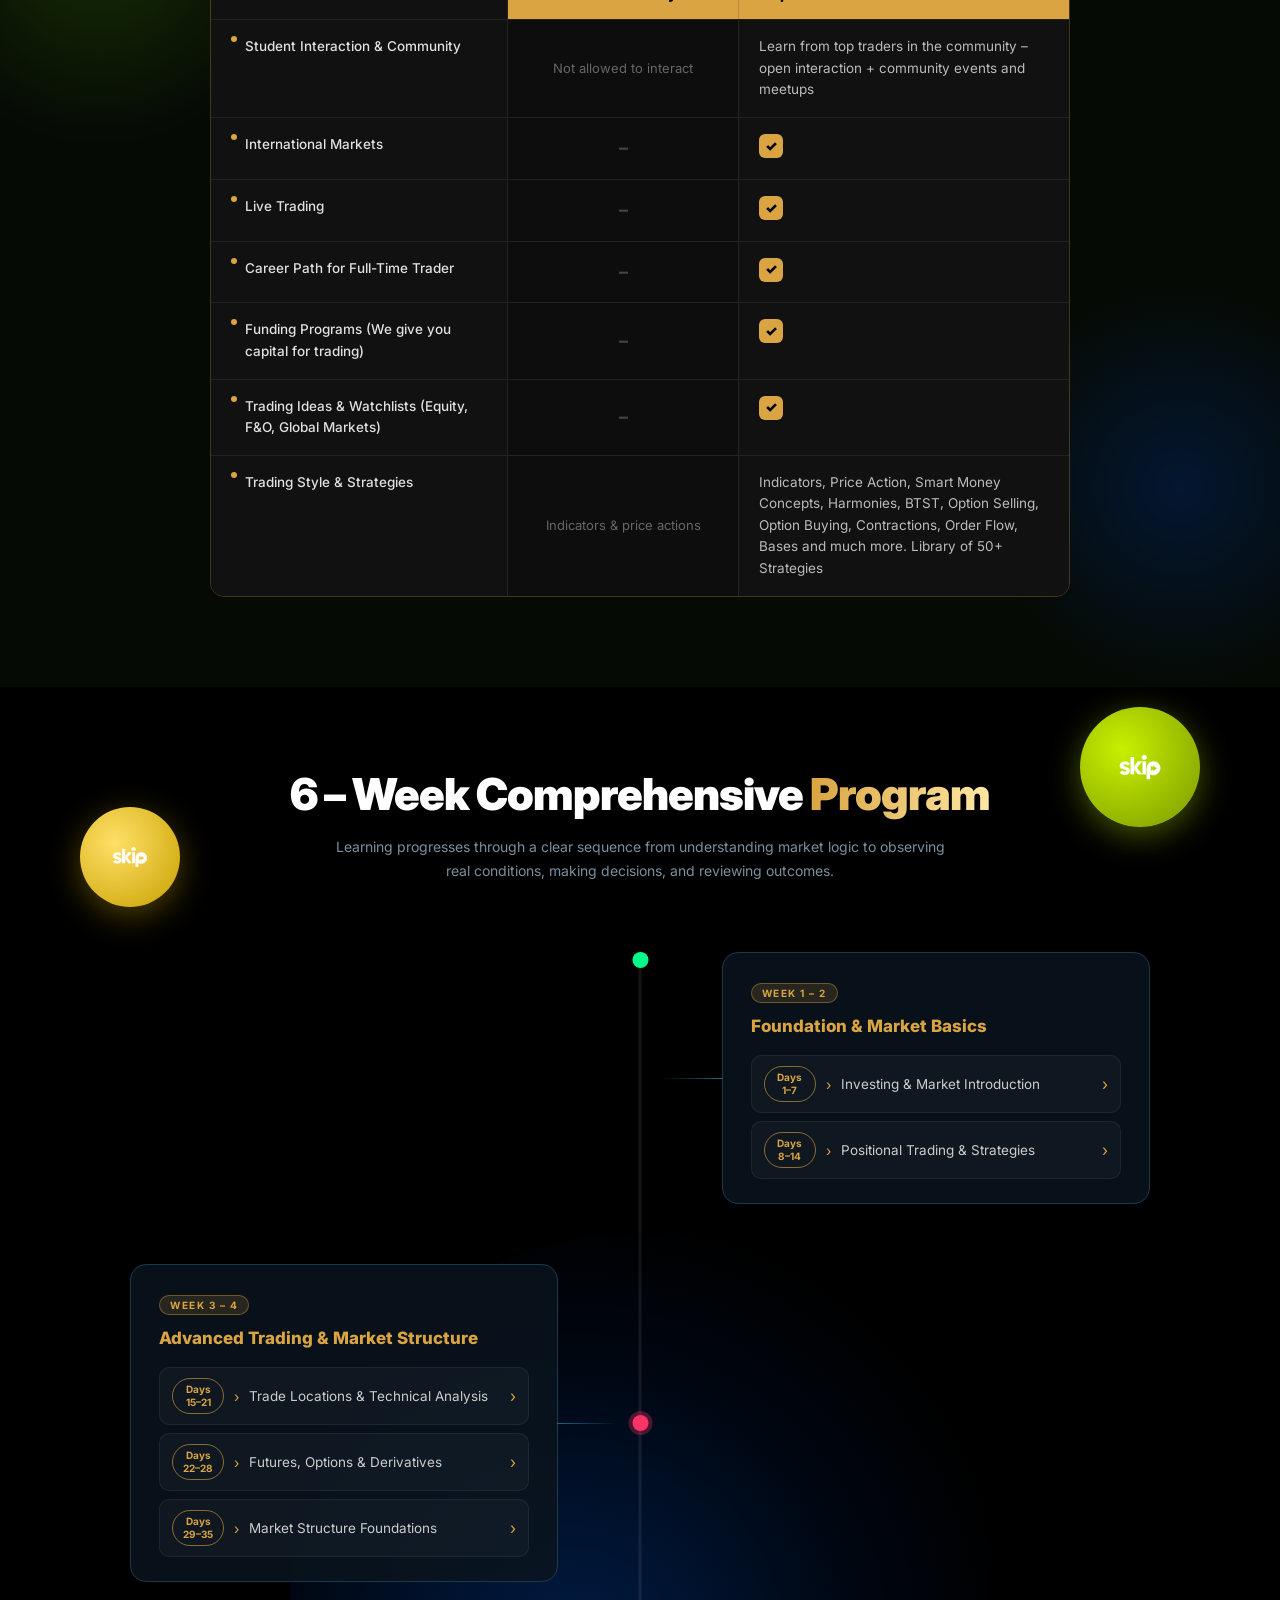
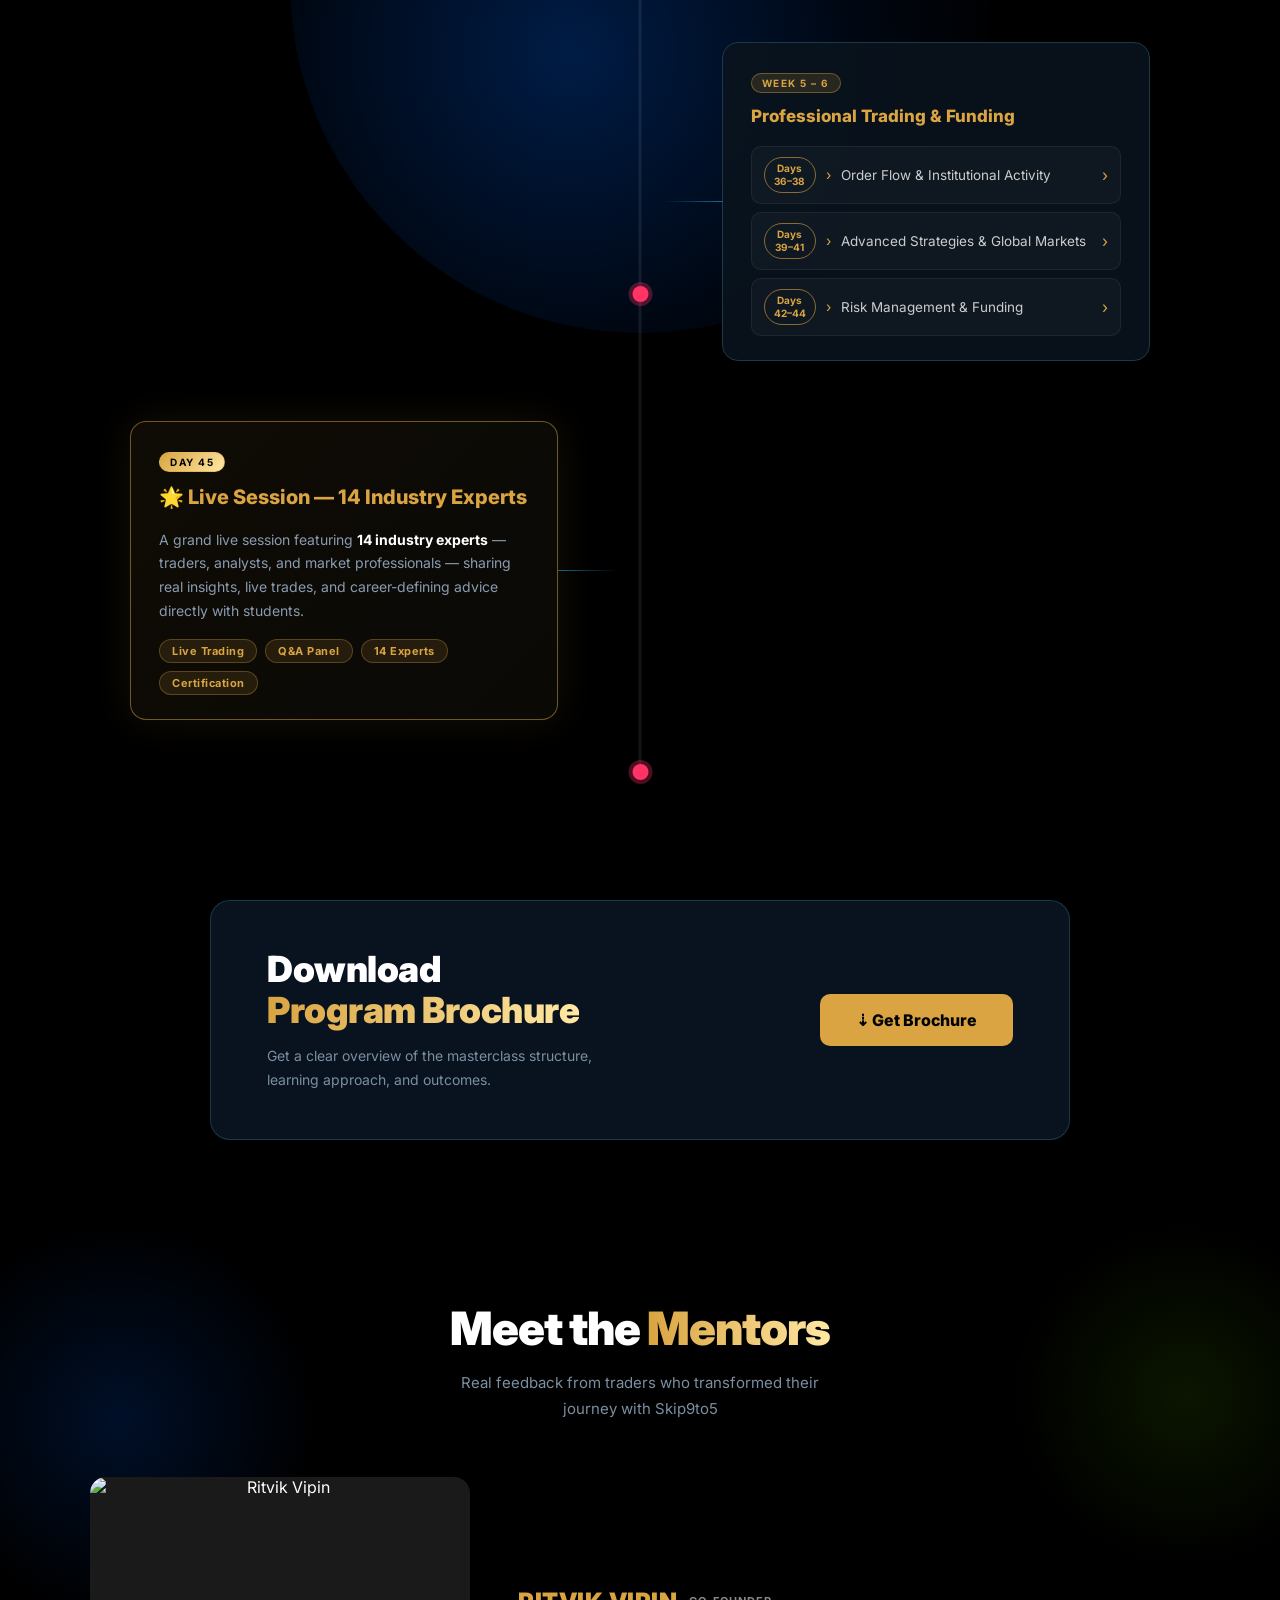
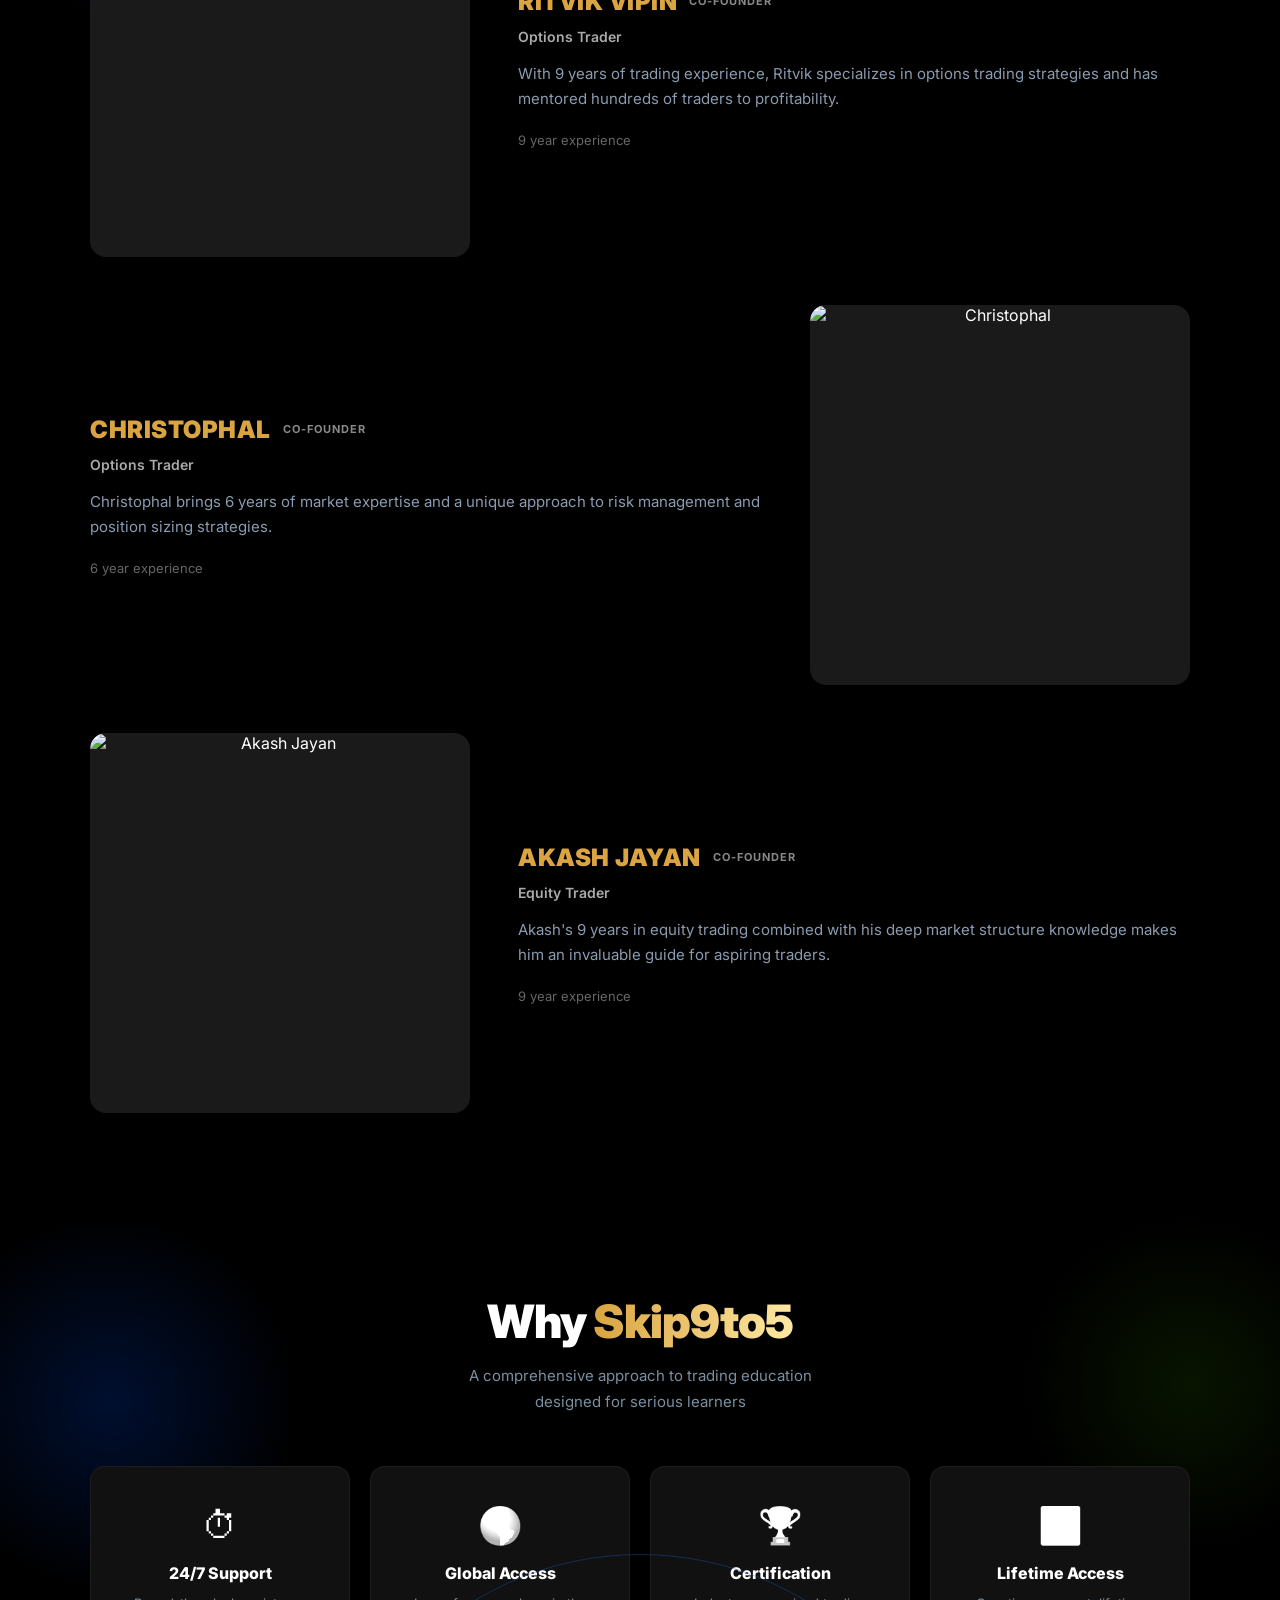
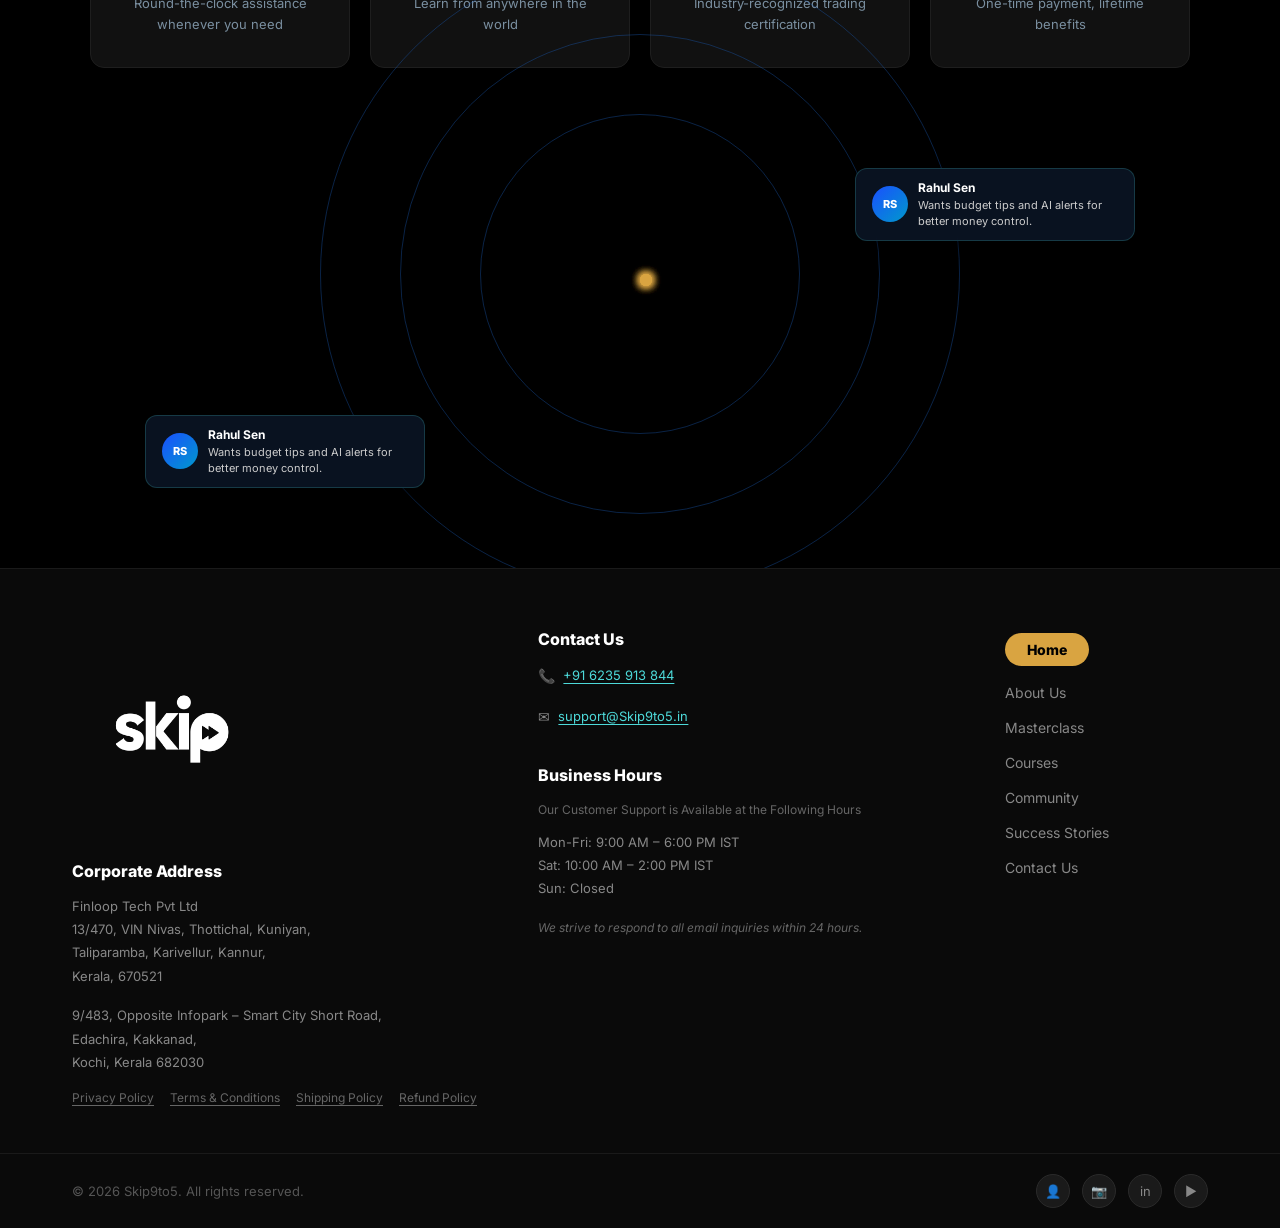
==== commit 7b7e0ad1: "Add animations, crypto payment, order summary, torch cursor, global markets page, mentor redesign" ====
--- a/index.html
+++ b/index.html
@@ -138,120 +138,67 @@
   <section class="courses-section" id="courses">
     <div class="courses-inner">
       <div class="courses-header">
-        <h2 class="courses-title">Courses Created by <span class="courses-highlight">Industry Experts</span></h2>
-        <p class="courses-tagline">From charts to code — master the skills that actually pay.</p>
-      </div>
-
-      <!-- filter tabs -->
-      <div class="courses-tabs">
-        <button class="ctab ctab--active">All</button>
-        <button class="ctab">Trading</button>
-        <button class="ctab">Data Science &amp; Analytics</button>
-        <button class="ctab">AI &amp; ML</button>
-        <button class="ctab">Design</button>
-        <button class="ctab">Software Development</button>
-      </div>
-
-      <!-- card grid -->
-      <div class="courses-grid">
-
-        <div class="ccard" onclick="window.location='forex-course.html'">
-          <div class="ccard-img-wrap">
-            <img src="https://images.unsplash.com/photo-1611974789855-9c2a0a7236a3?w=300&h=200&fit=crop&auto=format" alt="Forex Trading" />
-          </div>
-          <div class="ccard-name">Forex &amp; Trading</div>
-          <a href="forex-course.html" class="ccard-buy-btn" onclick="event.stopPropagation()">Purchase Now</a>
-        </div>
-
-        <a href="#" class="ccard">
-          <div class="ccard-img-wrap">
-            <img src="https://images.unsplash.com/photo-1526379095098-d400fd0bf935?w=300&h=200&fit=crop&auto=format" alt="Python" />
-          </div>
-          <div class="ccard-name">Python</div>
-          <div class="ccard-soon">Coming Soon</div>
-        </a>
-
-        <a href="#" class="ccard">
-          <div class="ccard-img-wrap">
-            <img src="https://images.unsplash.com/photo-1551288049-bebda4e38f71?w=300&h=200&fit=crop&auto=format" alt="Data Science" />
-          </div>
-          <div class="ccard-name">Data Science</div>
-          <div class="ccard-soon">Coming Soon</div>
-        </a>
-
-        <a href="#" class="ccard">
-          <div class="ccard-img-wrap">
-            <img src="https://images.unsplash.com/photo-1460925895917-afdab827c52f?w=300&h=200&fit=crop&auto=format" alt="Data Analytics" />
-          </div>
-          <div class="ccard-name">Data Analytics</div>
-          <div class="ccard-soon">Coming Soon</div>
-        </a>
-
-        <a href="#" class="ccard">
-          <div class="ccard-img-wrap">
-            <img src="https://images.unsplash.com/photo-1677442135703-1787eea5ce01?w=300&h=200&fit=crop&auto=format" alt="Gen AI" />
-          </div>
-          <div class="ccard-name">Gen AI</div>
-          <div class="ccard-soon">Coming Soon</div>
-        </a>
-
-        <a href="#" class="ccard">
-          <div class="ccard-img-wrap">
-            <img src="https://images.unsplash.com/photo-1627398242454-45a1465c2479?w=300&h=200&fit=crop&auto=format" alt="Web Development" />
-          </div>
-          <div class="ccard-name">Web Development<br/>MERN Stack</div>
-          <div class="ccard-soon">Coming Soon</div>
-        </a>
-
-        <a href="#" class="ccard">
-          <div class="ccard-img-wrap">
-            <img src="https://images.unsplash.com/photo-1543286386-713bdd548da4?w=300&h=200&fit=crop&auto=format" alt="Business Analytics" />
-          </div>
-          <div class="ccard-name">Business Analytics</div>
-          <div class="ccard-soon">Coming Soon</div>
-        </a>
-
-        <a href="#" class="ccard">
-          <div class="ccard-img-wrap">
-            <img src="https://images.unsplash.com/photo-1666875753105-c63a6f3bdc86?w=300&h=200&fit=crop&auto=format" alt="Power BI" />
-          </div>
-          <div class="ccard-name">Power BI</div>
-          <div class="ccard-soon">Coming Soon</div>
-        </a>
-
-        <a href="#" class="ccard">
-          <div class="ccard-img-wrap">
-            <img src="https://images.unsplash.com/photo-1561070791-2526d30994b5?w=300&h=200&fit=crop&auto=format" alt="UI UX Designing" />
-          </div>
-          <div class="ccard-name">UI UX Designing</div>
-          <div class="ccard-soon">Coming Soon</div>
-        </a>
-
-        <a href="#" class="ccard">
-          <div class="ccard-img-wrap">
-            <img src="https://images.unsplash.com/photo-1515879218367-8466d910aaa4?w=300&h=200&fit=crop&auto=format" alt="DSA" />
-          </div>
-          <div class="ccard-name">DSA</div>
-          <div class="ccard-soon">Coming Soon</div>
-        </a>
-
-        <a href="#" class="ccard">
-          <div class="ccard-img-wrap">
-            <img src="https://images.unsplash.com/photo-1451187580459-43490279c0fa?w=300&h=200&fit=crop&auto=format" alt="DevOps & Cloud" />
-          </div>
-          <div class="ccard-name">DevOps &amp; Cloud</div>
-          <div class="ccard-soon">Coming Soon</div>
-        </a>
-
-        <a href="#" class="ccard">
-          <div class="ccard-img-wrap">
-            <img src="https://images.unsplash.com/photo-1550751827-4bd374c3f58b?w=300&h=200&fit=crop&auto=format" alt="Cyber Security" />
-          </div>
-          <div class="ccard-name">Cyber Security</div>
-          <div class="ccard-soon">Coming Soon</div>
-        </a>
-
-      </div>
+        <h2 class="courses-title" data-animate="fade-up">Courses Created by <span class="courses-highlight">Industry Experts</span></h2>
+        <p class="courses-tagline" data-animate="fade-up" data-delay="150">From charts to code — master the skills that actually pay.</p>
+      </div>
+
+      <!-- Expanded Global Markets Card -->
+      <div class="gm-card" data-animate="zoom-in" data-delay="200">
+        <div class="gm-card-img">
+          <img src="https://images.unsplash.com/photo-1611974789855-9c2a0a7236a3?w=600&h=500&fit=crop&auto=format" alt="Global Markets Trading" />
+          <div class="gm-img-overlay">
+            <span class="gm-live-badge">&#128308; 100% Live</span>
+          </div>
+        </div>
+        <div class="gm-card-content">
+          <div class="gm-card-top">
+            <span class="gm-tag">Global Markets Trading</span>
+            <h3 class="gm-title">Skip9to5 Trading Programs</h3>
+            <p class="gm-desc">Real mentorship, live interaction, and structured professional guidance. All programs are conducted completely LIVE — not prerecorded.</p>
+          </div>
+
+          <div class="gm-courses">
+
+            <div class="gm-course">
+              <div class="gm-course-head">
+                <span class="gm-course-num">Course 1</span>
+                <span class="gm-course-price">₹1,999 <small>($22)</small></span>
+              </div>
+              <h4>Trading Career Consultation</h4>
+              <p>2-Day Live 1-on-1 consultation for complete beginners. Personalized career guidance, market fundamentals, platform setup, and a clear trading roadmap.</p>
+            </div>
+
+            <div class="gm-course-divider"></div>
+
+            <div class="gm-course">
+              <div class="gm-course-head">
+                <span class="gm-course-num">Course 2</span>
+                <span class="gm-course-price">₹6,999 <small>($78)</small></span>
+              </div>
+              <h4>14-Day Live Trading Workshop</h4>
+              <p>Intensive beginner-to-intermediate workshop. 14 days of live sessions with real-time market analysis, chart breakdowns, risk management, and Smart Money Concepts intro.</p>
+            </div>
+
+            <div class="gm-course-divider"></div>
+
+            <div class="gm-course">
+              <div class="gm-course-head">
+                <span class="gm-course-num">Course 3</span>
+                <span class="gm-course-price">₹24,999 <small>($278)</small></span>
+              </div>
+              <h4>Professional Trading Mastery</h4>
+              <p>Complete beginner-to-pro mentorship. Advanced market structure, SMC, Gold (XAUUSD) specialization, institutional trading, and professional-level execution systems.</p>
+            </div>
+
+          </div>
+
+          <div class="gm-card-actions">
+            <a href="payment.html" class="gm-btn-primary">Enroll Now &#8594;</a>
+            <a href="global-markets.html" class="gm-btn-outline">View Full Details</a>
+          </div>
+        </div>
+      </div>
+
     </div>
   </section>
 
@@ -302,23 +249,23 @@
     <div class="coin coin-right">&#9889;</div>
 
     <div class="struggle-inner">
-      <h2 class="struggle-title">Why Most Traders <span class="struggle-highlight">Struggle</span></h2>
-      <p class="struggle-sub">Skip9to5 is built to help traders move beyond these limitations</p>
+      <h2 class="struggle-title" data-animate="fade-up">Why Most Traders <span class="struggle-highlight">Struggle</span></h2>
+      <p class="struggle-sub" data-animate="fade-up" data-delay="150">Skip9to5 is built to help traders move beyond these limitations</p>
 
       <!-- Top 3 cards -->
       <div class="struggle-cards">
-        <div class="s-card">
+        <div class="s-card" data-animate="fade-up" data-delay="100">
           <div class="s-icon">&#128172;</div>
           <h3>Beginner Mistakes</h3>
           <p>Avoiding responsibility and risk ownership Without discipline and accountability, decisions become
             emotional and inconsistent.</p>
         </div>
-        <div class="s-card">
+        <div class="s-card" data-animate="fade-up" data-delay="250">
           <div class="s-icon">&#128200;</div>
           <h3>Lack of a System</h3>
           <p>Trading without a defined framework results in inconsistent decisions and no clear path for growth.</p>
         </div>
-        <div class="s-card">
+        <div class="s-card" data-animate="fade-up" data-delay="400">
           <div class="s-icon">&#9881;</div>
           <h3>Lack of Discipline</h3>
           <p>Emotional trading, overtrading, and breaking rules prevent long term consistency and capital protection.
@@ -328,15 +275,15 @@
 
       <!-- Stats row -->
       <div class="struggle-stats">
-        <div class="stat-card">
+        <div class="stat-card" data-animate="pop" data-delay="100">
           <div class="stat-num">30,000+</div>
           <div class="stat-label">Active students</div>
         </div>
-        <div class="stat-card">
+        <div class="stat-card" data-animate="pop" data-delay="250">
           <div class="stat-num">9+</div>
           <div class="stat-label">years of experience</div>
         </div>
-        <div class="stat-card">
+        <div class="stat-card" data-animate="pop" data-delay="400">
           <div class="stat-num">5,870+</div>
           <div class="stat-label">live sessions</div>
         </div>
@@ -466,10 +413,10 @@
 
   <!-- WHAT OUR STUDENTS SAY -->
   <section class="testimonials" id="testimonials">
-    <div class="testi-header">
+    <div class="testi-header" data-animate="fade-up">
       <h2>What Our<br /><span class="testi-highlight">Students Say</span></h2>
       <p>Real feedback from traders who transformed<br />their journey with Skip9to5</p>
-      <a href="#" class="btn-primary">Get Start Now</a>
+      <a href="masterclass.html" class="btn-primary">Get Started Now</a>
     </div>
 
     <!-- ROW 1 - scrolls left -->
@@ -746,10 +693,10 @@
   <!-- WHAT SETS Skip9to5 APART -->
   <section class="apart">
     <div class="apart-inner">
-      <h2 class="apart-title">What Sets <span class="apart-highlight">Skip9to5 Apart</span></h2>
-      <p class="apart-sub">Skip9to5 is built to help traders move beyond these limitations</p>
-
-      <div class="apart-table">
+      <h2 class="apart-title" data-animate="fade-up">What Sets <span class="apart-highlight">Skip9to5 Apart</span></h2>
+      <p class="apart-sub" data-animate="fade-up" data-delay="150">Skip9to5 is built to help traders move beyond these limitations</p>
+
+            <div class="apart-table" id="apartTable">
         <!-- Header -->
         <div class="at-row at-header">
           <div class="at-col at-col--feature"></div>
@@ -791,7 +738,7 @@
 
         <div class="at-row">
           <div class="at-col at-col--feature"><span class="at-dot"></span>Trading Ideas &amp; Watchlists (Equity,
-            F&amp;O, Forex)</div>
+            F&amp;O, Global Markets)</div>
           <div class="at-col at-col--other"><span class="at-dash">–</span></div>
           <div class="at-col at-col--haven"><span class="at-check">&#10003;</span></div>
         </div>
@@ -806,6 +753,37 @@
     </div>
   </section>
 
+  <script>
+    /* ── Apart table: staggered bidirectional row reveal ── */
+    (function () {
+      const STAGGER = 80; // ms between each row
+
+      const rowObserver = new IntersectionObserver((entries) => {
+        entries.forEach((entry) => {
+          const row = entry.target;
+          const idx = parseInt(row.dataset.rowIdx, 10);
+
+          if (entry.isIntersecting) {
+            setTimeout(() => row.classList.add('row-visible'), idx * STAGGER);
+          } else {
+            // instant reset so re-entry always re-animates
+            row.classList.remove('row-visible');
+            row.style.transitionDelay = '0ms';
+            // restore transition delay after reset
+            requestAnimationFrame(() => {
+              row.style.transitionDelay = '';
+            });
+          }
+        });
+      }, { threshold: 0.15, rootMargin: '0px 0px -40px 0px' });
+
+      document.querySelectorAll('#apartTable .at-row').forEach((row, i) => {
+        row.dataset.rowIdx = i;
+        rowObserver.observe(row);
+      });
+    })();
+  </script>
+
   <!-- 12 WEEK PROGRAM -->
   <section class="program">
     <div class="program-bg-globe"></div>
@@ -815,8 +793,8 @@
     </div>
 
     <div class="program-inner">
-      <h2 class="program-title">12 – Week Comprehensive <span class="program-highlight">Program</span></h2>
-      <p class="program-sub">Learning progresses through a clear sequence from understanding market logic to
+      <h2 class="program-title" data-animate="fade-up">6 – Week Comprehensive <span class="program-highlight">Program</span></h2>
+      <p class="program-sub" data-animate="fade-up" data-delay="150">Learning progresses through a clear sequence from understanding market logic to
         observing<br />real conditions, making decisions, and reviewing outcomes.</p>
 
       <!-- TIMELINE -->
@@ -826,43 +804,48 @@
         <div class="tl-line">
           <div class="tl-line-fill" id="tlFill"></div>
           <div class="tl-dot tl-dot--green" style="top:0"></div>
-          <div class="tl-dot tl-dot--red" style="top:calc(50% - 8px)"></div>
+          <div class="tl-dot tl-dot--red" style="top:calc(33% - 8px)"></div>
+          <div class="tl-dot tl-dot--red" style="top:calc(66% - 8px)"></div>
           <div class="tl-dot tl-dot--red" style="top:calc(100% - 16px)"></div>
         </div>
 
-        <!-- MONTH 1 — right -->
+        <!-- WEEK 1–2 — right -->
         <div class="tl-card tl-card--right tl-card--m1" data-tl="0">
-          <div class="tl-month">MONTH 1</div>
+          <div class="tl-month">WEEK 1 – 2</div>
           <h3>Foundation &amp; Market Basics</h3>
-          <div class="tl-item"><span class="tl-week">Weeks<br />1–2</span><span class="tl-arrow">›</span><span>Investing
-              &amp; Market Introduction</span><span class="tl-chevron">›</span></div>
-          <div class="tl-item"><span class="tl-week">Weeks<br />2–4</span><span
-              class="tl-arrow">›</span><span>Positional Trading &amp; Strategies</span><span class="tl-chevron">›</span>
-          </div>
-        </div>
-
-        <!-- MONTH 2 — left -->
+          <div class="tl-item"><span class="tl-week">Days<br />1–7</span><span class="tl-arrow">›</span><span>Investing &amp; Market Introduction</span><span class="tl-chevron">›</span></div>
+          <div class="tl-item"><span class="tl-week">Days<br />8–14</span><span class="tl-arrow">›</span><span>Positional Trading &amp; Strategies</span><span class="tl-chevron">›</span></div>
+        </div>
+
+        <!-- WEEK 3–4 — left -->
         <div class="tl-card tl-card--left tl-card--m2" data-tl="1">
-          <div class="tl-month">MONTH 2</div>
+          <div class="tl-month">WEEK 3 – 4</div>
           <h3>Advanced Trading &amp; Market Structure</h3>
-          <div class="tl-item"><span class="tl-week">Weeks<br />5–6</span><span class="tl-arrow">›</span><span>Trade
-              Locations &amp; Technical Analysis</span><span class="tl-chevron">›</span></div>
-          <div class="tl-item"><span class="tl-week">Weeks<br />7–8</span><span class="tl-arrow">›</span><span>Futures,
-              Options &amp; Derivatives</span><span class="tl-chevron">›</span></div>
-          <div class="tl-item"><span class="tl-week">Week<br />9</span><span class="tl-arrow">›</span><span>Market
-              Structure Foundations</span><span class="tl-chevron">›</span></div>
-        </div>
-
-        <!-- MONTH 3 — right -->
+          <div class="tl-item"><span class="tl-week">Days<br />15–21</span><span class="tl-arrow">›</span><span>Trade Locations &amp; Technical Analysis</span><span class="tl-chevron">›</span></div>
+          <div class="tl-item"><span class="tl-week">Days<br />22–28</span><span class="tl-arrow">›</span><span>Futures, Options &amp; Derivatives</span><span class="tl-chevron">›</span></div>
+          <div class="tl-item"><span class="tl-week">Days<br />29–35</span><span class="tl-arrow">›</span><span>Market Structure Foundations</span><span class="tl-chevron">›</span></div>
+        </div>
+
+        <!-- WEEK 5–6 — right -->
         <div class="tl-card tl-card--right tl-card--m3" data-tl="2">
-          <div class="tl-month">MONTH 3</div>
+          <div class="tl-month">WEEK 5 – 6</div>
           <h3>Professional Trading &amp; Funding</h3>
-          <div class="tl-item"><span class="tl-week">Week<br />10</span><span class="tl-arrow">›</span><span>Order Flow
-              &amp; Institutional Activity</span><span class="tl-chevron">›</span></div>
-          <div class="tl-item"><span class="tl-week">Week<br />11</span><span class="tl-arrow">›</span><span>Advanced
-              Strategies &amp; FOREX</span><span class="tl-chevron">›</span></div>
-          <div class="tl-item"><span class="tl-week">Week<br />12</span><span class="tl-arrow">›</span><span>Risk
-              Management &amp; Funding</span><span class="tl-chevron">›</span></div>
+          <div class="tl-item"><span class="tl-week">Days<br />36–38</span><span class="tl-arrow">›</span><span>Order Flow &amp; Institutional Activity</span><span class="tl-chevron">›</span></div>
+          <div class="tl-item"><span class="tl-week">Days<br />39–41</span><span class="tl-arrow">›</span><span>Advanced Strategies &amp; Global Markets</span><span class="tl-chevron">›</span></div>
+          <div class="tl-item"><span class="tl-week">Days<br />42–44</span><span class="tl-arrow">›</span><span>Risk Management &amp; Funding</span><span class="tl-chevron">›</span></div>
+        </div>
+
+        <!-- DAY 45 — left (special) -->
+        <div class="tl-card tl-card--left tl-card--m4 tl-card--special" data-tl="3">
+          <div class="tl-month tl-month--gold">DAY 45</div>
+          <h3>&#127775; Live Session — 14 Industry Experts</h3>
+          <p class="tl-special-desc">A grand live session featuring <strong>14 industry experts</strong> — traders, analysts, and market professionals — sharing real insights, live trades, and career-defining advice directly with students.</p>
+          <div class="tl-special-tags">
+            <span>Live Trading</span>
+            <span>Q&amp;A Panel</span>
+            <span>14 Experts</span>
+            <span>Certification</span>
+          </div>
         </div>
 
       </div>
@@ -895,7 +878,7 @@
 
   <!-- DOWNLOAD BROCHURE -->
   <section class="brochure">
-    <div class="brochure-card">
+    <div class="brochure-card" data-animate="zoom-in">
       <div class="brochure-text">
         <h2>Download<br /><span class="brochure-highlight">Program Brochure</span></h2>
         <p>Get a clear overview of the masterclass structure,<br />learning approach, and outcomes.</p>
@@ -904,106 +887,7 @@
     </div>
   </section>
 
-  <!-- DESIGNED FOR THE RIGHT KIND OF TRADER -->
-  <section class="trader-type">
-    <div class="tt-inner">
-      <h2 class="tt-title">Designed for the Right<br /><span class="tt-highlight">Kind of Trader</span></h2>
-      <p class="tt-sub">For individuals seeking structure, discipline,<br />and long-term clarity in
-        their<br />financial journey.</p>
-
-      <!-- SLIDER -->
-      <div class="tt-slider">
-        <div class="tt-track" id="ttTrack">
-
-          <div class="tt-card">
-            <div class="tt-card-text">
-              <h3>Long-Term Thinkers</h3>
-              <p>Beyond isolated trades. For those seeking a meaningful trading journey. Built with long-term direction
-                in mind. Focused on sustainability over short-term wins. Designed to evolve with experience. Created for
-                lasting progress in markets.</p>
-              <a href="#" class="tt-btn">Featured Courses</a>
-            </div>
-            <div class="tt-card-img">
-              <img src="https://images.unsplash.com/photo-1552664730-d307ca884978?w=500&q=80"
-                alt="Long-Term Thinkers" />
-            </div>
-          </div>
-
-          <div class="tt-card">
-            <div class="tt-card-text">
-              <h3>Beginner Traders</h3>
-              <p>Starting from scratch? No problem. Our structured curriculum takes you from zero to confident.
-                Step-by-step guidance, live sessions, and a supportive community ensure you never feel lost on your
-                journey.</p>
-              <a href="#" class="tt-btn">Featured Courses</a>
-            </div>
-            <div class="tt-card-img">
-              <img src="https://images.unsplash.com/photo-1434030216411-0b793f4b4173?w=500&q=80"
-                alt="Beginner Traders" />
-            </div>
-          </div>
-
-          <div class="tt-card">
-            <div class="tt-card-text">
-              <h3>Working Professionals</h3>
-              <p>Balance your career and trading. Learn at your own pace with recorded sessions and weekend live
-                classes. Build a secondary income stream without quitting your job. Practical strategies for busy
-                schedules.</p>
-              <a href="#" class="tt-btn">Featured Courses</a>
-            </div>
-            <div class="tt-card-img">
-              <img src="https://images.unsplash.com/photo-1507003211169-0a1dd7228f2d?w=500&q=80"
-                alt="Working Professionals" />
-            </div>
-          </div>
-
-          <div class="tt-card">
-            <div class="tt-card-text">
-              <h3>Experienced Traders</h3>
-              <p>Already trading but not consistently profitable? Upgrade your edge with Smart Money Concepts, Order
-                Flow, and advanced risk management. Break through plateaus and achieve the consistency you've been
-                chasing.</p>
-              <a href="#" class="tt-btn">Featured Courses</a>
-            </div>
-            <div class="tt-card-img">
-              <img src="https://images.unsplash.com/photo-1611974789855-9c2a0a7236a3?w=500&q=80"
-                alt="Experienced Traders" />
-            </div>
-          </div>
-
-          <div class="tt-card">
-            <div class="tt-card-text">
-              <h3>Full-Time Aspirants</h3>
-              <p>Dream of trading full time? We provide the roadmap — from skill building to funded accounts. Learn how
-                to manage capital, control emotions, and build a sustainable trading career with real mentorship.</p>
-              <a href="#" class="tt-btn">Featured Courses</a>
-            </div>
-            <div class="tt-card-img">
-              <img src="https://images.unsplash.com/photo-1590283603385-17ffb3a7f29f?w=500&q=80"
-                alt="Full-Time Aspirants" />
-            </div>
-          </div>
-
-          <div class="tt-card">
-            <div class="tt-card-text">
-              <h3>Community Builders</h3>
-              <p>Trading is better together. Join a thriving community of 30,000+ traders. Share ideas, get feedback,
-                attend meetups, and grow alongside like-minded individuals who are all on the same mission.</p>
-              <a href="#" class="tt-btn">Featured Courses</a>
-            </div>
-            <div class="tt-card-img">
-              <img src="https://images.unsplash.com/photo-1556761175-4b46a572b786?w=500&q=80"
-                alt="Community Builders" />
-            </div>
-          </div>
-
-        </div>
-      </div>
-
-      <!-- DOTS -->
-      <div class="tt-dots" id="ttDots"></div>
-    </div>
-  </section>
+
 
   <script>
     /* Dynamic Island Navbar */
@@ -1025,143 +909,66 @@
     });
   </script>
 
-  <script> = document.getElementById('ttTrack');
-    const dotsWrap = document.getElementById('ttDots');
-    const cards = track.querySelectorAll('.tt-card');
-    let current = 0;
-    let autoTimer;
-
-    // build dots
-    cards.forEach((_, i) => {
-      const d = document.createElement('span');
-      d.className = 'tt-dot' + (i === 0 ? ' tt-dot--active' : '');
-      d.addEventListener('click', () => goTo(i));
-      dotsWrap.appendChild(d);
-    });
-
-    function goTo(idx) {
-      current = idx;
-      track.style.transform = `translateX(-${idx * 100}%)`;
-      dotsWrap.querySelectorAll('.tt-dot').forEach((d, i) =>
-        d.classList.toggle('tt-dot--active', i === idx)
-      );
-    }
-
-    function next() { goTo((current + 1) % cards.length); }
-
-    function startAuto() { autoTimer = setInterval(next, 4000); }
-    function stopAuto() { clearInterval(autoTimer); }
-
-    track.parentElement.addEventListener('mouseenter', stopAuto);
-    track.parentElement.addEventListener('mouseleave', startAuto);
-    startAuto();
-  </script>
-
   <!-- MEET THE MENTORS -->
   <section class="mentors" id="mentors">
     <div class="mentors-inner">
-      <h2 class="mentors-title">Meet the <span class="mentors-highlight">Mentors</span></h2>
-      <p class="mentors-sub">Real feedback from traders who transformed their<br />journey with Skip9to5</p>
-
-      <div class="mentors-grid">
-
-        <div class="mentor-card" style="animation-delay:0.1s">
-          <div class="mentor-img">
+      <h2 class="mentors-title" data-animate="fade-up">Meet the <span class="mentors-highlight">Mentors</span></h2>
+      <p class="mentors-sub" data-animate="fade-up" data-delay="150">Real feedback from traders who transformed their<br />journey with Skip9to5</p>
+
+      <div class="mentors-list">
+
+        <div class="mentor-item" data-animate="fade-right" style="animation-delay:0.1s">
+          <div class="mentor-item-img">
             <img src="https://images.unsplash.com/photo-1507003211169-0a1dd7228f2d?w=400&q=80" alt="Ritvik Vipin" />
           </div>
-          <div class="mentor-info">
-            <div class="mentor-row1">
-              <span class="mentor-name">RITVIK VIPIN</span>
-              <span class="mentor-role">CO-FOUNDER</span>
-            </div>
-            <div class="mentor-trade">Options Trader</div>
-            <div class="mentor-row2">
-              <span class="mentor-exp">9 year experience</span>
-              <a href="#" class="mentor-ig">&#128247;</a>
-            </div>
-          </div>
-        </div>
-
-        <div class="mentor-card" style="animation-delay:0.25s">
-          <div class="mentor-img">
+          <div class="mentor-item-content">
+            <div class="mentor-item-header">
+              <h3 class="mentor-item-name">RITVIK VIPIN</h3>
+              <span class="mentor-item-role">CO-FOUNDER</span>
+            </div>
+            <p class="mentor-item-trade">Options Trader</p>
+            <p class="mentor-item-desc">With 9 years of trading experience, Ritvik specializes in options trading strategies and has mentored hundreds of traders to profitability.</p>
+            <div class="mentor-item-meta">
+              <span class="mentor-item-exp">9 year experience</span>
+              
+            </div>
+          </div>
+        </div>
+
+        <div class="mentor-item" data-animate="fade-left" style="animation-delay:0.25s">
+          <div class="mentor-item-img">
             <img src="https://images.unsplash.com/photo-1500648767791-00dcc994a43e?w=400&q=80" alt="Christophal" />
           </div>
-          <div class="mentor-info">
-            <div class="mentor-row1">
-              <span class="mentor-name">CHRISTOPHAL</span>
-              <span class="mentor-role">CO-FOUNDER</span>
-            </div>
-            <div class="mentor-trade">Options Trader</div>
-            <div class="mentor-row2">
-              <span class="mentor-exp">6 year experience</span>
-              <a href="#" class="mentor-ig">&#128247;</a>
-            </div>
-          </div>
-        </div>
-
-        <div class="mentor-card" style="animation-delay:0.4s">
-          <div class="mentor-img">
+          <div class="mentor-item-content">
+            <div class="mentor-item-header">
+              <h3 class="mentor-item-name">CHRISTOPHAL</h3>
+              <span class="mentor-item-role">CO-FOUNDER</span>
+            </div>
+            <p class="mentor-item-trade">Options Trader</p>
+            <p class="mentor-item-desc">Christophal brings 6 years of market expertise and a unique approach to risk management and position sizing strategies.</p>
+            <div class="mentor-item-meta">
+              <span class="mentor-item-exp">6 year experience</span>
+            
+            </div>
+          </div>
+        </div>
+
+        <div class="mentor-item" data-animate="fade-right" style="animation-delay:0.4s">
+          <div class="mentor-item-img">
             <img src="https://images.unsplash.com/photo-1506794778202-cad84cf45f1d?w=400&q=80" alt="Akash Jayan" />
           </div>
-          <div class="mentor-info">
-            <div class="mentor-row1">
-              <span class="mentor-name">AKASH JAYAN</span>
-              <span class="mentor-role">CO-FOUNDER</span>
-            </div>
-            <div class="mentor-trade">Equity Trader</div>
-            <div class="mentor-row2">
-              <span class="mentor-exp">9 year experience</span>
-              <a href="#" class="mentor-ig">&#128247;</a>
-            </div>
-          </div>
-        </div>
-
-      </div>
-    </div>
-  </section>
-
-  <!-- CHOOSE YOUR PATH -->
-  <section class="pricing">
-    <div class="pricing-rays"></div>
-    <div class="pricing-inner">
-      <h2 class="pricing-title">Choose Your Path To <span class="pricing-highlight">Trading Mastery</span></h2>
-      <p class="pricing-sub">Flexible plans designed to fit your learning goals from core concepts to
-        live<br />mentorship and personalized guidance.</p>
-
-      <div class="pricing-grid">
-
-        <!-- Card 1 -->
-        <div class="price-card" style="animation-delay:0.1s">
-          <div class="price-tag">Live Online Masterclass</div>
-          <p class="price-desc">Learn from anywhere with real-time interaction</p>
-          <hr class="price-divider" />
-          <ul class="price-features">
-            <li><span class="pf-check">&#10003;</span> Live interactive sessions with Q&amp;A</li>
-            <li><span class="pf-check">&#10003;</span> Recorded sessions for replay</li>
-            <li><span class="pf-check">&#10003;</span> Live Trade Rooms with Mentors</li>
-            <li><span class="pf-check">&#10003;</span> Funding Exams from $10k to $100k</li>
-            <li><span class="pf-check">&#10003;</span> Trade with a community of 10k+ traders</li>
-            <li><span class="pf-check">&#10003;</span> Wealth Management and Algo bots</li>
-          </ul>
-          <a href="#" class="price-btn">Enroll Now</a>
-          <p class="price-note">No credit card required</p>
-        </div>
-
-        <!-- Card 2 -->
-        <div class="price-card" style="animation-delay:0.25s">
-          <div class="price-tag">In-Person Masterclass</div>
-          <p class="price-desc">Learn &amp; trade with us from our Kochi office for a month.</p>
-          <hr class="price-divider" />
-          <ul class="price-features">
-            <li><span class="pf-check">&#10003;</span> Face-to-face interaction with mentors</li>
-            <li><span class="pf-check">&#10003;</span> Networking with fellow traders</li>
-            <li><span class="pf-check">&#10003;</span> Trade across all markets</li>
-            <li><span class="pf-check">&#10003;</span> Hands-on trading in markets</li>
-            <li><span class="pf-check">&#10003;</span> Physical workbooks and materials</li>
-            <li><span class="pf-check">&#10003;</span> Certificate of completion</li>
-          </ul>
-          <a href="#" class="price-btn">Enroll Now</a>
-          <p class="price-note">No credit card required</p>
+          <div class="mentor-item-content">
+            <div class="mentor-item-header">
+              <h3 class="mentor-item-name">AKASH JAYAN</h3>
+              <span class="mentor-item-role">CO-FOUNDER</span>
+            </div>
+            <p class="mentor-item-trade">Equity Trader</p>
+            <p class="mentor-item-desc">Akash's 9 years in equity trading combined with his deep market structure knowledge makes him an invaluable guide for aspiring traders.</p>
+            <div class="mentor-item-meta">
+              <span class="mentor-item-exp">9 year experience</span>
+              
+            </div>
+          </div>
         </div>
 
       </div>
@@ -1171,26 +978,26 @@
   <!-- WHY Skip9to5 -->
   <section class="why-ha">
     <div class="why-ha-inner">
-      <h2 class="why-ha-title">Why <span class="why-ha-highlight">Skip9to5</span></h2>
-      <p class="why-ha-sub">A comprehensive approach to trading education<br />designed for serious learners</p>
+      <h2 class="why-ha-title" data-animate="fade-up">Why <span class="why-ha-highlight">Skip9to5</span></h2>
+      <p class="why-ha-sub" data-animate="fade-up" data-delay="150">A comprehensive approach to trading education<br />designed for serious learners</p>
 
       <div class="why-ha-grid">
-        <div class="why-card" style="animation-delay:0.1s">
+        <div class="why-card" data-animate="pop" data-delay="100" style="animation-delay:0.1s">
           <div class="why-icon">&#9201;</div>
           <h3>24/7 Support</h3>
           <p>Round-the-clock assistance whenever you need</p>
         </div>
-        <div class="why-card" style="animation-delay:0.22s">
+        <div class="why-card" data-animate="pop" data-delay="200" style="animation-delay:0.22s">
           <div class="why-icon">&#127758;</div>
           <h3>Global Access</h3>
           <p>Learn from anywhere in the world</p>
         </div>
-        <div class="why-card" style="animation-delay:0.34s">
+        <div class="why-card" data-animate="pop" data-delay="300" style="animation-delay:0.34s">
           <div class="why-icon">&#127942;</div>
           <h3>Certification</h3>
           <p>Industry-recognized trading certification</p>
         </div>
-        <div class="why-card" style="animation-delay:0.46s">
+        <div class="why-card" data-animate="pop" data-delay="400" style="animation-delay:0.46s">
           <div class="why-icon">&#128257;</div>
           <h3>Lifetime Access</h3>
           <p>One-time payment, lifetime benefits</p>
@@ -1269,7 +1076,7 @@
       <div class="footer-col footer-col--nav">
         <a href="index.html" class="footer-nav-home">Home</a>
         <a href="#">About Us</a>
-        <a href="forex-course.html">Masterclass</a>
+        <a href="global-markets.html">Masterclass</a>
         <a href="index.html#courses">Courses</a>
         <a href="community.html">Community</a>
         <a href="#">Success Stories</a>
@@ -1296,6 +1103,7 @@
     <a href="#" class="float-wa">&#128172;</a>
   </div>
 
+  <script src="animate.js"></script>
 </body>
 
 </html>
--- a/style.css
+++ b/style.css
@@ -1203,35 +1203,72 @@
 
 /* ── TABLE ── */
 .apart-table {
-  border: 1px solid rgba(217,164,65,0.5);
+  border: 1px solid rgba(217,164,65,0.3);
   border-radius: 14px;
   overflow: hidden;
-  animation: apartFadeIn 0.7s ease 0.4s both;
   text-align: left;
+}
+
+/* ── Row reveal animation ── */
+@keyframes rowReveal {
+  from {
+    opacity: 0;
+    transform: translateX(-32px);
+    background: rgba(217,164,65,0.06);
+  }
+  to {
+    opacity: 1;
+    transform: translateX(0);
+    background: transparent;
+  }
 }
 
 .at-row {
   display: grid;
   grid-template-columns: 1.8fr 1.4fr 2fr;
   border-bottom: 1px solid #222;
-  transition: background 0.2s;
-}
+  /* hidden by default — revealed by JS observer */
+  opacity: 0;
+  transform: translateX(-32px);
+  transition:
+    opacity 0.55s cubic-bezier(0.22, 1, 0.36, 1),
+    transform 0.55s cubic-bezier(0.22, 1, 0.36, 1),
+    background 0.25s ease;
+}
+
+/* visible state toggled by IntersectionObserver */
+.at-row.row-visible {
+  opacity: 1;
+  transform: translateX(0);
+}
+
+/* header always visible, slides from top */
+.at-row.at-header {
+  opacity: 0;
+  transform: translateY(-20px);
+  transition:
+    opacity 0.5s cubic-bezier(0.22, 1, 0.36, 1),
+    transform 0.5s cubic-bezier(0.22, 1, 0.36, 1);
+}
+.at-row.at-header.row-visible {
+  opacity: 1;
+  transform: translateY(0);
+}
+
+/* gold flash on the haven column when row enters */
+.at-row.row-visible .at-col--haven {
+  animation: havenFlash 0.6s ease 0.3s both;
+}
+@keyframes havenFlash {
+  0%   { background: rgba(217,164,65,0.18); }
+  100% { background: #111; }
+}
+
 .at-row:last-child { border-bottom: none; }
-.at-row:not(.at-header):hover { background: rgba(217,164,65,0.03); }
-
-/* stagger row animations */
-.at-row:nth-child(2) { animation: rowSlideIn 0.5s ease 0.5s both; }
-.at-row:nth-child(3) { animation: rowSlideIn 0.5s ease 0.6s both; }
-.at-row:nth-child(4) { animation: rowSlideIn 0.5s ease 0.7s both; }
-.at-row:nth-child(5) { animation: rowSlideIn 0.5s ease 0.8s both; }
-.at-row:nth-child(6) { animation: rowSlideIn 0.5s ease 0.9s both; }
-.at-row:nth-child(7) { animation: rowSlideIn 0.5s ease 1.0s both; }
-.at-row:nth-child(8) { animation: rowSlideIn 0.5s ease 1.1s both; }
-
-/* header row — feature col is dark, other two are yellow-green */
-.at-header {
-  background: transparent;
-}
+.at-row:not(.at-header):hover { background: rgba(217,164,65,0.04); }
+
+/* header row */
+.at-header { background: transparent; }
 .at-header .at-col {
   font-size: 14px;
   font-weight: 800;
@@ -1241,7 +1278,7 @@
 }
 .at-header .at-col--feature {
   background: #111;
-  color: transparent; /* empty left header cell */
+  color: transparent;
   border-right: 1px solid #1a2a1a;
 }
 .at-header .at-col--other {
@@ -1639,164 +1676,6 @@
   animation: none;
 }
 
-/* ── DESIGNED FOR THE RIGHT KIND OF TRADER ── */
-@keyframes ttFadeIn {
-  from { opacity: 0; transform: translateY(30px); }
-  to   { opacity: 1; transform: translateY(0); }
-}
-
-.trader-type {
-  background: #000;
-  padding: 80px 40px 90px;
-  position: relative;
-  overflow: hidden;
-}
-.trader-type::before {
-  content: '';
-  position: absolute;
-  top: 0; left: -100px;
-  width: 500px; height: 500px;
-  background: radial-gradient(circle, rgba(0,60,180,0.3) 0%, transparent 70%);
-  border-radius: 50%;
-  pointer-events: none;
-}
-.trader-type::after {
-  content: '';
-  position: absolute;
-  bottom: 0; right: -100px;
-  width: 400px; height: 400px;
-  background: radial-gradient(circle, rgba(60,120,0,0.2) 0%, transparent 70%);
-  border-radius: 50%;
-  pointer-events: none;
-}
-
-.tt-inner {
-  position: relative;
-  z-index: 1;
-  max-width: 900px;
-  margin: 0 auto;
-  text-align: center;
-}
-
-.tt-title {
-  font-size: 46px;
-  font-weight: 900;
-  color: #fff;
-  letter-spacing: -1px;
-  line-height: 1.15;
-  margin-bottom: 16px;
-  animation: ttFadeIn 0.7s ease 0.1s both;
-}
-.tt-highlight {
-  background: linear-gradient(90deg, #d9a441, #ffe8a3);
-  -webkit-background-clip: text;
-  -webkit-text-fill-color: transparent;
-  background-clip: text;
-}
-.tt-sub {
-  color: #7a8fa0;
-  font-size: 15px;
-  line-height: 1.75;
-  margin-bottom: 52px;
-  animation: ttFadeIn 0.7s ease 0.25s both;
-}
-
-/* slider viewport */
-.tt-slider {
-  overflow: hidden;
-  border-radius: 20px;
-  animation: ttFadeIn 0.7s ease 0.4s both;
-}
-
-/* sliding track */
-.tt-track {
-  display: flex;
-  transition: transform 0.6s cubic-bezier(0.77, 0, 0.18, 1);
-  will-change: transform;
-}
-
-/* each card */
-.tt-card {
-  min-width: 100%;
-  display: flex;
-  align-items: center;
-  gap: 0;
-  background: rgba(10,20,40,0.85);
-  border: 1px solid rgba(77,217,217,0.18);
-  border-radius: 20px;
-  overflow: hidden;
-  min-height: 300px;
-}
-
-.tt-card-text {
-  flex: 1;
-  padding: 48px 48px 48px 52px;
-  text-align: left;
-}
-.tt-card-text h3 {
-  font-size: 32px;
-  font-weight: 900;
-  color: #fff;
-  margin-bottom: 18px;
-  letter-spacing: -0.5px;
-}
-.tt-card-text p {
-  font-size: 14px;
-  color: #8a9bb0;
-  line-height: 1.75;
-  margin-bottom: 28px;
-}
-.tt-btn {
-  display: inline-block;
-  background: #d9a441;
-  color: #000;
-  font-weight: 800;
-  font-size: 14px;
-  padding: 12px 28px;
-  border-radius: 8px;
-  text-decoration: none;
-  transition: transform 0.2s, box-shadow 0.2s;
-}
-.tt-btn:hover {
-  transform: translateY(-2px);
-  box-shadow: 0 8px 24px rgba(217,164,65,0.4);
-}
-
-.tt-card-img {
-  width: 360px;
-  flex-shrink: 0;
-  height: 300px;
-  overflow: hidden;
-}
-.tt-card-img img {
-  width: 100%;
-  height: 100%;
-  object-fit: cover;
-  display: block;
-  transition: transform 0.5s ease;
-}
-.tt-card:hover .tt-card-img img { transform: scale(1.05); }
-
-/* dots */
-.tt-dots {
-  display: flex;
-  justify-content: center;
-  gap: 8px;
-  margin-top: 28px;
-}
-.tt-dot {
-  width: 10px; height: 10px;
-  border-radius: 50%;
-  background: #333;
-  cursor: pointer;
-  transition: background 0.3s, transform 0.3s;
-}
-.tt-dot--active {
-  background: #d9a441;
-  transform: scale(1.3);
-}
-.tt-dot:hover { background: #888; }
-
 /* ── MEET THE MENTORS ── */
 @keyframes mentorFadeUp {
   from { opacity: 0; transform: translateY(50px); }
@@ -1835,7 +1714,7 @@
 .mentors-inner {
   position: relative;
   z-index: 1;
-  max-width: 1000px;
+  max-width: 1100px;
   margin: 0 auto;
   text-align: center;
 }
@@ -1862,97 +1741,105 @@
   animation: mentorFadeUp 0.7s ease 0.25s both;
 }
 
-/* grid */
-.mentors-grid {
+/* list layout */
+.mentors-list {
+  display: flex;
+  flex-direction: column;
+  gap: 48px;
+}
+
+/* mentor item - one by one layout */
+.mentor-item {
   display: grid;
-  grid-template-columns: repeat(3, 1fr);
-  gap: 24px;
-}
-
-/* card */
-.mentor-card {
-  background: #111;
-  border: 1px solid #1e1e1e;
+  grid-template-columns: 380px 1fr;
+  gap: 48px;
+  align-items: center;
+  opacity: 0;
+  animation: mentorFadeUp 0.7s ease both;
+  transition: transform 0.3s;
+}
+.mentor-item:nth-child(even) {
+  grid-template-columns: 1fr 380px;
+}
+.mentor-item:nth-child(even) .mentor-item-img {
+  order: 2;
+}
+.mentor-item:nth-child(even) .mentor-item-content {
+  order: 1;
+}
+
+.mentor-item-img {
+  width: 100%;
+  height: 380px;
   border-radius: 16px;
   overflow: hidden;
-  opacity: 0;
-  animation: mentorFadeUp 0.7s ease both;
-  transition: transform 0.35s, box-shadow 0.35s, border-color 0.35s;
-  cursor: pointer;
-}
-.mentor-card:hover {
-  transform: translateY(-8px);
-  border-color: rgba(217,164,65,0.4);
-  box-shadow: 0 20px 50px rgba(0,0,0,0.6), 0 0 30px rgba(217,164,65,0.07);
-}
-
-/* image area */
-.mentor-img {
-  width: 100%;
-  height: 320px;
-  overflow: hidden;
   background: #1a1a1a;
 }
-.mentor-img img {
+.mentor-item-img img {
   width: 100%;
   height: 100%;
   object-fit: cover;
-  object-position: top;
   display: block;
   filter: grayscale(20%) brightness(0.9);
   transition: transform 0.5s ease, filter 0.4s ease;
   animation: mentorImgReveal 0.8s ease both;
 }
-.mentor-card:hover .mentor-img img {
+.mentor-item:hover .mentor-item-img img {
   transform: scale(1.06);
   filter: grayscale(0%) brightness(1);
 }
 
-/* info bar */
-.mentor-info {
-  padding: 18px 20px 16px;
+.mentor-item-content {
   text-align: left;
-  border-top: 1px solid #1e1e1e;
-}
-.mentor-row1 {
-  display: flex;
-  align-items: center;
-  justify-content: space-between;
-  margin-bottom: 6px;
-}
-.mentor-name {
-  font-size: 15px;
-  font-weight: 800;
+}
+.mentor-item-header {
+  display: flex;
+  align-items: center;
+  gap: 12px;
+  margin-bottom: 12px;
+}
+.mentor-item-name {
+  font-size: 24px;
+  font-weight: 900;
   color: #d9a441;
   letter-spacing: 0.5px;
-}
-.mentor-role {
+  margin: 0;
+}
+.mentor-item-role {
   font-size: 11px;
-  font-weight: 600;
+  font-weight: 700;
   color: #888;
   letter-spacing: 1px;
-}
-.mentor-trade {
-  font-size: 13px;
+  text-transform: uppercase;
+}
+.mentor-item-trade {
+  font-size: 14px;
   color: #aaa;
-  margin-bottom: 10px;
-}
-.mentor-row2 {
-  display: flex;
-  align-items: center;
-  justify-content: space-between;
-}
-.mentor-exp {
+  margin: 0 0 16px 0;
+  font-weight: 600;
+}
+.mentor-item-desc {
+  font-size: 15px;
+  color: #8a9bb0;
+  line-height: 1.7;
+  margin-bottom: 20px;
+}
+.mentor-item-meta {
+  display: flex;
+  align-items: center;
+  gap: 16px;
+}
+.mentor-item-exp {
   font-size: 13px;
   color: #666;
 }
-.mentor-ig {
+.mentor-item-ig {
   text-decoration: none;
   font-size: 18px;
   color: #888;
   transition: color 0.2s, transform 0.2s;
 }
-.mentor-ig:hover { color: #e1306c; transform: scale(1.2); }
+.mentor-item-ig:hover { color: #e1306c; transform: scale(1.2); }
 
 /* ── CHOOSE YOUR PATH ── */
 @keyframes priceFadeUp {
@@ -2657,16 +2544,12 @@
   }
   .brochure-text h2 { font-size: 24px; }
 
-  /* Trader type */
-  .tt-title { font-size: 28px; }
-  .tt-card { flex-direction: column; min-height: auto; }
-  .tt-card-img { width: 100%; height: 200px; }
-  .tt-card-text { padding: 24px 20px; }
-  .tt-card-text h3 { font-size: 22px; }
-
   /* Mentors */
   .mentors { padding: 60px 20px 70px; }
-  .mentors-grid { grid-template-columns: 1fr; max-width: 380px; margin-left: auto; margin-right: auto; }
+  .mentors-list { gap: 32px; }
+  .mentor-item { grid-template-columns: 1fr !important; gap: 24px; }
+  .mentor-item-img { height: 280px; }
+  .mentor-item-name { font-size: 20px; }
   .mentors-title { font-size: 30px; }
 
   /* Pricing */
@@ -2716,7 +2599,6 @@
   .apart-title { font-size: 22px; }
   .program-title { font-size: 22px; }
   .brochure-text h2 { font-size: 20px; }
-  .tt-title { font-size: 22px; }
   .mentors-title { font-size: 24px; }
   .pricing-title { font-size: 22px; }
   .why-ha-title { font-size: 24px; }
@@ -2923,7 +2805,7 @@
 }
 
 
-/* purchase now button on forex card */
+/* purchase now button on Global Markets card */
 .ccard-buy-btn {
   display: inline-block;
   margin-top: 10px;
@@ -2941,3 +2823,346 @@
   transform: translateY(-2px);
   box-shadow: 0 6px 20px rgba(217,164,65,0.45);
 }
+
+/* ── GLOBAL MARKETS EXPANDED CARD ── */
+.gm-card {
+  display: grid;
+  grid-template-columns: 420px 1fr;
+  background: #0d1117;
+  border: 1px solid rgba(217,164,65,0.25);
+  border-radius: 20px;
+  overflow: hidden;
+  box-shadow: 0 20px 60px rgba(0,0,0,0.4);
+}
+
+.gm-card-img {
+  position: relative;
+  overflow: hidden;
+}
+.gm-card-img img {
+  width: 100%;
+  height: 100%;
+  object-fit: cover;
+  display: block;
+  filter: brightness(0.8);
+  transition: transform 0.5s ease;
+}
+.gm-card:hover .gm-card-img img { transform: scale(1.04); }
+
+.gm-img-overlay {
+  position: absolute;
+  bottom: 20px;
+  left: 20px;
+}
+.gm-live-badge {
+  background: rgba(0,0,0,0.7);
+  border: 1px solid rgba(217,164,65,0.4);
+  color: #d9a441;
+  font-size: 12px;
+  font-weight: 700;
+  padding: 6px 14px;
+  border-radius: 20px;
+  backdrop-filter: blur(8px);
+}
+
+.gm-card-content {
+  padding: 40px 44px;
+  display: flex;
+  flex-direction: column;
+  gap: 28px;
+}
+
+.gm-tag {
+  display: inline-block;
+  background: linear-gradient(90deg, rgba(217,164,65,0.15), rgba(255,232,163,0.15));
+  border: 1px solid rgba(217,164,65,0.35);
+  color: #d9a441;
+  font-size: 12px;
+  font-weight: 700;
+  padding: 5px 14px;
+  border-radius: 20px;
+  margin-bottom: 10px;
+  letter-spacing: 0.5px;
+}
+
+.gm-title {
+  font-size: 26px;
+  font-weight: 900;
+  color: #fff;
+  letter-spacing: -0.5px;
+  margin-bottom: 8px;
+  line-height: 1.2;
+}
+
+.gm-desc {
+  font-size: 14px;
+  color: #7a8fa0;
+  line-height: 1.7;
+}
+
+.gm-courses {
+  display: flex;
+  flex-direction: column;
+  gap: 0;
+}
+
+.gm-course {
+  padding: 16px 0;
+}
+
+.gm-course-head {
+  display: flex;
+  align-items: center;
+  justify-content: space-between;
+  margin-bottom: 6px;
+}
+
+.gm-course-num {
+  font-size: 11px;
+  font-weight: 800;
+  color: #d9a441;
+  text-transform: uppercase;
+  letter-spacing: 1px;
+  background: rgba(217,164,65,0.1);
+  border: 1px solid rgba(217,164,65,0.25);
+  padding: 3px 10px;
+  border-radius: 20px;
+}
+
+.gm-course-price {
+  font-size: 15px;
+  font-weight: 800;
+  color: #fff;
+}
+.gm-course-price small {
+  font-size: 12px;
+  color: #7a8fa0;
+  font-weight: 500;
+}
+
+.gm-course h4 {
+  font-size: 15px;
+  font-weight: 700;
+  color: #e0e0e0;
+  margin-bottom: 5px;
+}
+
+.gm-course p {
+  font-size: 13px;
+  color: #7a8fa0;
+  line-height: 1.65;
+}
+
+.gm-course-divider {
+  height: 1px;
+  background: rgba(255,255,255,0.06);
+}
+
+.gm-card-actions {
+  display: flex;
+  gap: 14px;
+  flex-wrap: wrap;
+  margin-top: auto;
+}
+
+.gm-btn-primary {
+  display: inline-block;
+  background: linear-gradient(135deg, #d9a441, #ffe8a3);
+  color: #000;
+  font-size: 14px;
+  font-weight: 800;
+  padding: 12px 28px;
+  border-radius: 8px;
+  text-decoration: none;
+  transition: transform 0.2s, box-shadow 0.2s;
+}
+.gm-btn-primary:hover {
+  transform: translateY(-2px);
+  box-shadow: 0 8px 24px rgba(217,164,65,0.4);
+}
+
+.gm-btn-outline {
+  display: inline-block;
+  background: transparent;
+  color: #d9a441;
+  border: 1px solid rgba(217,164,65,0.45);
+  font-size: 14px;
+  font-weight: 700;
+  padding: 12px 28px;
+  border-radius: 8px;
+  text-decoration: none;
+  transition: background 0.2s, transform 0.2s;
+}
+.gm-btn-outline:hover {
+  background: rgba(217,164,65,0.08);
+  transform: translateY(-2px);
+}
+
+@media (max-width: 900px) {
+  .gm-card { grid-template-columns: 1fr; }
+  .gm-card-img { height: 260px; }
+  .gm-card-content { padding: 28px 24px; }
+  .gm-title { font-size: 22px; }
+}
+
+/* ── TIMELINE DAY 45 SPECIAL CARD ── */
+.tl-card--m4 { margin-top: 0; }
+
+.tl-month--gold {
+  background: linear-gradient(135deg, #d9a441, #ffe8a3) !important;
+  color: #000 !important;
+  -webkit-text-fill-color: #000 !important;
+}
+
+.tl-card--special {
+  border-color: rgba(217,164,65,0.5) !important;
+  background: linear-gradient(135deg, rgba(217,164,65,0.07), rgba(255,232,163,0.04)) !important;
+  box-shadow: 0 0 40px rgba(217,164,65,0.1);
+}
+
+.tl-card--special h3 {
+  color: #d9a441;
+  font-size: 20px;
+}
+
+.tl-special-desc {
+  font-size: 14px;
+  color: #8a9bb0;
+  line-height: 1.7;
+  margin: 12px 0 16px;
+}
+.tl-special-desc strong { color: #fff; }
+
+.tl-special-tags {
+  display: flex;
+  flex-wrap: wrap;
+  gap: 8px;
+}
+.tl-special-tags span {
+  background: rgba(217,164,65,0.12);
+  border: 1px solid rgba(217,164,65,0.3);
+  color: #d9a441;
+  font-size: 11px;
+  font-weight: 700;
+  padding: 4px 12px;
+  border-radius: 20px;
+  letter-spacing: 0.5px;
+}
+
+
+/* ══════════════════════════════════════════
+   SCROLL-TRIGGERED ANIMATIONS
+   ══════════════════════════════════════════ */
+
+/* Base hidden state — applied before element enters viewport */
+[data-animate] {
+  opacity: 0;
+  transition-property: opacity, transform, filter;
+  transition-timing-function: cubic-bezier(0.22, 1, 0.36, 1);
+  transition-duration: 0.75s;
+  will-change: opacity, transform;
+}
+
+/* Animated-in state */
+[data-animate].is-visible {
+  opacity: 1;
+  transform: none !important;
+  filter: none !important;
+}
+
+/* ── Variants ── */
+[data-animate="fade-up"]    { transform: translateY(48px); }
+[data-animate="fade-down"]  { transform: translateY(-48px); }
+[data-animate="fade-left"]  { transform: translateX(60px); }
+[data-animate="fade-right"] { transform: translateX(-60px); }
+[data-animate="zoom-in"]    { transform: scale(0.82); }
+[data-animate="zoom-out"]   { transform: scale(1.18); }
+[data-animate="flip-up"]    { transform: perspective(600px) rotateX(22deg) translateY(40px); }
+[data-animate="pop"]        { transform: scale(0.7); }
+[data-animate="slide-up"]   { transform: translateY(80px); }
+[data-animate="blur-in"]    { transform: translateY(24px); filter: blur(12px); }
+
+/* Stagger delays via data-delay attribute */
+[data-delay="100"] { transition-delay: 0.1s; }
+[data-delay="150"] { transition-delay: 0.15s; }
+[data-delay="200"] { transition-delay: 0.2s; }
+[data-delay="250"] { transition-delay: 0.25s; }
+[data-delay="300"] { transition-delay: 0.3s; }
+[data-delay="350"] { transition-delay: 0.35s; }
+[data-delay="400"] { transition-delay: 0.4s; }
+[data-delay="450"] { transition-delay: 0.45s; }
+[data-delay="500"] { transition-delay: 0.5s; }
+[data-delay="600"] { transition-delay: 0.6s; }
+[data-delay="700"] { transition-delay: 0.7s; }
+[data-delay="800"] { transition-delay: 0.8s; }
+
+/* Respect reduced motion */
+@media (prefers-reduced-motion: reduce) {
+  [data-animate] {
+    opacity: 1 !important;
+    transform: none !important;
+    filter: none !important;
+    transition: none !important;
+  }
+}
+
+/* ══════════════════════════════════════════
+   TORCH CURSOR
+   ══════════════════════════════════════════ */
+
+/* gold arrow SVG cursor — tip at top-left (0 0) */
+*, *::before, *::after {
+  cursor: url("data:image/svg+xml,%3Csvg xmlns='http://www.w3.org/2000/svg' width='24' height='28' viewBox='0 0 24 28'%3E%3Cfilter id='g'%3E%3CfeGaussianBlur stdDeviation='1.2' result='blur'/%3E%3CfeComposite in='SourceGraphic' in2='blur' operator='over'/%3E%3C/filter%3E%3Cg filter='url(%23g)'%3E%3Cpath d='M3 2 L3 22 L8 17 L12 25 L14.5 24 L10.5 16 L17 16 Z' fill='%23d9a441' stroke='%23000' stroke-width='1.2' stroke-linejoin='round'/%3E%3C/g%3E%3C/svg%3E") 3 2, auto !important;
+}
+
+/* pointer cursor for interactive elements */
+a, button, [role="button"], input[type="submit"],
+input[type="button"], label, select,
+.program-option, .payment-method-btn,
+.crypto-network-btn, .cta, .mc-btn-primary,
+.mc-btn-outline, .gm-btn-primary, .gm-btn-outline,
+.os-btn-primary, .os-btn-outline {
+  cursor: url("data:image/svg+xml,%3Csvg xmlns='http://www.w3.org/2000/svg' width='24' height='28' viewBox='0 0 24 28'%3E%3Cfilter id='g'%3E%3CfeGaussianBlur stdDeviation='1.8' result='blur'/%3E%3CfeComposite in='SourceGraphic' in2='blur' operator='over'/%3E%3C/filter%3E%3Cg filter='url(%23g)'%3E%3Cpath d='M3 2 L3 22 L8 17 L12 25 L14.5 24 L10.5 16 L17 16 Z' fill='%23ffe8a3' stroke='%23000' stroke-width='1.2' stroke-linejoin='round'/%3E%3C/g%3E%3C/svg%3E") 3 2, pointer !important;
+}
+
+/* outer glow ring */
+#torchRing {
+  position: fixed;
+  top: 0; left: 0;
+  width: 380px; height: 380px;
+  border-radius: 50%;
+  pointer-events: none;
+  z-index: 99998;
+  transform: translate(-50%, -50%);
+  background: radial-gradient(
+    circle,
+    rgba(217,164,65,0.13)  0%,
+    rgba(217,164,65,0.06)  30%,
+    rgba(217,164,65,0.02)  55%,
+    transparent            75%
+  );
+  transition: opacity 0.3s ease;
+  will-change: transform;
+}
+
+/* no dot — arrow SVG handles the tip */
+#torchDot { display: none; }
+
+body.cursor-hover #torchRing {
+  width: 260px;
+  height: 260px;
+  background: radial-gradient(
+    circle,
+    rgba(255,232,163,0.18) 0%,
+    rgba(217,164,65,0.08)  35%,
+    transparent            70%
+  );
+}
+
+/* hide when mouse leaves window */
+body.cursor-out #torchRing { opacity: 0; }
+
+@media (pointer: coarse) {
+  *, *::before, *::after { cursor: auto !important; }
+  #torchRing { display: none; }
+}
